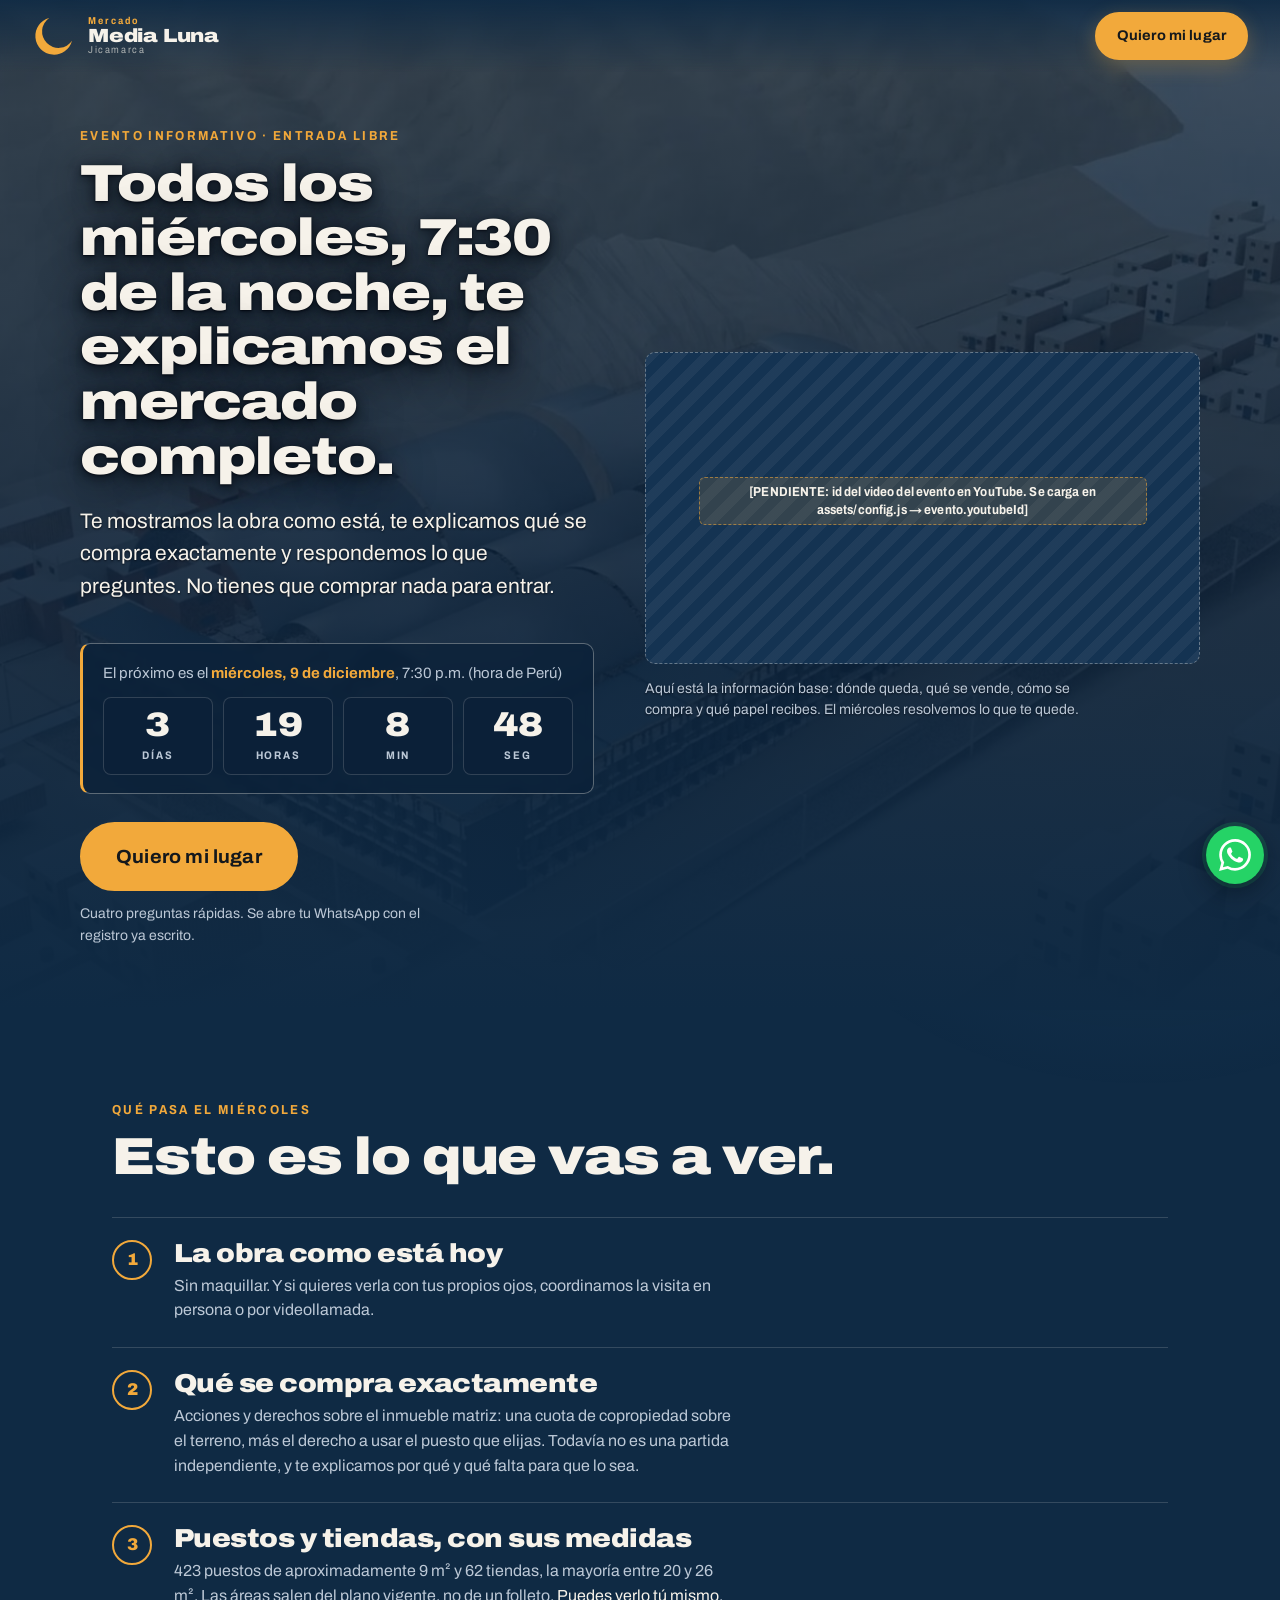
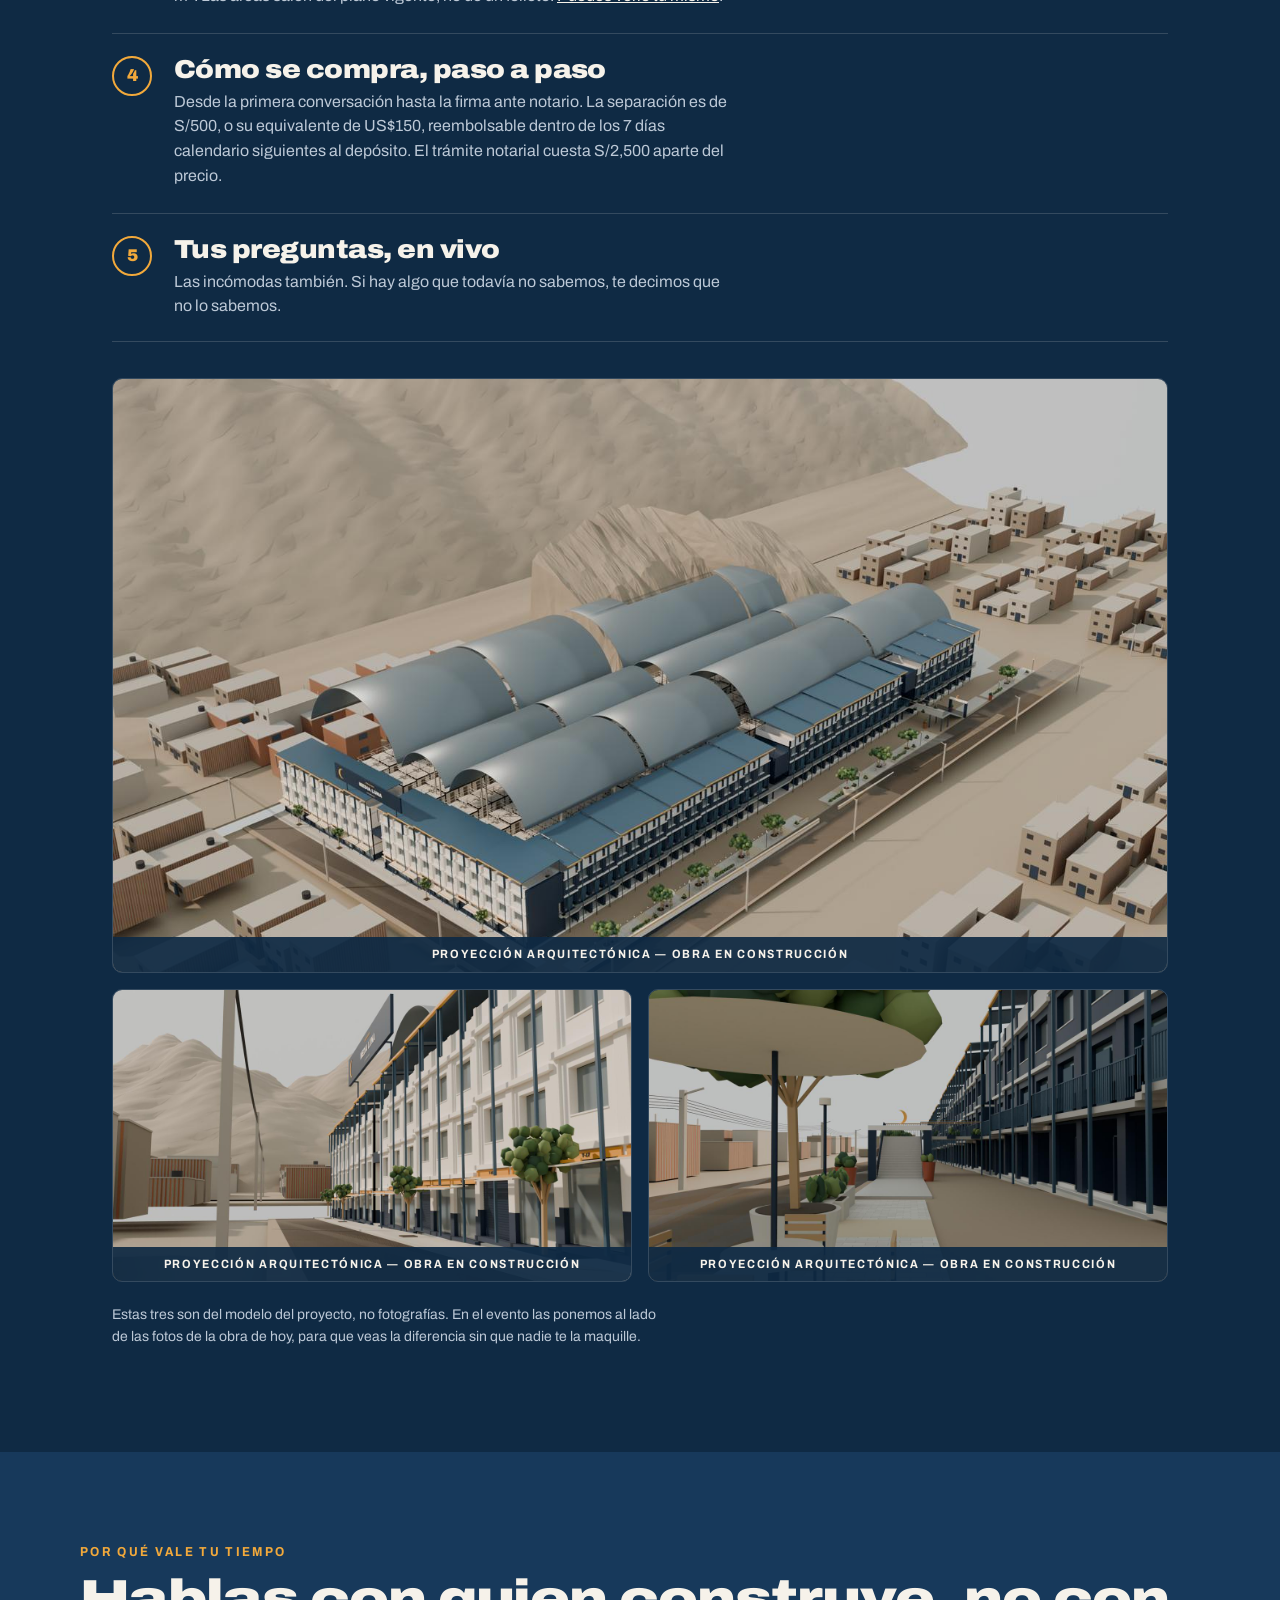
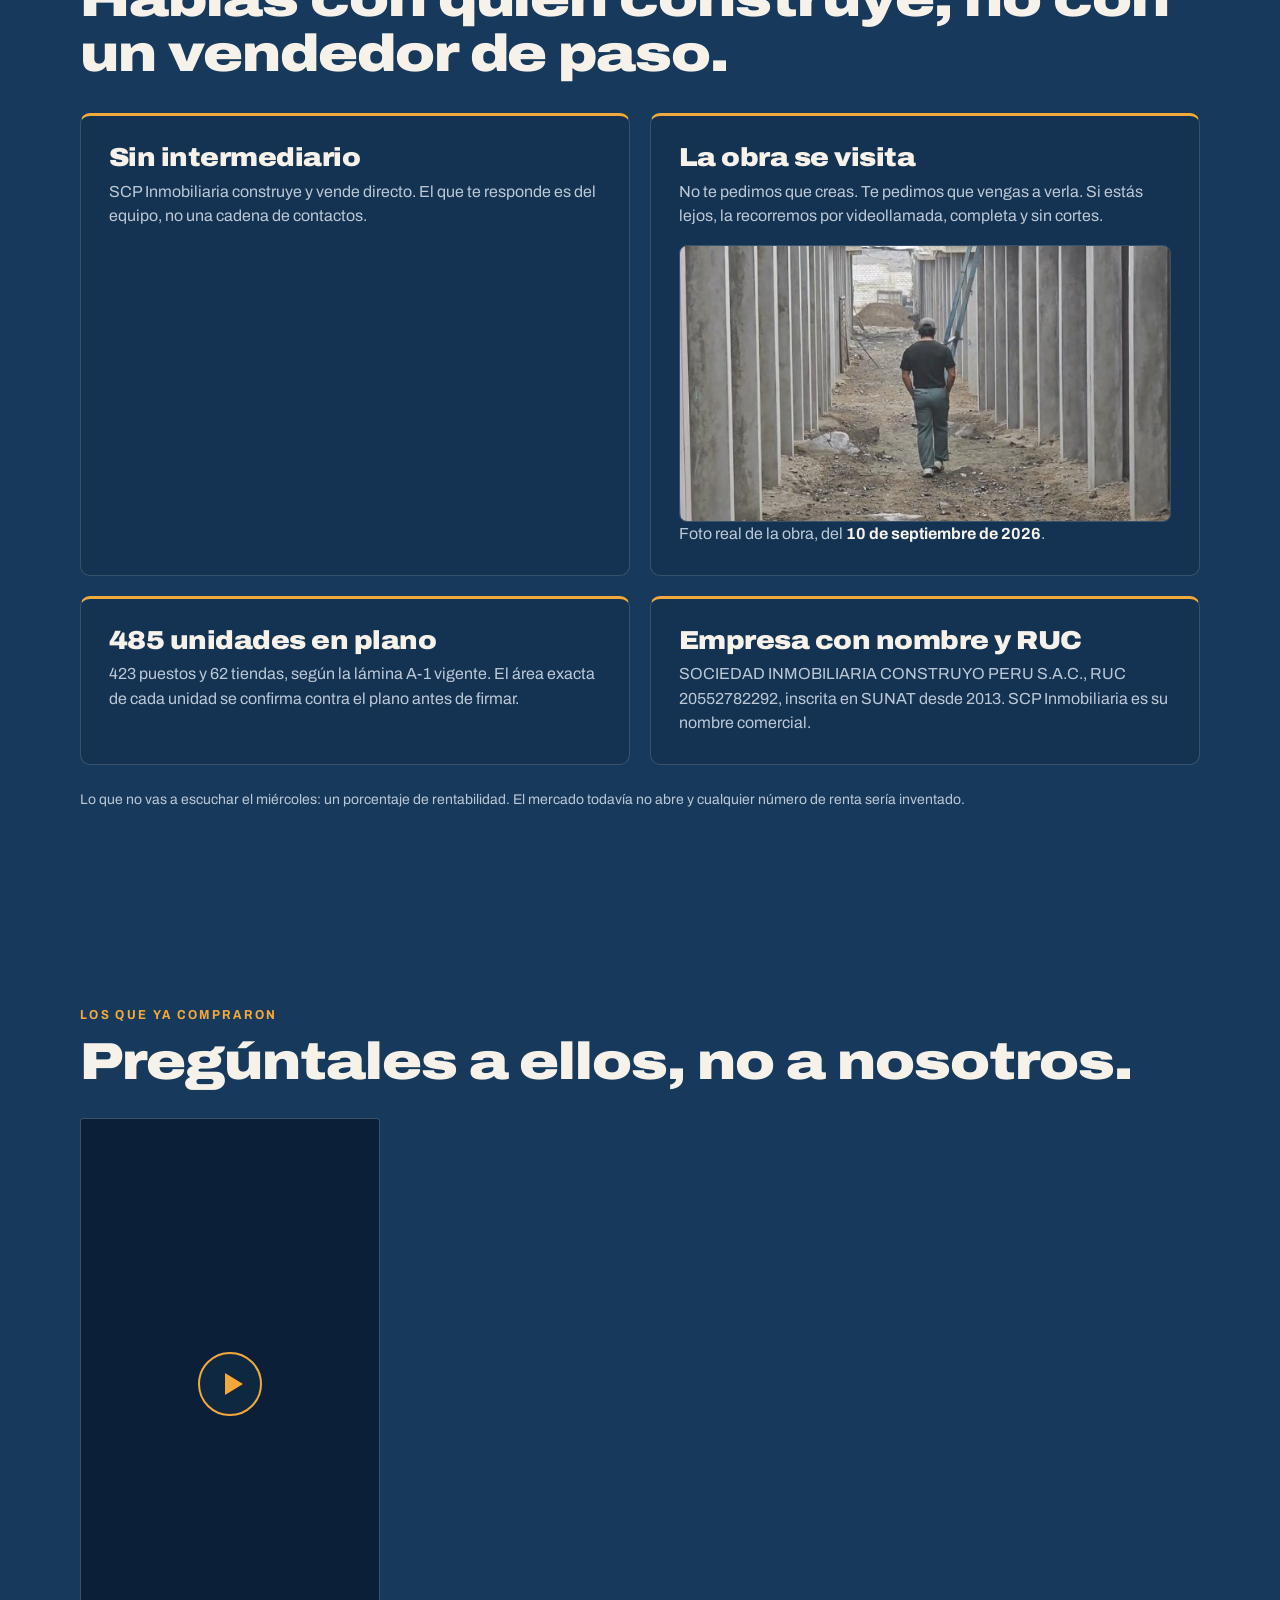
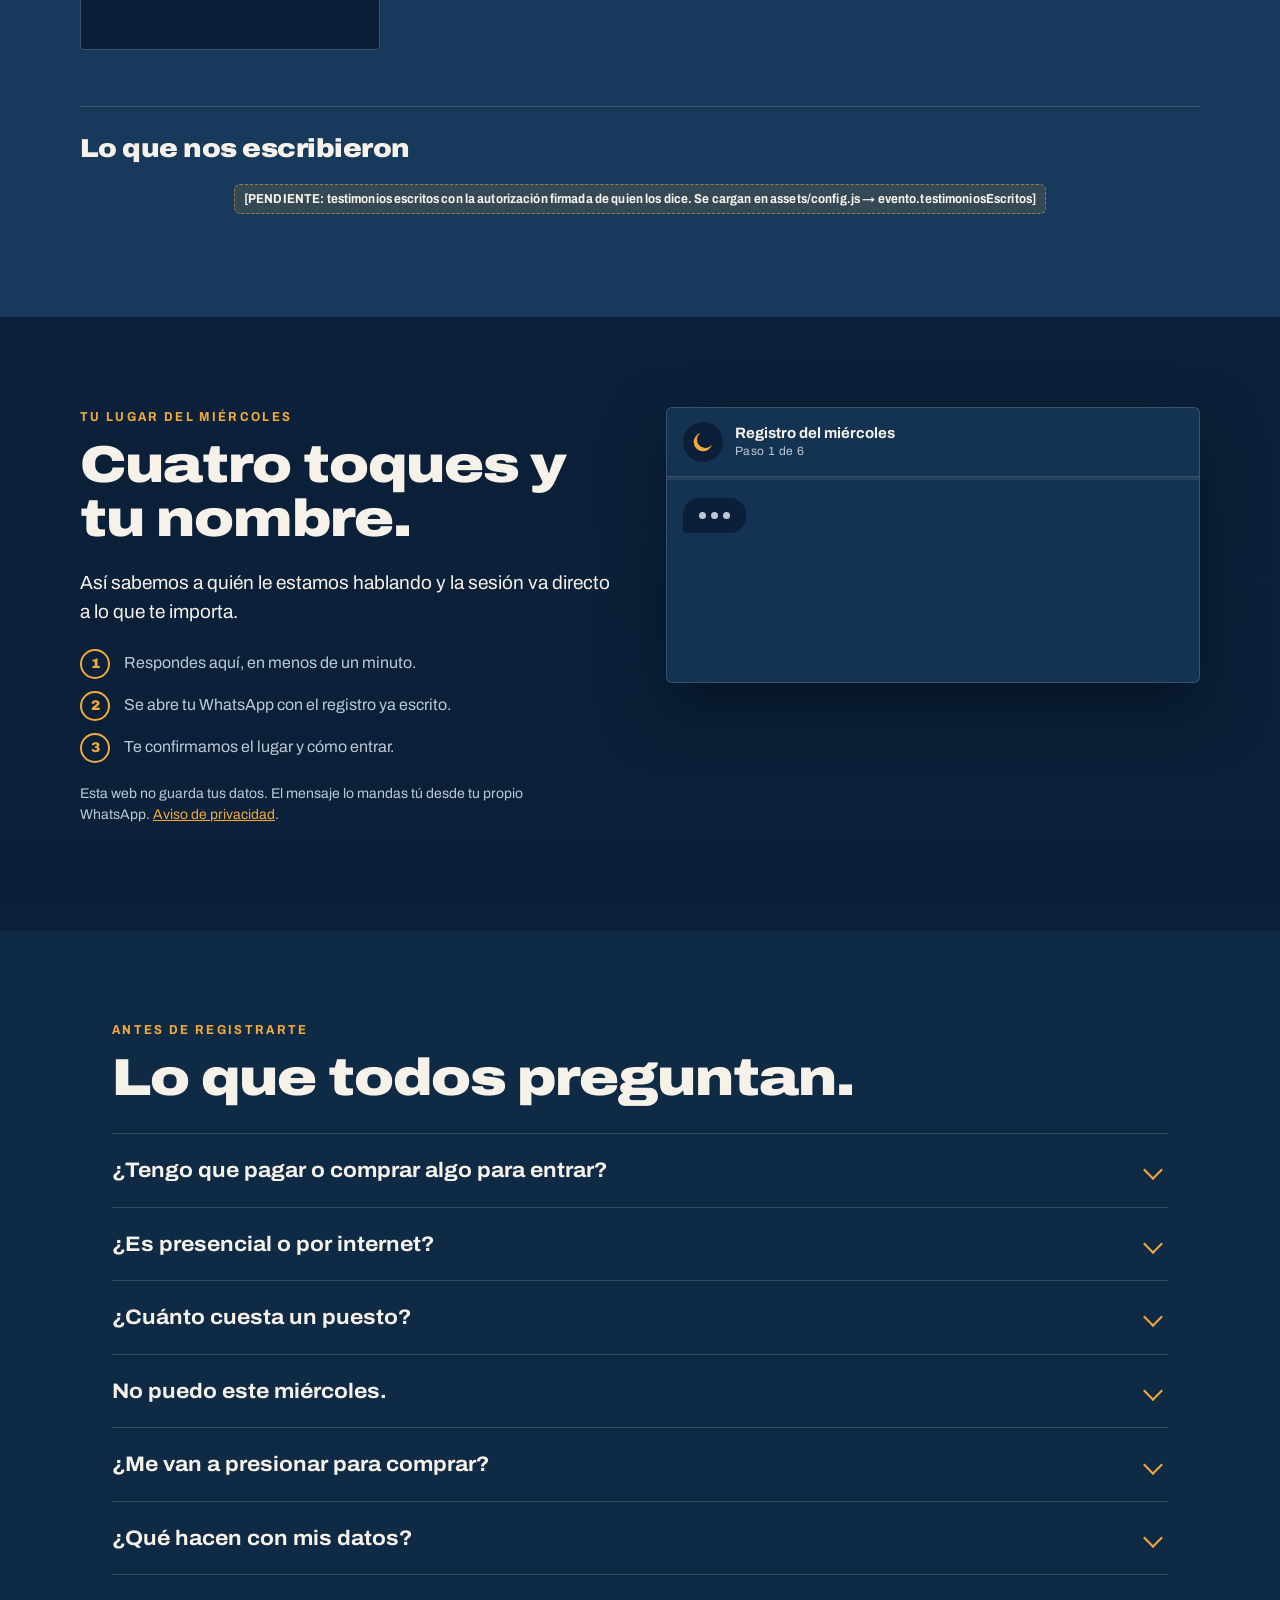
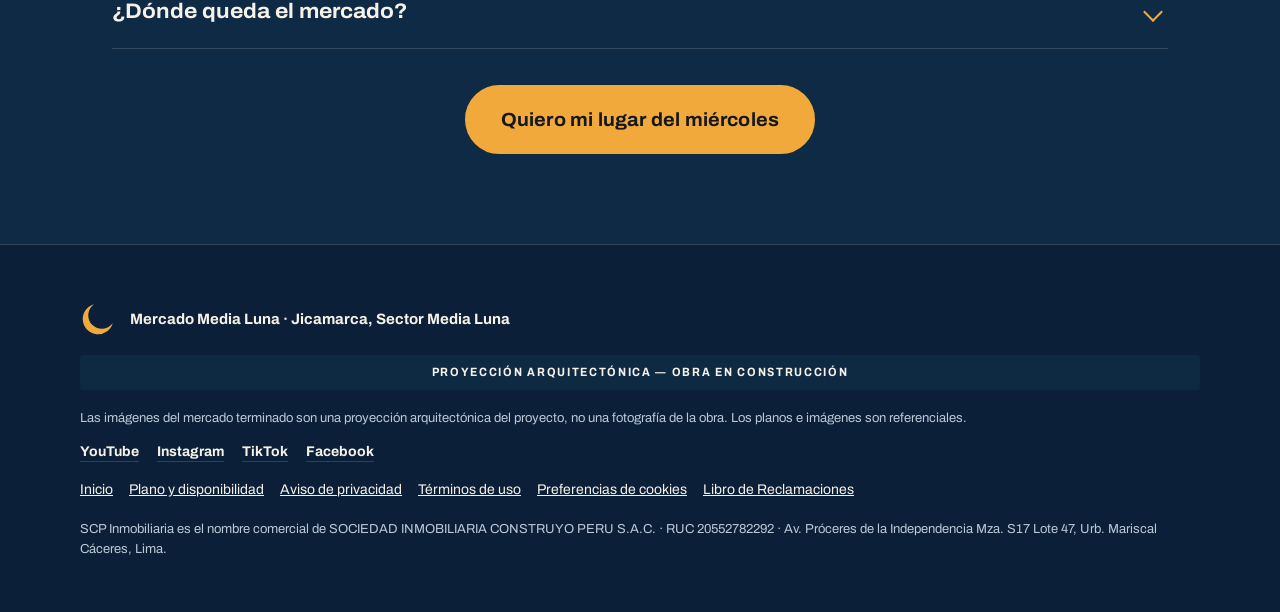
==== evento.html @ 361c6fe5 "Publica el video de Walter, fecha las fotos de obra y centra las galerías El video de Walter cierra " ====
<!DOCTYPE html>
<html lang="es-PE">
<head>
<meta charset="utf-8">
<meta name="viewport" content="width=device-width, initial-scale=1">
<title>Evento de los miércoles · Mercado Media Luna</title>
<meta name="description" content="Todos los miércoles, 7:30 p.m.: te explicamos el Mercado Media Luna de Jicamarca completo. Qué se vende, qué se compra exactamente y cómo se compra. Regístrate y te confirmamos por WhatsApp.">
<meta name="author" content="SCP Inmobiliaria">
<meta name="theme-color" content="#0F2A44">
<meta name="robots" content="index, follow">
<link rel="canonical" href="https://mercadomedialuna.com/evento">
<meta property="og:type" content="website">
<meta property="og:locale" content="es_PE">
<meta property="og:site_name" content="Mercado Media Luna">
<meta property="og:title" content="Todos los miércoles te explicamos el mercado completo">
<meta property="og:description" content="Evento informativo de Mercado Media Luna, Jicamarca. Miércoles 7:30 p.m. Regístrate en un minuto.">
<meta property="og:url" content="https://mercadomedialuna.com/evento">
<meta property="og:image" content="https://mercadomedialuna.com/assets/hero-ending.jpg">
<meta property="og:image:width" content="1728">
<meta property="og:image:height" content="972">
<meta property="og:image:alt" content="Proyección arquitectónica del Mercado Media Luna en Jicamarca">
<meta name="twitter:card" content="summary_large_image">
<link rel="icon" href="data:image/svg+xml,%3Csvg xmlns='http://www.w3.org/2000/svg' viewBox='-118 -118 236 236'%3E%3Crect x='-118' y='-118' width='236' height='236' fill='%230F2A44'/%3E%3Cg transform='rotate(-45)'%3E%3Cpath d='M 50.176 -86.5 A 100 100 0 1 0 50.176 86.5 A 88 88 0 1 1 50.176 -86.5 Z' fill='%23F2A93B'/%3E%3C/g%3E%3C/svg%3E">
<link rel="preconnect" href="https://fonts.googleapis.com">
<link rel="preconnect" href="https://fonts.gstatic.com" crossorigin>
<link rel="stylesheet" href="https://fonts.googleapis.com/css2?family=Archivo:wdth,wght@75..125,400;75..125,500;75..125,700;75..125,900&display=swap">
<link rel="stylesheet" href="assets/styles.css?v=70328780">
<noscript><style>.reveal{opacity:1!important;transform:none!important}</style></noscript>
</head>
<body class="pagina-evento">
<a class="skip" href="#main">Ir al contenido</a>

<nav class="nav" aria-label="Principal">
  <a class="brand" href="index.html" aria-label="Mercado Media Luna, inicio">
    <span class="brand-mark" aria-hidden="true">
      <svg viewBox="-118 -118 236 236"><g transform="rotate(-45)"><path d="M 50.176 -86.5 A 100 100 0 1 0 50.176 86.5 A 88 88 0 1 1 50.176 -86.5 Z" fill="currentColor"></path></g></svg>
    </span>
    <span class="brand-words">
      <span class="brand-kicker">Mercado</span>
      <span class="brand-name">Media Luna</span>
      <span class="brand-place">Jicamarca</span>
    </span>
  </a>
  <a class="btn btn-ghost nav-cta" href="#registro">Quiero mi lugar</a>
</nav>

<main id="main" tabindex="-1">

  <!-- ============ HERO DEL EVENTO ============
       Una sola pantalla: qué es, cuándo es, el video y el botón. -->
  <header class="ev-hero" aria-labelledby="h-ev">
    <div class="ev-hero-inner">

      <div class="ev-hero-copy">
        <p class="kicker">Evento informativo · Entrada libre</p>
        <h1 id="h-ev">Todos los miércoles, 7:30 de la noche, te explicamos el mercado completo.</h1>
        <p class="ev-lead">Te mostramos la obra como está, te explicamos qué se compra exactamente y respondemos lo que preguntes. No tienes que comprar nada para entrar.</p>
      </div>

      <div class="ev-hero-video">
        <div class="ev-player" id="ev-player"></div>
        <p class="ev-player-pie">Aquí está la información base: dónde queda, qué se vende, cómo se compra y qué papel recibes. El miércoles resolvemos lo que te quede.</p>
      </div>

      <div class="ev-hero-accion">
        <div class="cuenta" id="cuenta" role="group" aria-labelledby="cuenta-rotulo">
          <p class="cuenta-rotulo" id="cuenta-rotulo">El próximo es el <strong id="cuenta-fecha">miércoles</strong>, 7:30 p.m. (hora de Perú)</p>
          <div class="cuenta-bloques" id="cuenta-bloques" aria-hidden="true">
            <div class="cuenta-b"><span class="cuenta-n" data-cuenta="d">0</span><span class="cuenta-t">días</span></div>
            <div class="cuenta-b"><span class="cuenta-n" data-cuenta="h">0</span><span class="cuenta-t">horas</span></div>
            <div class="cuenta-b"><span class="cuenta-n" data-cuenta="m">0</span><span class="cuenta-t">min</span></div>
            <div class="cuenta-b"><span class="cuenta-n" data-cuenta="s">0</span><span class="cuenta-t">seg</span></div>
          </div>
          <!-- el resumen para lector de pantalla se escribe en silencio: una
               región viva que cambia cada segundo sería insoportable -->
          <p class="sr" id="cuenta-voz"></p>
        </div>

        <div class="ev-cta">
          <a class="btn btn-accent btn-grande" href="#registro">Quiero mi lugar</a>
          <p class="ev-cta-nota">Cuatro preguntas rápidas. Se abre tu WhatsApp con el registro ya escrito.</p>
        </div>
      </div>

    </div>
  </header>

  <!-- ============ QUÉ PASA EL MIÉRCOLES ============ -->
  <section class="ev-agenda" id="agenda" aria-labelledby="h-agenda">
    <div class="ev-agenda-head reveal">
      <p class="kicker">Qué pasa el miércoles</p>
      <h2 id="h-agenda">Esto es lo que vas a ver.</h2>
    </div>
    <ol class="agenda-list">
      <li class="agenda-item reveal">
        <h3>La obra como está hoy</h3>
        <p>Sin maquillar. Y si quieres verla con tus propios ojos, coordinamos la visita en persona o por videollamada.</p>
      </li>
      <li class="agenda-item reveal">
        <h3>Qué se compra exactamente</h3>
        <p>Acciones y derechos sobre el inmueble matriz: una cuota de copropiedad sobre el terreno, más el derecho a usar el puesto que elijas. Todavía no es una partida independiente, y te explicamos por qué y qué falta para que lo sea.</p>
      </li>
      <li class="agenda-item reveal">
        <h3>Puestos y tiendas, con sus medidas</h3>
        <p>423 puestos de aproximadamente 9 m² y 62 tiendas, la mayoría entre 20 y 26 m². Las áreas salen del plano vigente, no de un folleto. <a href="planos.html">Puedes verlo tú mismo</a>.</p>
      </li>
      <li class="agenda-item reveal">
        <h3>Cómo se compra, paso a paso</h3>
        <p>Desde la primera conversación hasta la firma ante notario. La separación es de S/500, o su equivalente de US$150, reembolsable dentro de los 7 días calendario siguientes al depósito. El trámite notarial cuesta S/2,500 aparte del precio.</p>
      </li>
      <li class="agenda-item reveal">
        <h3>Tus preguntas, en vivo</h3>
        <p>Las incómodas también. Si hay algo que todavía no sabemos, te decimos que no lo sabemos.</p>
      </li>
    </ol>
    <div class="ev-galeria">
      <figure class="ev-img reveal">
        <img src="assets/render-aerea.jpg" alt="Proyección arquitectónica del Mercado Media Luna completo, con las naves techadas y las tiendas sobre las dos avenidas" width="1440" height="810" loading="lazy" decoding="async">
        <figcaption class="proyeccion">Proyección arquitectónica — obra en construcción</figcaption>
      </figure>
      <figure class="ev-img reveal">
        <img src="assets/render-avenida.jpg" alt="Proyección arquitectónica de las tiendas del Mercado Media Luna con frente a la avenida" width="1280" height="720" loading="lazy" decoding="async">
        <figcaption class="proyeccion">Proyección arquitectónica — obra en construcción</figcaption>
      </figure>
      <figure class="ev-img reveal">
        <img src="assets/render-vereda.jpg" alt="Proyección arquitectónica de la vereda con árboles y bancas frente a las tiendas del Mercado Media Luna" width="1280" height="720" loading="lazy" decoding="async">
        <figcaption class="proyeccion">Proyección arquitectónica — obra en construcción</figcaption>
      </figure>
    </div>
    <p class="nota reveal">Estas tres son del modelo del proyecto, no fotografías. En el evento las ponemos al lado de las fotos de la obra de hoy, para que veas la diferencia sin que nadie te la maquille.</p>
  </section>

  <!-- ============ POR QUÉ VALE LA HORA ============ -->
  <section class="ev-valor" id="valor" aria-labelledby="h-valor">
    <div class="ev-valor-head reveal">
      <p class="kicker">Por qué vale tu tiempo</p>
      <h2 id="h-valor">Hablas con quien construye, no con un vendedor de paso.</h2>
    </div>
    <div class="valor-grid">
      <article class="valor-card reveal">
        <h3>Sin intermediario</h3>
        <p>SCP Inmobiliaria construye y vende directo. El que te responde es del equipo, no una cadena de contactos.</p>
      </article>
      <article class="valor-card reveal">
        <h3>La obra se visita</h3>
        <p>No te pedimos que creas. Te pedimos que vengas a verla. Si estás lejos, la recorremos por videollamada, completa y sin cortes.</p>
        <img class="valor-foto" src="assets/obra-03-columnas.jpg" alt="Uno de los pasajes del Mercado Media Luna con las columnas de concreto ya levantadas" width="608" height="608" loading="lazy" decoding="async">
        <!-- misma foto y misma fecha que en la portada: 10/09/2026, dada por Patriccio el 23/09/2026 -->
        <p class="valor-foto-pie">Foto real de la obra, del <time class="obra-fecha" datetime="2026-09-10">10 de septiembre de 2026</time>.</p>
      </article>
      <article class="valor-card reveal">
        <h3>485 unidades en plano</h3>
        <p>423 puestos y 62 tiendas, según la lámina A-1 vigente. El área exacta de cada unidad se confirma contra el plano antes de firmar.</p>
      </article>
      <article class="valor-card reveal">
        <h3>Empresa con nombre y RUC</h3>
        <p>SOCIEDAD INMOBILIARIA CONSTRUYO PERU S.A.C., RUC 20552782292, inscrita en SUNAT desde 2013. SCP Inmobiliaria es su nombre comercial.</p>
      </article>
    </div>
    <p class="nota reveal">Lo que no vas a escuchar el miércoles: un porcentaje de rentabilidad. El mercado todavía no abre y cualquier número de renta sería inventado.</p>
  </section>

  <!-- ============ TESTIMONIOS ============ -->
  <section class="testimonios" id="testimonios" aria-labelledby="h-testi">
    <div class="testi-head reveal">
      <p class="kicker">Los que ya compraron</p>
      <h2 id="h-testi">Pregúntales a ellos, no a nosotros.</h2>
    </div>
    <div class="testi-rail" id="testi-rail" role="list"></div>
    <p class="testi-vacio pend reveal">[PENDIENTE: videos de compradores con autorización de imagen firmada para la web]</p>
    <p class="testi-aviso pend reveal" hidden>[PENDIENTE: autorización de imagen firmada por el comprador que aparece en el video]</p>

    <div class="escritos-head reveal">
      <h3 id="h-escritos">Lo que nos escribieron</h3>
    </div>
    <div class="escritos" id="escritos" role="list"></div>
    <p class="escritos-vacio pend reveal">[PENDIENTE: testimonios escritos con la autorización firmada de quien los dice. Se cargan en assets/config.js → evento.testimoniosEscritos]</p>
  </section>

  <!-- ============ REGISTRO (embudo corto) ============ -->
  <section class="hablemos" id="registro" aria-labelledby="h-registro">
    <div class="hablemos-inner">
      <div class="hablemos-copy reveal">
        <p class="kicker">Tu lugar del miércoles</p>
        <h2 id="h-registro">Cuatro toques y tu nombre.</h2>
        <p>Así sabemos a quién le estamos hablando y la sesión va directo a lo que te importa.</p>
        <ol class="hablemos-pasos">
          <li>Respondes aquí, en menos de un minuto.</li>
          <li>Se abre tu WhatsApp con el registro ya escrito.</li>
          <li>Te confirmamos el lugar y cómo entrar.</li>
        </ol>
        <p class="small">Esta web no guarda tus datos. El mensaje lo mandas tú desde tu propio WhatsApp. <a href="privacidad.html">Aviso de privacidad</a>.</p>
      </div>

      <div class="chat reveal" id="chat" role="region" aria-labelledby="chat-titulo">
        <div class="chat-head">
          <span class="chat-avatar" aria-hidden="true"><svg viewBox="-118 -118 236 236"><g transform="rotate(-45)"><path d="M 50.176 -86.5 A 100 100 0 1 0 50.176 86.5 A 88 88 0 1 1 50.176 -86.5 Z" fill="currentColor"></path></g></svg></span>
          <div class="chat-id">
            <p class="chat-titulo" id="chat-titulo">Registro del miércoles</p>
            <p class="chat-paso">Preguntas rápidas</p>
          </div>
          <button type="button" class="chat-atras" hidden>Atrás</button>
        </div>
        <div class="chat-barra" aria-hidden="true"><i></i></div>
        <div class="chat-log" role="log" aria-live="polite" aria-label="Conversación"></div>
        <div class="chat-zona"></div>
        <noscript><p class="chat-noscript">Para registrarte aquí necesitas JavaScript. <a href="https://wa.me/51992755150">Escríbenos por WhatsApp</a>.</p></noscript>
      </div>
    </div>
  </section>

  <!-- ============ PREGUNTAS DEL EVENTO ============ -->
  <section class="faq" id="preguntas" aria-labelledby="h-faq">
    <p class="kicker reveal">Antes de registrarte</p>
    <h2 id="h-faq" class="reveal">Lo que todos preguntan.</h2>
    <div class="faq-list">
      <details class="reveal"><summary>¿Tengo que pagar o comprar algo para entrar?</summary>
        <div class="faq-body"><p>No. Entras, escuchas y preguntas. Si al final decides que esto no es para ti, nos lo dices y ahí queda.</p></div></details>
      <details class="reveal"><summary>¿Es presencial o por internet?</summary>
        <div class="faq-body"><p>Te lo confirmamos por WhatsApp apenas te registres, junto con el punto de encuentro o el enlace.</p><p class="pend">[PENDIENTE: modalidad del evento y enlace o dirección, para poder decirlo aquí antes de que se registren]</p></div></details>
      <details class="reveal"><summary>¿Cuánto cuesta un puesto?</summary>
        <div class="faq-body"><p>Un puesto cuesta <strong>US$ 24,000 · S/ 80,880</strong>, con IGV incluido. Ese precio rige hasta completar la venta de 10 puestos más. Una tienda de aproximadamente 22 m² con frente a avenida cuesta <strong>US$ 75,000 · S/ 252,750</strong>; las más grandes se cotizan según su área.</p><p>Aparte hay un único pago de <strong>S/2,500</strong> por el trámite notarial, y para separar son <strong>S/500 o US$150</strong>, reembolsables dentro de los 7 días calendario siguientes al depósito. Tipo de cambio referencial S/3.37 al 23/09/2026 (BCRP).</p></div></details>
      <details class="reveal"><summary>No puedo este miércoles.</summary>
        <div class="faq-body"><p>Ponlo en el registro. Hay sesión todos los miércoles, así que coordinamos la que te quede.</p></div></details>
      <details class="reveal"><summary>¿Me van a presionar para comprar?</summary>
        <div class="faq-body"><p>No. Antes de que pagues algo te explicamos por escrito qué estás comprando, y la separación tiene 7 días calendario para arrepentirte.</p></div></details>
      <details class="reveal"><summary>¿Qué hacen con mis datos?</summary>
        <div class="faq-body"><p>Esta web no los guarda. El registro arma un mensaje y lo mandas tú desde tu WhatsApp. A partir de ahí conversamos por ahí, como con cualquier contacto. Está todo en el <a href="privacidad.html">aviso de privacidad</a>.</p></div></details>
      <details class="reveal"><summary>¿Dónde queda el mercado?</summary>
        <div class="faq-body"><p>En Jicamarca, Sector Media Luna.</p><p class="pend">[PENDIENTE: referencia vial validada y pin de Google Maps]</p></div></details>
    </div>
    <div class="ev-cta ev-cta-centro reveal">
      <a class="btn btn-accent btn-grande" href="#registro">Quiero mi lugar del miércoles</a>
    </div>
  </section>
</main>

<footer class="pie">
  <div class="pie-top">
    <span class="brand-mark pie-mark" aria-hidden="true">
      <svg viewBox="-118 -118 236 236"><g transform="rotate(-45)"><path d="M 50.176 -86.5 A 100 100 0 1 0 50.176 86.5 A 88 88 0 1 1 50.176 -86.5 Z" fill="currentColor"></path></g></svg>
    </span>
    <p class="pie-lema">Mercado Media Luna · Jicamarca, Sector Media Luna</p>
  </div>
  <p class="proyeccion proyeccion-pie">Proyección arquitectónica — obra en construcción</p>
  <p class="pie-nota">Las imágenes del mercado terminado son una proyección arquitectónica del proyecto, no una fotografía de la obra. Los planos e imágenes son referenciales.</p>
  <ul class="pie-redes">
    <li><a href="https://www.youtube.com/@MercadoMediaLuna" rel="noopener me" target="_blank">YouTube</a></li>
    <li><a href="https://www.instagram.com/mercadomedialuna/" rel="noopener me" target="_blank">Instagram</a></li>
    <li><a href="https://www.tiktok.com/@mercadomedialuna" rel="noopener me" target="_blank">TikTok</a></li>
    <li><a href="https://www.facebook.com/profile.php?id=61573313321939" rel="noopener me" target="_blank">Facebook</a></li>
  </ul>
  <ul class="pie-links">
    <li><a href="index.html">Inicio</a></li>
    <li><a href="planos.html">Plano y disponibilidad</a></li>
    <li><a href="privacidad.html">Aviso de privacidad</a></li>
    <li><a href="terminos.html">Términos de uso</a></li>
    <li><a href="privacidad.html#cookies" data-preferencias-cookies>Preferencias de cookies</a></li>
    <li><a href="libro-de-reclamaciones.html">Libro de Reclamaciones</a></li>
  </ul>
  <p class="pie-legal">SCP Inmobiliaria es el nombre comercial de SOCIEDAD INMOBILIARIA CONSTRUYO PERU S.A.C. · RUC 20552782292 · Av. Próceres de la Independencia Mza. S17 Lote 47, Urb. Mariscal Cáceres, Lima.</p>
</footer>

<a class="wa-float" data-wa href="#registro" aria-label="Escríbeme por WhatsApp">
  <svg viewBox="0 0 24 24" aria-hidden="true" width="32" height="32"><path fill="currentColor" d="M17.472 14.382c-.297-.149-1.758-.867-2.03-.967-.273-.099-.471-.148-.67.15-.197.297-.767.966-.94 1.164-.173.199-.347.223-.644.075-.297-.15-1.255-.463-2.39-1.475-.883-.788-1.48-1.761-1.653-2.059-.173-.297-.018-.458.13-.606.134-.133.298-.347.446-.52.149-.174.198-.298.298-.497.099-.198.05-.371-.025-.52-.075-.149-.669-1.612-.916-2.207-.242-.579-.487-.5-.669-.51a12.8 12.8 0 0 0-.57-.01c-.198 0-.52.074-.792.372-.272.297-1.04 1.016-1.04 2.479 0 1.462 1.065 2.875 1.213 3.074.149.198 2.096 3.2 5.077 4.487.709.306 1.262.489 1.694.625.712.227 1.36.195 1.872.118.571-.085 1.758-.719 2.006-1.413.248-.694.248-1.289.173-1.413-.074-.124-.272-.198-.57-.347m-5.421 7.403h-.004a9.87 9.87 0 0 1-5.031-1.378l-.361-.214-3.741.982.998-3.648-.235-.374a9.86 9.86 0 0 1-1.51-5.26c.001-5.45 4.436-9.884 9.888-9.884 2.64 0 5.122 1.03 6.988 2.898a9.825 9.825 0 0 1 2.893 6.994c-.003 5.45-4.437 9.884-9.885 9.884m8.413-18.297A11.815 11.815 0 0 0 12.05 0C5.495 0 .16 5.335.157 11.892c0 2.096.547 4.142 1.588 5.945L.057 24l6.305-1.654a11.882 11.882 0 0 0 5.683 1.448h.005c6.554 0 11.89-5.335 11.893-11.893a11.821 11.821 0 0 0-3.48-8.413"/></svg>
</a>

<script src="assets/config.js?v=70328780"></script>
<script src="assets/medicion.js?v=70328780"></script>
<script src="assets/evento.js?v=70328780"></script>

<script type="application/ld+json">
{
  "@context": "https://schema.org",
  "@graph": [
    {
      "@type": "Organization",
      "@id": "https://mercadomedialuna.com/#scp",
      "name": "SCP Inmobiliaria",
      "legalName": "SOCIEDAD INMOBILIARIA CONSTRUYO PERU S.A.C.",
      "url": "https://mercadomedialuna.com/",
      "sameAs": [
        "https://www.youtube.com/@MercadoMediaLuna",
        "https://www.instagram.com/mercadomedialuna/",
        "https://www.tiktok.com/@mercadomedialuna",
        "https://www.facebook.com/profile.php?id=61573313321939"
      ]
    },
    {
      "@type": "WebPage",
      "@id": "https://mercadomedialuna.com/evento#pagina",
      "url": "https://mercadomedialuna.com/evento",
      "name": "Evento de los miércoles · Mercado Media Luna",
      "inLanguage": "es-PE",
      "isPartOf": { "@id": "https://mercadomedialuna.com/#web" },
      "publisher": { "@id": "https://mercadomedialuna.com/#scp" }
    },
    {
      "@type": "BreadcrumbList",
      "itemListElement": [
        { "@type": "ListItem", "position": 1, "name": "Inicio", "item": "https://mercadomedialuna.com/" },
        { "@type": "ListItem", "position": 2, "name": "Evento de los miércoles", "item": "https://mercadomedialuna.com/evento" }
      ]
    },
    {
      "@type": "FAQPage",
      "@id": "https://mercadomedialuna.com/evento#faq",
      "mainEntity": [
        {
          "@type": "Question",
          "name": "¿Tengo que pagar o comprar algo para entrar al evento?",
          "acceptedAnswer": { "@type": "Answer", "text": "No. Entras, escuchas y preguntas. Si al final decides que esto no es para ti, nos lo dices y ahí queda." }
        },
        {
          "@type": "Question",
          "name": "No puedo este miércoles.",
          "acceptedAnswer": { "@type": "Answer", "text": "Ponlo en el registro. Hay sesión todos los miércoles, así que coordinamos la que te quede." }
        },
        {
          "@type": "Question",
          "name": "¿Me van a presionar para comprar?",
          "acceptedAnswer": { "@type": "Answer", "text": "No. Antes de que pagues algo te explicamos por escrito qué estás comprando, y la separación tiene 7 días calendario para arrepentirte." }
        }
      ]
    }
  ]
}
</script>
</body>
</html>
---- assets/styles.css ----
/* =========================================================================
   Mercado Media Luna — hoja de estilos
   Identidad: 02-marketing/marca/ARQUITECTURA-DE-MARCA-MML.md §3
   Regla innegociable: el ámbar nunca es letra sobre fondo claro.
   ========================================================================= */

:root{
  --canvas:#0F2A44;
  --canvas-deep:#0B2038;
  --panel:#143352;
  --panel-2:#17395B;
  --accent:#F2A93B;
  --accent-hover:#FFC163;
  --accent-muted:rgba(242,169,59,.22);
  --text-primary:#F6F2EA;
  --text-secondary:#BCC8D6;
  --ink:#14181C;
  --rule:rgba(246,242,234,.16);
  --rule-strong:rgba(246,242,234,.34);

  --ease:cubic-bezier(.22,.61,.36,1);
  --ease-soft:cubic-bezier(.4,0,.2,1);
  --tshadow:0 1px 2px rgba(5,10,18,.95),0 3px 12px rgba(5,10,18,.78),0 10px 44px rgba(5,10,18,.8);

  --gutter:22px;          /* el texto nunca toca el borde del celular */
  --maxw:1120px;
  --display:"Archivo","Archivo Black",system-ui,sans-serif;
}

@media (min-width:768px){ :root{ --gutter:32px } }

*,*::before,*::after{ box-sizing:border-box }

html,body{
  overflow-x:hidden;      /* respaldo */
  overflow-x:clip;
}
html{ scroll-behavior:smooth }

body{
  margin:0;
  background:var(--canvas);
  color:var(--text-primary);
  font-family:var(--display);
  font-variation-settings:"wdth" 100;
  font-weight:400;
  font-size:clamp(16px,1.05vw + 14px,19px);
  line-height:1.55;
  -webkit-font-smoothing:antialiased;
}

/* un solo ambiente detrás de todo: un resplandor lentísimo, como polvo en el aire */
body::before{
  content:"";
  position:fixed; inset:-20vmax; z-index:-1; pointer-events:none;
  background:
    radial-gradient(38vmax 30vmax at 22% 18%, rgba(242,169,59,.07), transparent 70%),
    radial-gradient(44vmax 36vmax at 78% 72%, rgba(120,170,220,.07), transparent 72%);
  animation:ambiente 120s var(--ease-soft) -30s infinite alternate;
}
@keyframes ambiente{ from{ transform:translate3d(-2%,-1%,0) scale(1) } to{ transform:translate3d(2%,2%,0) scale(1.06) } }

img,svg,video{ display:block; max-width:100% }
/* Un elemento con el atributo hidden no se ve, diga lo que diga su clase.
   Sin esto, .pend (display:inline-block) le ganaba a hidden y en /evento se
   veía el aviso de autorización del testimonio aunque la lógica lo ocultaba. */
[hidden]{ display:none !important }
h1,h2,h3{ font-weight:900; font-variation-settings:"wdth" 118; letter-spacing:-.02em; line-height:1.05; margin:0 0 .4em }
h2{ font-size:clamp(28px,4.6vw,52px) }
h3{ font-size:clamp(19px,2.2vw,26px); font-variation-settings:"wdth" 110 }
p{ margin:0 0 1em; max-width:64ch }
a{ color:var(--text-primary) }
:focus-visible{ outline:3px solid var(--accent); outline-offset:3px; border-radius:4px }

.skip{
  position:absolute; left:-9999px; top:0; z-index:100;
  background:var(--accent); color:var(--ink); padding:12px 18px; font-weight:700;
}
.skip:focus{ left:8px; top:8px }

.kicker{
  font-weight:700; font-variation-settings:"wdth" 88; text-transform:uppercase;
  letter-spacing:.18em; font-size:13px; color:var(--accent); margin:0 0 .8em;
}

.pend{
  display:inline-block; font-variation-settings:"wdth" 88; font-weight:700;
  font-size:13px; line-height:1.4; letter-spacing:.01em;
  color:var(--text-primary); background:rgba(242,169,59,.14);
  border:1px dashed rgba(242,169,59,.55); border-radius:6px; padding:5px 9px;
}

.small{ font-size:14px; color:var(--text-secondary) }
.nota{ font-size:14px; color:var(--text-secondary); max-width:70ch }

/* ---------- botones ---------- */
.btn{
  --btn-bg:transparent;
  display:inline-flex; align-items:center; justify-content:center; gap:.5em;
  padding:14px 24px; border-radius:999px; text-decoration:none;
  font-weight:700; font-size:16px; letter-spacing:.01em; font-variation-settings:"wdth" 104;
  background:var(--btn-bg); border:2px solid transparent; cursor:pointer;
  transition:background .35s var(--ease), color .35s var(--ease), border-color .35s var(--ease), transform .35s var(--ease), box-shadow .35s var(--ease);
}
.btn-accent{ --btn-bg:var(--accent); color:var(--ink); border-color:var(--accent) }
.btn-accent:hover{ --btn-bg:var(--accent-hover); border-color:var(--accent-hover); transform:translateY(-2px) }
.btn-quiet{ color:var(--text-primary); border-color:var(--rule-strong) }
.btn-quiet:hover{ border-color:var(--text-primary); transform:translateY(-2px) }
/* el botón del encabezado va lleno de ámbar: es el que tiene que resaltar */
.btn-ghost{
  --btn-bg:var(--accent); color:var(--ink); border-color:var(--accent);
  padding:11px 20px; font-size:14px; box-shadow:0 6px 20px rgba(242,169,59,.28);
}
.btn-ghost:hover{ --btn-bg:var(--accent-hover); border-color:var(--accent-hover); transform:translateY(-2px); box-shadow:0 10px 26px rgba(242,169,59,.4) }
.btn-big{ width:100%; padding:18px 24px; font-size:17px }
@media (pointer:coarse){
  .btn{ min-height:44px; display:inline-flex; align-items:center; justify-content:center }
}

/* ---------- nav ---------- */
.nav{
  position:fixed; top:0; left:0; right:0; z-index:40;
  display:flex; align-items:center; justify-content:space-between; gap:16px;
  padding:12px var(--gutter);
  background:linear-gradient(to bottom, rgba(15,42,68,.92), rgba(15,42,68,0));
  backdrop-filter:blur(6px);
}
.brand{ display:flex; align-items:center; gap:12px; text-decoration:none }
.brand-mark{ display:block; width:44px; height:44px; color:var(--accent) }
.brand-mark .moon{ width:100%; height:100% }
.moon-arc{
  stroke:var(--accent); opacity:.55;
  stroke-dasharray:100; stroke-dashoffset:calc(100 - var(--luna, 0) * 100);
  transform:rotate(-90deg); transform-origin:50% 50%;
}
.brand-words{ display:grid; line-height:1 }
.brand-kicker{ font-size:10px; font-weight:700; letter-spacing:.22em; color:var(--accent); font-variation-settings:"wdth" 88 }
.brand-name{ font-size:19px; font-weight:900; font-variation-settings:"wdth" 118; letter-spacing:-.01em }
.brand-place{ font-size:10px; letter-spacing:.16em; color:rgba(246,242,234,.65); font-variation-settings:"wdth" 88 }
@media (max-width:420px){ .brand-place{ display:none } }
@media (max-width:520px){ .nav-cta{ display:none } }   /* el hero ya trae su propio botón */

/* =========================================================================
   HERO
   ========================================================================= */
.hero{ position:relative }
.hero-track{ height:700vh }          /* 8 s de video: cada beat aguanta 6 flicks de lectura */
.stage{
  position:sticky; top:0; height:100svh; overflow:clip;
  background:var(--canvas-deep);
}
.poster,
#hero-video{
  position:absolute; inset:0; width:100%; height:100%;
  object-fit:cover; background-size:cover; background-position:center;
}
#hero-video{ opacity:0; transition:opacity .9s var(--ease-soft); will-change:transform; transform:translateZ(0) }
.stage.video-ready #hero-video{ opacity:1 }
.stage.video-failed #hero-video{ display:none }

/* 1 · scrim base: ningún fotograma queda crudo detrás del texto.
   La franja izquierda es el lugar fijo del texto: cae a oscuro parejo y se
   desvanece antes del mercado, para que el texto y la obra dejen de pelearse.
   Al ser constante, el peor fotograma del video queda cubierto igual que el
   mejor: no hay un cuadro en el que el texto pierda contraste. */
.scrim{
  position:absolute; inset:0; pointer-events:none;
  background:
    linear-gradient(96deg,
      rgba(6,16,28,.90) 0%,
      rgba(6,16,28,.72) 20%,
      rgba(6,16,28,.34) 37%,
      rgba(6,16,28,0) 54%),
    radial-gradient(ellipse 120% 90% at 50% 45%, rgba(8,20,34,0) 32%, rgba(8,20,34,.66) 100%);
}

/* polvo en suspensión, a nivel susurro */
.dust{ position:absolute; inset:0; pointer-events:none; overflow:hidden }
.dust i{
  position:absolute; width:3px; height:3px; border-radius:50%;
  background:rgba(246,242,234,.5); opacity:0;
  animation:flotar 26s linear infinite;
}
.dust i:nth-child(1){ left:12%; top:70%; animation-delay:-2s }
.dust i:nth-child(2){ left:26%; top:82%; animation-delay:-9s; width:2px; height:2px }
.dust i:nth-child(3){ left:38%; top:64%; animation-delay:-16s }
.dust i:nth-child(4){ left:52%; top:88%; animation-delay:-5s; width:2px; height:2px }
.dust i:nth-child(5){ left:64%; top:72%; animation-delay:-21s }
.dust i:nth-child(6){ left:74%; top:84%; animation-delay:-12s; width:4px; height:4px }
.dust i:nth-child(7){ left:86%; top:66%; animation-delay:-7s }
.dust i:nth-child(8){ left:92%; top:78%; animation-delay:-18s; width:2px; height:2px }
@keyframes flotar{
  0%{ transform:translate3d(0,0,0); opacity:0 }
  12%{ opacity:.55 }
  88%{ opacity:.3 }
  100%{ transform:translate3d(40px,-220px,0); opacity:0 }
}

/* barra obligatoria de proyección */
.proyeccion{
  position:absolute; left:0; right:0; bottom:0; z-index:6; margin:0;
  background:rgba(15,42,68,.92); color:var(--text-primary);
  font-weight:700; font-variation-settings:"wdth" 88; text-transform:uppercase;
  letter-spacing:.14em; font-size:clamp(9px,1.4vw,12px); text-align:center; padding:8px 12px;
  max-width:none;
}

/* ---------- bandas de texto ---------- */
.bands{ position:absolute; inset:0; z-index:5 }
.band{
  position:absolute; left:var(--gutter); right:var(--gutter); top:22%;
  opacity:0; pointer-events:none; text-shadow:var(--tshadow);
  max-width:min(560px,66vw);
}
/* 2 · un refuerzo suave detrás de cada banda. Va muy abierto a propósito:
   el rectángulo gris que se veía antes era este scrim con el borde duro. */
.band::before{
  content:""; position:absolute; inset:-40% -34%; pointer-events:none; z-index:-1;
  opacity:calc(.3 + .7 * var(--k,1));
  background:radial-gradient(ellipse 62% 54% at 38% 50%, rgba(5,12,22,.5) 0%, rgba(5,12,22,.26) 44%, rgba(5,12,22,0) 74%);
}
.band .btn{ text-shadow:none }
.band .line{
  font-size:clamp(30px,5.4vw,60px); font-weight:900; font-variation-settings:"wdth" 118;
  line-height:1.02; letter-spacing:-.025em; margin:0 0 .18em; max-width:20ch;
}
.band .line-sub{ font-size:clamp(20px,3vw,32px); font-variation-settings:"wdth" 108; color:var(--text-primary) }
.band-5{ top:auto; bottom:16%; max-width:min(720px,84vw) }

/* En pantalla ancha el texto se queda en la franja izquierda y el encuadre
   del video se abre hacia la derecha, anclado al borde izquierdo: el mercado
   se corre a su lado y el texto deja de caerle encima. */
@media (min-width:1100px){
  .band{ max-width:min(440px,34vw) }
  .band-5{ max-width:min(620px,48vw) }
  .poster,#hero-video{ width:114% }
}
@media (min-width:1500px){
  .poster,#hero-video{ width:120% }
}
.band-5 .line-title{ font-size:clamp(36px,7vw,84px); letter-spacing:-.03em }
.settle-sub{ font-size:clamp(16px,2vw,21px); color:var(--text-primary); margin:.2em 0 1.1em }
.settle-cta{ display:flex; flex-wrap:wrap; gap:12px; pointer-events:auto }

/* palabras y caracteres para las entradas */
.w{ display:inline-block; white-space:pre }
.c{ display:inline-block; will-change:transform,opacity }
.sr{ position:absolute; width:1px; height:1px; overflow:hidden; clip-path:inset(50%); white-space:nowrap }

/* (a) ensamble por carácter */
[data-entrance="ensamble"] .c{
  --kc:clamp(0,(var(--k,0) - var(--th,0)) * 2.6,1);
  opacity:var(--kc);
  transform:translate(calc((1 - var(--kc)) * var(--jx,0px)), calc((1 - var(--kc)) * var(--jy,0px))) rotate(calc((1 - var(--kc)) * var(--jr,0deg)));
}
/* (f) subida palabra por palabra */
[data-entrance="sube"] .w{
  --kc:clamp(0,(var(--k,0) - var(--th,0)) * 2.8,1);
  opacity:var(--kc); transform:translateY(calc((1 - var(--kc)) * 26px));
}
/* (d) golpe con rebote */
[data-entrance="golpe"] .w{
  --kc:clamp(0,(var(--k,0) - var(--th,0)) * 3,1);
  --ks:clamp(0,(var(--k,0) - var(--th,0) - .12) * 2.8,1);
  opacity:var(--kc);
  transform:scale(calc(.62 + .52 * var(--kc) - .14 * var(--ks)));
}
/* (c) desenfoque a nítido: dos copias cruzadas, el blur es estático */
[data-entrance="nitido"] .line{ position:relative }
[data-entrance="nitido"] .blur-copy{
  position:absolute; inset:0; filter:blur(12px); opacity:calc(1 - var(--k,0)); pointer-events:none;
}
[data-entrance="nitido"] .sharp-copy{ opacity:var(--k,0) }
/* (e) asiento escalonado del final */
[data-entrance="asiento"] .w{
  --kc:clamp(0,(var(--k,0) - var(--th,0)) * 2.6,1);
  opacity:var(--kc); transform:translateY(calc((1 - var(--kc)) * 22px));
}
[data-entrance="asiento"] .settle-sub{ opacity:clamp(0,(var(--k,0) - .5) * 3,1) }
[data-entrance="asiento"] .settle-cta{ opacity:clamp(0,(var(--k,0) - .66) * 3.6,1) }

/* anillo de carga y señal de scroll */
.loader{ position:absolute; right:var(--gutter); bottom:56px; z-index:7; color:var(--accent); opacity:.9 }
.loader.done{ display:none }
.ring{ width:36px; height:36px; transform:rotate(-90deg) }
.ring circle{ transition:stroke-dashoffset .2s linear }
.cue{
  position:absolute; left:50%; bottom:46px; transform:translateX(-50%); z-index:6; margin:0;
  font-size:11px; letter-spacing:.24em; text-transform:uppercase; color:rgba(246,242,234,.72);
  font-variation-settings:"wdth" 88; font-weight:700;
}
.cue span{ display:block; animation:baja 3.4s var(--ease-soft) -1s infinite }
@keyframes baja{ 0%,100%{ transform:translateY(0); opacity:.7 } 50%{ transform:translateY(6px); opacity:1 } }

/* hero estático (celulares, vertical, movimiento reducido) */
.hero-static{ display:none }

@media (max-width:720px),
       (orientation:portrait) and (max-width:1024px),
       (orientation:portrait) and (pointer:coarse),
       (orientation:landscape) and (pointer:coarse) and (max-height:560px),
       (prefers-reduced-motion:reduce){
  .hero-track{ display:none }
  .hero-static{
    display:block; position:relative; min-height:92svh;
    display:flex; flex-direction:column; justify-content:flex-end;
    padding:120px var(--gutter) 64px;
    background:linear-gradient(to bottom, rgba(11,32,56,.35) 0%, rgba(11,32,56,.72) 55%, rgba(11,32,56,.95) 100%), url("hero-ending.jpg") center/cover no-repeat;
  }
  .static-title{ font-size:clamp(28px,7.6vw,44px); max-width:18ch; text-shadow:var(--tshadow); margin-bottom:.35em }
  .static-sub{ color:var(--text-primary); text-shadow:var(--tshadow); margin-bottom:1.4em }
  .proyeccion-static{ position:absolute; bottom:0 }
}
@media (max-height:560px){ .cue,.loader{ display:none } }

/* =========================================================================
   SECCIONES
   ========================================================================= */
section{ position:relative }
.promesa,.alquiler,.vende,.legal-explica,.pasos,.obra,.quienes,.testimonios,.faq,.hablemos{
  padding:clamp(64px,10vh,120px) var(--gutter);
  margin:0 auto; max-width:var(--maxw);
}

/* entradas coreografiadas */
.reveal{ opacity:0; transform:translateY(22px); transition:opacity .8s var(--ease), transform .8s var(--ease) }
.reveal.in{ opacity:1; transform:none }
.cards .reveal.in:nth-child(2){ transition-delay:.09s }
.pasos-list .reveal.in:nth-child(2){ transition-delay:.09s }
.pasos-list .reveal.in:nth-child(3){ transition-delay:.18s }
.obra-grid .reveal.in:nth-child(2){ transition-delay:.09s }
.obra-grid .reveal.in:nth-child(3){ transition-delay:.18s }
/* retiro de los retardos al terminar la entrada, con la misma especificidad */
.cards .reveal.in.settled:nth-child(2),
.pasos-list .reveal.in.settled:nth-child(2),
.pasos-list .reveal.in.settled:nth-child(3),
.obra-grid .reveal.in.settled:nth-child(2),
.obra-grid .reveal.in.settled:nth-child(3){ transition-delay:0s }

/* ---------- promesa ---------- */
.promesa{ text-align:center; padding-top:clamp(80px,14vh,160px) }
.promesa-title{ font-size:clamp(28px,4.4vw,50px); max-width:22ch; margin:0 auto .5em }
.promesa-sub{ color:var(--text-secondary); font-size:clamp(17px,1.6vw,21px); margin:0 auto; max-width:40ch }
.rule-draw{ width:min(600px,80%); height:2px; margin:40px auto 0; overflow:visible }
.rule-draw line{ stroke:var(--accent); stroke-width:2; stroke-dasharray:100; stroke-dashoffset:100; transition:stroke-dashoffset 1.6s var(--ease) }
.promesa.in .rule-draw line{ stroke-dashoffset:0 }

/* ---------- alquiler + calculadora ---------- */
.alquiler{
  display:grid; gap:clamp(24px,4vw,56px); align-items:center;
  background:var(--canvas-deep); max-width:none; padding-left:var(--gutter); padding-right:var(--gutter);
}
.alquiler > *{ width:100%; max-width:var(--maxw); margin-inline:auto }
@media (min-width:900px){
  /* fondo a sangre, contenido alineado con el resto de la página */
  .alquiler{
    grid-template-columns:1fr 1fr;
    padding-inline:max(var(--gutter), calc((100% - var(--maxw)) / 2));
  }
  .alquiler > *{ max-width:none }
}
.calc{
  background:var(--panel); border:1px solid var(--rule); border-radius:4px;
  padding:clamp(20px,3vw,32px); box-shadow:0 24px 60px rgba(4,12,22,.45);
}
.calc-title{ margin-bottom:1em; font-size:20px }
.field{ margin-bottom:20px }
.field label{ display:block; font-size:14px; font-weight:700; margin-bottom:8px; color:var(--text-primary) }
.money{ display:flex; align-items:baseline; gap:8px; border-bottom:2px solid var(--rule-strong); padding-bottom:6px }
.money span{ font-weight:700; color:var(--accent); font-size:20px }
.money input{
  flex:1; background:transparent; border:0; color:var(--text-primary);
  font-family:var(--display); font-size:clamp(26px,4vw,38px); font-weight:900; font-variation-settings:"wdth" 112;
  font-variant-numeric:tabular-nums; padding:0; min-width:0;
}
.money input:focus{ outline:none }
.money:focus-within{ border-bottom-color:var(--accent) }
input[type=range]{ width:100%; accent-color:var(--accent); height:32px }
.calc-anios-out{
  display:block; font-variant-numeric:tabular-nums; font-weight:700; font-size:14px;
  letter-spacing:.06em; color:var(--text-secondary);
}
.calc-result{
  margin:18px 0 0; font-size:clamp(19px,2.4vw,26px); font-weight:900; font-variation-settings:"wdth" 112;
  line-height:1.2; color:var(--text-primary); min-height:2.4em;
}
.calc-result .cifra{ color:var(--accent); font-variant-numeric:tabular-nums; display:inline-block }
.calc-kicker{ margin:.2em 0 0; color:var(--accent); font-weight:700; font-size:15px; letter-spacing:.02em }

/* ---------- qué se vende ---------- */
.cards{ display:grid; gap:16px; margin:32px 0 }
@media (min-width:760px){ .cards{ grid-template-columns:1fr 1fr; gap:24px } }
.card{
  background:var(--panel); border:1px solid var(--rule); border-radius:4px; padding:clamp(20px,2.6vw,28px);
  position:relative; overflow:hidden;
}
.card::after{
  content:""; position:absolute; inset:0; pointer-events:none; opacity:0;
  background:radial-gradient(60% 50% at 80% 0%, var(--accent-muted), transparent 70%);
  transition:opacity .6s var(--ease);
}
.card:hover::after{ opacity:1 }
.card h3{ margin-bottom:.2em }
.card > p{ color:var(--text-secondary); font-size:15px }
.specs{ margin:18px 0 0; display:grid; gap:12px }
.specs > div{ display:grid; gap:4px; border-top:1px solid var(--rule); padding-top:12px }
.specs dt{ font-size:12px; letter-spacing:.16em; text-transform:uppercase; color:var(--accent); font-weight:700; font-variation-settings:"wdth" 88 }
.specs dd{ margin:0 }
.vende-img{ margin:0 0 20px; position:relative; border-radius:4px; overflow:hidden }
.vende-img img{ width:100%; height:auto }
.vende-img .proyeccion{ position:absolute }

/* ---------- qué compras (figura legal) ---------- */
.legal-explica{ max-width:none; background:var(--panel-2) }
.legal-inner{ max-width:var(--maxw); margin-inline:auto; border-left:3px solid var(--accent); padding-left:clamp(18px,3vw,36px) }
.legal-inner .lead{ font-size:clamp(19px,2.3vw,26px); font-weight:700; font-variation-settings:"wdth" 108; max-width:34ch }

/* ---------- pasos ---------- */
.pasos-list{ list-style:none; margin:32px 0 0; padding:0; display:grid; gap:20px; counter-reset:paso }
@media (min-width:860px){ .pasos-list{ grid-template-columns:repeat(3,1fr); gap:28px } }
.paso{ position:relative; padding-top:56px }
.paso-n{
  position:absolute; top:0; left:0; width:44px; height:44px; border-radius:50%;
  display:grid; place-items:center; border:2px solid var(--accent); color:var(--accent);
  font-weight:900; font-size:19px; font-variant-numeric:tabular-nums;
}
.paso h3{ margin-bottom:.3em }
.paso p{ color:var(--text-secondary); font-size:16px }

/* ---------- obra ---------- */
.obra{ max-width:none; background:var(--canvas-deep) }
/* la nota va en la misma columna que las fotos, no pegada al borde */
.obra-head,.obra-grid,.obra .nota{ max-width:var(--maxw); margin-inline:auto }
.obra-grid{ display:grid; gap:16px; margin-top:32px }
@media (min-width:760px){ .obra-grid{ grid-template-columns:repeat(3,1fr) } }
.obra-slot{ margin:0 }
/* Las tres fotos de obra llegan de cámaras y encuadres distintos, así que se
   recortan a cuadrado en el archivo y aquí se fija la caja: nunca se deforman. */
.obra-foto{
  display:block; width:100%; height:auto; aspect-ratio:1/1; object-fit:cover;
  border-radius:10px; border:1px solid var(--rule); box-shadow:0 18px 44px rgba(4,12,22,.38);
}
.obra-slot figcaption:not(.pend){ margin-top:10px; font-size:14px; color:var(--text-secondary) }
/* la fecha de cada foto va arriba de su pie, como un sello */
.obra-slot .obra-fecha{
  display:block; margin-bottom:4px; color:var(--accent);
  font-size:12px; font-weight:700; letter-spacing:.08em; text-transform:uppercase;
}
.valor-foto-pie{ margin:8px 0 0; font-size:13px; color:var(--text-secondary) }
.valor-foto-pie .obra-fecha{ font-weight:700; color:var(--text-primary) }
.obra .nota{ margin-top:28px }
.slot{
  aspect-ratio:4/3; border:1px dashed var(--rule-strong); border-radius:4px;
  background:
    repeating-linear-gradient(135deg, rgba(246,242,234,.05) 0 10px, transparent 10px 20px),
    var(--panel);
}
.obra-slot figcaption{ margin-top:10px }

/* ---------- la proyección arquitectónica ---------- */
.proyecto{ max-width:none; background:var(--panel-2); padding:clamp(64px,10vh,120px) var(--gutter) }
.proyecto-head,.proyecto-grid,.proyecto .nota{ max-width:var(--maxw); margin-inline:auto }
.proyecto-head p{ color:var(--text-secondary); max-width:62ch }
.proyecto .nota a{ color:var(--accent) }
/* margin en su forma corta pisaría el margin-inline:auto de arriba y dejaría
   la galería pegada a la izquierda en pantallas anchas: por eso va "auto" */
.proyecto-grid{ display:grid; gap:18px; margin:34px auto 26px }
@media (min-width:820px){ .proyecto-grid{ grid-template-columns:1fr 1fr; gap:22px } }
.proyecto-img{ margin:0 }
.proyecto-ancha{ grid-column:1 / -1 }
.proyecto-img img{
  display:block; width:100%; height:auto; aspect-ratio:16/9; object-fit:cover;
  border-radius:10px 10px 0 0; border:1px solid var(--rule); border-bottom:0;
}
/* la barra obligatoria va pegada al pie de cada imagen, no flotando encima */
.proyecto-img .proyeccion{
  position:static; border-radius:0 0 10px 10px; background:rgba(11,32,56,.96);
  border:1px solid var(--rule); border-top:0;
}
.proyecto-pie{ margin:10px 0 0; font-size:14px; color:var(--text-secondary) }

/* ---------- quiénes ---------- */
.quienes{ display:grid; gap:clamp(20px,4vw,48px); align-items:center }
@media (min-width:860px){ .quienes{ grid-template-columns:minmax(0,320px) 1fr } }
.quienes-foto{ margin:0 }
.quienes-foto p{ margin-top:10px }
/* La proporción y el recorte van fijados aquí: aunque una hoja vieja quede
   en caché y le imponga otra caja, la foto se recorta, nunca se deforma. */
.retrato-obra{
  display:block; width:100%; max-width:320px; height:auto; margin-inline:auto;
  aspect-ratio:640/1140; object-fit:cover; object-position:center;
  border-radius:10px; border:1px solid var(--rule); box-shadow:0 24px 60px rgba(4,12,22,.4);
}
/* El video de Walter. La foto de arriba hace de portada y el botón se monta
   encima desde app.js: hasta que alguien toca reproducir no se pide nada a
   YouTube, ni siquiera la miniatura. El Short es vertical, 9:16, casi la
   misma proporción de la foto, así que al cambiar de portada a video la
   sección no salta. */
.walter-play{
  position:relative; display:block; width:100%; max-width:320px; margin-inline:auto;
  padding:0; border:0; background:none; border-radius:10px; cursor:pointer; color:inherit;
}
.walter-play .retrato-obra{ aspect-ratio:9/16 }
.walter-play::after{
  content:""; position:absolute; inset:0; border-radius:10px; pointer-events:none;
  background:linear-gradient(to top, rgba(6,16,28,.78), rgba(6,16,28,.08) 50%);
}
.walter-play-icono{
  position:absolute; left:50%; top:50%; transform:translate(-50%,-50%); z-index:2;
  width:76px; height:76px; border-radius:50%; background:var(--accent);
  box-shadow:0 12px 34px rgba(4,12,22,.55); transition:transform .3s var(--ease), background .3s var(--ease);
}
.walter-play-icono::before{
  content:""; position:absolute; left:calc(50% + 4px); top:50%; transform:translate(-50%,-50%);
  border-left:24px solid var(--ink); border-top:15px solid transparent; border-bottom:15px solid transparent;
}
.walter-play-texto{
  position:absolute; left:12px; right:12px; bottom:18px; z-index:2; text-align:center;
  color:var(--text-primary); font-weight:700; font-size:16px; letter-spacing:.02em;
  text-shadow:0 1px 3px rgba(5,10,18,.8);
}
.walter-play:hover .walter-play-icono{ transform:translate(-50%,-50%) scale(1.06); background:var(--accent-hover) }
.walter-play:focus-visible{ outline:3px solid var(--accent); outline-offset:4px }
.walter-iframe{
  display:block; width:100%; max-width:320px; margin-inline:auto; aspect-ratio:9/16;
  border:0; border-radius:10px; background:#000; box-shadow:0 24px 60px rgba(4,12,22,.4);
}
.walter-nota{ margin:12px auto 0; max-width:320px; font-size:13px; color:var(--text-secondary); text-align:center }

/* ---------- testimonios ---------- */
.testimonios{ max-width:none; background:var(--panel-2) }
.testi-head,.testi-rail,.testi-vacio{ max-width:var(--maxw); margin-inline:auto }
.testi-rail{
  display:flex; gap:16px; overflow-x:auto; scroll-snap-type:x mandatory;
  padding-bottom:8px; margin-top:28px;
}
.testi-rail:empty{ display:none }
.testi-card{ flex:0 0 min(78vw,300px); scroll-snap-align:start; background:var(--panel); border-radius:4px; overflow:hidden; border:1px solid var(--rule) }
.testi-card button{
  position:relative; display:block; width:100%; aspect-ratio:9/16; padding:0; border:0; cursor:pointer;
  background:var(--canvas-deep) center/cover no-repeat;
}
.testi-card button::after{
  content:""; position:absolute; left:50%; top:50%; width:64px; height:64px; transform:translate(-50%,-50%);
  border-radius:50%; background:rgba(15,42,68,.82); border:2px solid var(--accent);
}
.testi-card button::before{
  content:""; position:absolute; left:calc(50% + 4px); top:50%; transform:translate(-50%,-50%);
  border-left:18px solid var(--accent); border-top:11px solid transparent; border-bottom:11px solid transparent; z-index:2;
}
.testi-card iframe{ width:100%; aspect-ratio:9/16; border:0; display:block }
.testi-meta{ padding:12px 14px; font-size:13px; color:var(--text-secondary) }

/* ---------- faq ---------- */
.faq-list{ margin-top:28px; border-top:1px solid var(--rule) }
.faq details{ border-bottom:1px solid var(--rule) }
.faq summary{
  cursor:pointer; list-style:none; padding:20px 44px 20px 0; position:relative;
  font-weight:700; font-size:clamp(17px,1.9vw,21px); font-variation-settings:"wdth" 108;
}
.faq summary::-webkit-details-marker{ display:none }
.faq summary::after{
  content:""; position:absolute; right:8px; top:50%; width:14px; height:14px; margin-top:-7px;
  border-right:2px solid var(--accent); border-bottom:2px solid var(--accent);
  transform:rotate(45deg); transition:transform .4s var(--ease);
}
.faq details[open] summary::after{ transform:rotate(-135deg) }
.faq-body{ padding:0 0 22px }
.faq-body p{ color:var(--text-secondary); margin-bottom:.7em }

/* ---------- formulario ---------- */
.hablemos{
  max-width:none;
  background:linear-gradient(to bottom, rgba(11,32,56,.9), rgba(11,32,56,.97)), url("obra-esquina.jpg") center/cover fixed no-repeat;
}
@media (pointer:coarse){ .hablemos{ background-attachment:scroll } }
.hablemos-inner{
  max-width:var(--maxw); margin-inline:auto; display:grid; gap:clamp(24px,4vw,56px); align-items:start;
}
@media (min-width:900px){ .hablemos-inner{ grid-template-columns:1fr 1fr } }
.form{
  background:var(--panel); border:1px solid var(--rule); border-radius:4px;
  padding:clamp(20px,3vw,34px); box-shadow:0 24px 60px rgba(4,12,22,.5);
}
.form input[type=text],.form input[type=tel]{
  width:100%; background:var(--canvas-deep); border:1px solid var(--rule-strong); border-radius:3px;
  color:var(--text-primary); font-family:var(--display); font-size:17px; padding:13px 14px;
}
.form input::placeholder{ color:rgba(188,200,214,.6) }
.form input:focus{ outline:none; border-color:var(--accent) }
.field-check{ display:flex; gap:12px; align-items:flex-start }
.field-check input{ width:22px; height:22px; margin-top:2px; accent-color:var(--accent); flex:0 0 auto }
.field-check label{ font-weight:400; font-size:14px; color:var(--text-secondary); margin:0 }
.field-check a{ color:var(--accent); text-decoration:underline }
.hint{ font-size:13px; color:var(--text-secondary); margin:8px 0 0 }
.trampa{ position:absolute; left:-9999px; width:1px; height:1px; overflow:hidden }
.form-msg{ margin:14px 0 0; font-size:15px; min-height:1.5em }
.form-msg.ok{ color:var(--accent); font-weight:700 }
.form-msg.err{ color:#FFB4A2 }
.form-alt{ margin:14px 0 0; font-size:14px; color:var(--text-secondary) }
.form-alt a{ color:var(--accent) }
.form.desactivado{ opacity:.9 }
.form.desactivado .btn-big{ filter:grayscale(1); cursor:not-allowed }

/* ---------- pie ---------- */
.pie{ background:var(--canvas-deep); padding:56px var(--gutter) 40px; border-top:1px solid var(--rule) }
.pie > *{ max-width:var(--maxw); margin-inline:auto }
.pie-top{ display:flex; align-items:center; gap:14px; margin-bottom:18px }
.pie-mark{ width:36px; height:36px; color:var(--accent) }
.pie-lema{ margin:0; font-weight:700; font-size:15px }
.proyeccion-pie{ position:static; display:block; border-radius:3px; margin:0 auto 18px; max-width:var(--maxw) }
.pie-nota,.pie-legal{ font-size:13px; color:var(--text-secondary) }
.pie-links{ list-style:none; display:flex; flex-wrap:wrap; gap:16px; padding:0; margin:0 auto 18px; font-size:14px }
.pie-links a{ color:var(--text-primary) }

/* ---------- WhatsApp flotante ----------
   Verde y glifo oficiales de WhatsApp: es la marca que la gente reconoce
   de un vistazo. El ámbar se reserva para los botones de la casa. */
.wa-float{
  position:fixed; right:16px; bottom:16px; z-index:45;
  width:58px; height:58px; border-radius:50%; display:grid; place-items:center;
  background:#25D366; color:#FFFFFF; border:0;
  box-shadow:0 8px 24px rgba(4,12,22,.5), 0 0 0 4px rgba(37,211,102,.18); text-decoration:none;
  transition:transform .35s var(--ease), background .35s var(--ease), box-shadow .35s var(--ease);
}
.wa-float:hover{ transform:translateY(-3px); background:#1EBE5A; box-shadow:0 12px 30px rgba(4,12,22,.55), 0 0 0 6px rgba(37,211,102,.24) }
.wa-float svg{ width:32px; height:32px }
@media (max-width:420px){ .wa-float{ width:54px; height:54px } .wa-float svg{ width:30px; height:30px } }

/* =========================================================================
   MOVIMIENTO REDUCIDO — se honra completo y en los dos sentidos
   ========================================================================= */
@media (prefers-reduced-motion:reduce){
  html{ scroll-behavior:auto }
  *,*::before,*::after{
    animation-duration:.001ms !important; animation-iteration-count:1 !important;
    transition-duration:.001ms !important; transition-delay:0s !important;
  }
  .reveal{ opacity:1; transform:none }
  .rule-draw line{ stroke-dashoffset:0 }
  .dust,.cue,.loader{ display:none }
  .moon-arc{ stroke-dashoffset:0 }
}
/* pausa de animaciones en pestaña oculta o fuera de pantalla */
body.pausado *,body.pausado *::before,body.pausado *::after{ animation-play-state:paused !important }

/* redes en el pie */
.pie-redes{ list-style:none; display:flex; flex-wrap:wrap; gap:18px; padding:0; margin:0 auto 16px; font-size:14px; font-weight:700 }
.pie-redes a{ color:var(--text-primary); text-decoration:none; border-bottom:1px solid var(--accent-muted); padding-bottom:2px }
.pie-redes a:hover{ border-bottom-color:var(--accent) }

/* =========================================================================
   EMBUDO DE CALIFICACIÓN (chat)
   Respuestas del visitante en Blanco Cal con tinta; preguntas sobre azul.
   El ámbar solo en las opciones (borde) y en el botón final.
   ========================================================================= */
.hablemos-pasos{ margin:22px 0 0; padding:0; list-style:none; counter-reset:hp; display:grid; gap:12px }
.hablemos-pasos li{ counter-increment:hp; display:grid; grid-template-columns:32px 1fr; gap:12px; align-items:baseline; color:var(--text-secondary); font-size:16px }
.hablemos-pasos li::before{
  content:counter(hp); font-weight:900; color:var(--accent); font-variant-numeric:tabular-nums;
  border:2px solid var(--accent); border-radius:50%; width:30px; height:30px; display:grid; place-items:center; font-size:14px;
}

.chat{
  background:var(--panel); border:1px solid var(--rule); border-radius:6px;
  box-shadow:0 24px 60px rgba(4,12,22,.5); display:flex; flex-direction:column;
  width:100%; max-width:540px; justify-self:end; overflow:hidden;
}
@media (max-width:899px){ .chat{ justify-self:stretch; max-width:none } }
.chat-head{ display:flex; align-items:center; gap:12px; padding:14px 16px; border-bottom:1px solid var(--rule) }
.chat-avatar{ width:40px; height:40px; border-radius:50%; background:var(--canvas-deep); color:var(--accent); display:grid; place-items:center; flex:0 0 auto }
.chat-avatar svg{ width:22px; height:22px }
.chat-id{ flex:1; min-width:0 }
.chat-titulo{ margin:0; font-weight:700; font-size:15px; line-height:1.2 }
.chat-paso{ margin:0; font-size:12px; color:var(--text-secondary); letter-spacing:.04em; font-variant-numeric:tabular-nums }
.chat-atras{
  background:transparent; border:1px solid var(--rule-strong); color:var(--text-primary); border-radius:999px;
  padding:6px 14px; font:700 13px/1 var(--display); cursor:pointer; min-height:36px;
  transition:border-color .3s var(--ease), background .3s var(--ease);
}
.chat-atras:hover{ border-color:var(--text-primary) }
.chat-atras::before{ content:"← "; content:"← " / "" }
.chat-barra{ height:3px; background:rgba(246,242,234,.08) }
.chat-barra i{ display:block; height:100%; background:var(--accent); transform:scaleX(0); transform-origin:left center; transition:transform .5s var(--ease) }

.chat-log{ display:flex; flex-direction:column; gap:8px; padding:18px 16px 10px; min-height:180px }
.msg{
  max-width:86%; padding:11px 14px; border-radius:16px; font-size:16px; line-height:1.4;
  animation:msg-entra .32s var(--ease) both;
}
.msg-bot{ align-self:flex-start; background:var(--canvas-deep); color:var(--text-primary); border-bottom-left-radius:4px }
.msg-yo{ align-self:flex-end; background:var(--text-primary); color:var(--ink); border-bottom-right-radius:4px; font-weight:500 }
@keyframes msg-entra{ from{ opacity:0; transform:translateY(8px) } to{ opacity:1; transform:none } }
.msg-escribiendo{ display:inline-flex; gap:5px; padding:14px 16px }
.msg-escribiendo i{ width:7px; height:7px; border-radius:50%; background:var(--text-secondary); animation:punto 1s ease-in-out infinite }
.msg-escribiendo i:nth-child(2){ animation-delay:.15s }
.msg-escribiendo i:nth-child(3){ animation-delay:.3s }
@keyframes punto{ 0%,100%{ opacity:.3; transform:translateY(0) } 50%{ opacity:1; transform:translateY(-3px) } }

.chat-zona{ padding:4px 16px 18px }
.chips{ display:flex; flex-wrap:wrap; gap:8px; justify-content:flex-end }
.chip{
  background:transparent; color:var(--text-primary); border:2px solid var(--accent); border-radius:999px;
  padding:10px 16px; min-height:46px; font:700 15px/1.2 var(--display); cursor:pointer; text-align:left;
  animation:msg-entra .32s var(--ease) both;
  transition:background .25s var(--ease), color .25s var(--ease), transform .25s var(--ease);
}
.chip:hover{ background:var(--accent); color:var(--ink); transform:translateY(-1px) }
.chip:nth-child(2){ animation-delay:.05s } .chip:nth-child(3){ animation-delay:.1s }
.chip:nth-child(4){ animation-delay:.15s } .chip:nth-child(5){ animation-delay:.2s }

.chat-campo{ display:grid; grid-template-columns:1fr auto; gap:8px; align-items:center }
.chat-campo input[type=text],.chat-campo input[type=tel]{
  width:100%; background:var(--canvas-deep); border:1px solid var(--rule-strong); border-radius:999px;
  color:var(--text-primary); font:400 17px var(--display); padding:13px 18px; min-height:48px;
}
.chat-campo input:focus{ outline:none; border-color:var(--accent) }
.chat-campo input::placeholder{ color:rgba(188,200,214,.6) }
.chat-enviar{
  width:48px; height:48px; border-radius:50%; border:0; cursor:pointer; background:var(--accent); color:var(--ink);
  display:grid; place-items:center; transition:background .25s var(--ease), transform .25s var(--ease);
}
.chat-enviar:hover{ background:var(--accent-hover); transform:scale(1.05) }
.chat-error{ grid-column:1 / -1; margin:0; font-size:14px; color:#FFB4A2; min-height:0 }
.chat-error:empty{ display:none }
.chat-error a{ color:var(--accent) }
.chat-ayuda{ grid-column:1 / -1; margin:0; font-size:13px; color:var(--text-secondary) }

.chat-resumen{
  background:var(--canvas-deep); border-left:3px solid var(--accent); border-radius:4px;
  padding:14px 16px; margin-bottom:14px; animation:msg-entra .32s var(--ease) both;
}
.chat-resumen ul{ list-style:none; margin:0; padding:0; display:grid; gap:6px; font-size:14px; color:var(--text-secondary) }
.chat-acciones{ display:grid; gap:10px }
.chat-ok{ display:flex; gap:10px; align-items:flex-start; font-size:14px; color:var(--text-secondary) }
.chat-ok input{ width:22px; height:22px; accent-color:var(--accent); flex:0 0 auto; margin-top:1px }
.chat-ok a{ color:var(--accent) }
.chat-noscript{ padding:16px; margin:0 }
.chat-noscript a{ color:var(--accent) }

@media (prefers-reduced-motion:reduce){
  .msg,.chip,.chat-resumen{ animation:none }
  .msg-escribiendo{ display:none }
}

/* el texto de "Hablemos" acompaña al chat mientras la conversación crece */
@media (min-width:900px){ .hablemos-copy{ position:sticky; top:110px; align-self:start } }
/* mientras el chat está en pantalla, el botón flotante no tapa las opciones */
.wa-float{ transition:transform .35s var(--ease), background .35s var(--ease), color .35s var(--ease), opacity .3s var(--ease) }
body.en-embudo .wa-float{ opacity:0; visibility:hidden; pointer-events:none; transform:translateY(12px);
  transition:opacity .3s var(--ease), transform .35s var(--ease), visibility 0s linear .3s }
.chat-zona:focus{ outline:none }

/* =========================================================================
   AVISO DE COOKIES (Píxel de Meta)
   Dos botones idénticos: aceptar y rechazar pesan lo mismo.
   ========================================================================= */
.aviso-cookies{
  position:fixed; z-index:50; left:16px; bottom:16px; max-width:460px;
  background:var(--panel); color:var(--text-primary); border:1px solid var(--rule-strong); border-radius:6px;
  box-shadow:0 18px 50px rgba(4,12,22,.6); padding:16px 18px;
  animation:aviso-entra .4s var(--ease) both;
}
.aviso-cookies[hidden]{ display:none }
.aviso-texto{ margin:0 0 12px; font-size:14px; line-height:1.5; color:var(--text-secondary) }
.aviso-texto a{ color:var(--text-primary); text-decoration:underline }
.aviso-botones{ display:grid; grid-template-columns:1fr 1fr; gap:10px }
.aviso-btn{
  background:transparent; color:var(--text-primary); border:2px solid var(--text-primary); border-radius:2px;
  padding:10px 14px; min-height:44px; font:700 15px/1 var(--display); cursor:pointer;
  transition:background .25s var(--ease), color .25s var(--ease);
}
.aviso-btn:hover{ background:var(--text-primary); color:var(--ink) }
@keyframes aviso-entra{ from{ opacity:0; transform:translateY(12px) } to{ opacity:1; transform:none } }
@media (max-width:560px){
  .aviso-cookies{ left:8px; right:8px; bottom:8px; max-width:none }
  body.con-aviso .wa-float{ bottom:calc(var(--aviso-alto, 180px) + 16px) }
}
@media (prefers-reduced-motion:reduce){ .aviso-cookies{ animation:none } }

/* =========================================================================
   PÁGINA DEL EVENTO (evento.html)
   Una sola cosa que hacer en toda la página: registrarse. Cada sección
   termina apuntando al mismo sitio.
   ========================================================================= */
.ev-hero,.ev-agenda,.ev-valor{
  padding:clamp(64px,10vh,120px) var(--gutter);
  margin:0 auto; max-width:var(--maxw);
}
.ev-hero{
  max-width:none; padding-top:clamp(104px,14vh,152px); padding-bottom:clamp(48px,7vh,80px);
  background:
    linear-gradient(to bottom, rgba(11,32,56,.7) 0%, rgba(11,32,56,.88) 58%, var(--canvas) 100%),
    url("hero-ending.jpg") center/cover no-repeat;
}
.ev-hero-inner{ max-width:var(--maxw); margin-inline:auto; display:grid; gap:clamp(26px,4vw,40px) }
.ev-hero h1{
  font-size:clamp(29px,4.6vw,52px); max-width:18ch; text-shadow:var(--tshadow); margin-bottom:.4em;
}
.ev-lead{
  font-size:clamp(17px,1.8vw,21px); color:var(--text-primary); max-width:50ch;
  text-shadow:0 1px 2px rgba(5,10,18,.8); margin:0;
}
/* en pantalla ancha entran de una sola vez el titular, el video y el botón */
@media (min-width:1040px){
  .ev-hero-inner{
    grid-template-columns:minmax(0,1fr) minmax(0,1.08fr);
    column-gap:clamp(36px,4vw,56px); align-items:start;
  }
  .ev-hero-copy{ grid-column:1; grid-row:1 }
  .ev-hero-accion{ grid-column:1; grid-row:2; align-self:end }
  .ev-hero-video{ grid-column:2; grid-row:1 / span 2; align-self:center }
}

/* ---------- cuenta regresiva ---------- */
.cuenta{
  background:rgba(11,32,56,.72); border:1px solid var(--rule-strong); border-left:3px solid var(--accent);
  border-radius:10px; padding:18px 20px; margin:0 0 28px; max-width:520px;
  backdrop-filter:blur(4px);
}
.cuenta-rotulo{ margin:0 0 12px; font-size:15px; color:var(--text-secondary) }
.cuenta-rotulo strong{ color:var(--accent); font-weight:700 }
.cuenta-bloques{ display:flex; gap:10px; flex-wrap:wrap }
.cuenta-b{
  flex:1 1 68px; min-width:62px; text-align:center;
  background:var(--canvas-deep); border:1px solid var(--rule); border-radius:8px; padding:10px 6px;
}
.cuenta-n{
  display:block; font-size:clamp(24px,3.4vw,34px); font-weight:900; font-variation-settings:"wdth" 112;
  font-variant-numeric:tabular-nums; line-height:1; color:var(--text-primary);
}
.cuenta-t{
  display:block; margin-top:5px; font-size:11px; letter-spacing:.16em; text-transform:uppercase;
  color:var(--text-secondary); font-weight:700; font-variation-settings:"wdth" 88;
}
.cuenta-ahora{ border-left-color:var(--accent-hover) }
.cuenta-ahora .cuenta-n{ color:var(--accent) }

.ev-cta{ margin:0 }
.ev-cta-centro{ text-align:center; margin-top:36px }
.btn-grande{ padding:18px 34px; font-size:clamp(16px,1.7vw,19px) }
.ev-cta-nota{ margin:12px 0 0; font-size:14px; color:var(--text-secondary); max-width:46ch }
.ev-cta-centro .ev-cta-nota{ margin-inline:auto }

/* ---------- el video ---------- */
.ev-player{ margin:0 }
.ev-player-pie{
  margin:14px 0 0; font-size:14px; color:var(--text-secondary); max-width:56ch;
  text-shadow:0 1px 2px rgba(5,10,18,.7);
}
.ev-play,.ev-iframe,.ev-player-vacio{
  display:block; width:100%; aspect-ratio:16/9; border-radius:10px; overflow:hidden;
  border:1px solid var(--rule);
}
.ev-play{
  position:relative; padding:0; cursor:pointer;
  background:var(--panel) center/cover no-repeat;
  box-shadow:0 30px 70px rgba(4,12,22,.5);
}
.ev-play::after{
  content:""; position:absolute; inset:0; background:linear-gradient(to top, rgba(6,16,28,.72), rgba(6,16,28,.12) 55%);
}
.ev-play-icono{
  position:absolute; left:50%; top:50%; transform:translate(-50%,-50%); z-index:2;
  width:84px; height:84px; border-radius:50%; background:var(--accent);
  box-shadow:0 12px 34px rgba(4,12,22,.55); transition:transform .3s var(--ease), background .3s var(--ease);
}
.ev-play-icono::before{
  content:""; position:absolute; left:calc(50% + 4px); top:50%; transform:translate(-50%,-50%);
  border-left:26px solid var(--ink); border-top:16px solid transparent; border-bottom:16px solid transparent;
}
.ev-play-texto{
  position:absolute; left:0; right:0; bottom:18px; z-index:2; text-align:center;
  color:var(--text-primary); font-weight:700; font-size:16px; letter-spacing:.02em;
}
.ev-play:hover .ev-play-icono{ transform:translate(-50%,-50%) scale(1.06); background:var(--accent-hover) }
.ev-iframe{ border:0 }
.ev-player-vacio{
  display:grid; place-items:center; padding:24px; text-align:center;
  border:1px dashed var(--rule-strong);
  background:
    repeating-linear-gradient(135deg, rgba(246,242,234,.05) 0 10px, transparent 10px 20px),
    var(--panel);
}

/* ---------- agenda ---------- */
.agenda-list{ list-style:none; margin:32px 0 0; padding:0; counter-reset:ag; display:grid; gap:2px }
.agenda-item{
  counter-increment:ag; position:relative; padding:22px 0 22px 62px; border-top:1px solid var(--rule);
}
.agenda-item:last-child{ border-bottom:1px solid var(--rule) }
.agenda-item::before{
  content:counter(ag); position:absolute; left:0; top:22px;
  width:40px; height:40px; border-radius:50%; display:grid; place-items:center;
  border:2px solid var(--accent); color:var(--accent);
  font-weight:900; font-size:17px; font-variant-numeric:tabular-nums;
}
.agenda-item h3{ margin-bottom:.25em }
.agenda-item p{ color:var(--text-secondary); font-size:16px; margin:0; max-width:62ch }
.ev-galeria{ display:grid; gap:16px; margin:36px 0 22px }
@media (min-width:820px){ .ev-galeria{ grid-template-columns:1fr 1fr } .ev-galeria .ev-img:first-child{ grid-column:1 / -1 } }
.ev-img{ margin:0; position:relative; border-radius:10px; overflow:hidden; border:1px solid var(--rule) }
.ev-img img{ width:100%; height:auto; aspect-ratio:16/9; object-fit:cover }
.ev-img .proyeccion{ position:absolute }
/* la foto real de obra dentro de la tarjeta de valor */
.valor-foto{
  display:block; width:100%; height:auto; aspect-ratio:16/9; object-fit:cover;
  margin-top:16px; border-radius:8px; border:1px solid var(--rule);
}

/* ---------- por qué vale ---------- */
.ev-valor{ max-width:none; background:var(--panel-2) }
.ev-valor-head,.valor-grid,.ev-valor .nota{ max-width:var(--maxw); margin-inline:auto }
/* mismo cuidado que en .proyecto-grid: "auto", o la forma corta pisa el centrado */
.valor-grid{ display:grid; gap:16px; margin:32px auto 24px }
@media (min-width:760px){ .valor-grid{ grid-template-columns:1fr 1fr; gap:20px } }
.valor-card{
  background:var(--panel); border:1px solid var(--rule); border-radius:10px;
  padding:clamp(20px,2.6vw,28px); border-top:3px solid var(--accent);
}
.valor-card h3{ margin-bottom:.3em }
.valor-card p{ color:var(--text-secondary); font-size:16px; margin:0 }

/* ---------- testimonios escritos ---------- */
.escritos-head,.escritos,.escritos-vacio{ max-width:var(--maxw); margin-inline:auto }
.escritos-head{ margin-top:48px; padding-top:28px; border-top:1px solid var(--rule) }
.escritos-head h3{ margin:0 }
.escritos{ display:grid; gap:16px; margin-top:22px }
@media (min-width:760px){ .escritos{ grid-template-columns:1fr 1fr; gap:20px } }
.escritos:empty{ display:none }
.escrito{
  margin:0; background:var(--panel); border:1px solid var(--rule); border-left:3px solid var(--accent);
  border-radius:8px; padding:20px 22px;
}
.escrito blockquote{ margin:0 0 12px; font-size:17px; line-height:1.5 }
.escrito blockquote::before{ content:"\201C" }
.escrito blockquote::after{ content:"\201D" }
.escrito figcaption{ font-size:13px; color:var(--text-secondary); letter-spacing:.02em }
.escritos-vacio{ display:block; margin-top:22px; width:fit-content }

/* ---------- el paso del documento ---------- */
.chat-campo-doble{ grid-template-columns:1fr 1fr auto }
@media (max-width:420px){
  .chat-campo-doble{ grid-template-columns:1fr auto }
  .chat-campo-doble input:first-of-type{ grid-column:1 / -1 }
}
.chat-saltar{
  display:block; margin:10px 0 0; padding:8px 0; background:none; border:0;
  color:var(--text-secondary); font:700 14px var(--display); cursor:pointer;
  text-decoration:underline; text-underline-offset:3px; min-height:44px;
}
.chat-saltar:hover{ color:var(--text-primary) }

/* la página del evento no lleva hero con scroll: el pie del embudo manda */
.pagina-evento .hablemos{ scroll-margin-top:72px }
.pagina-evento .hablemos-copy .small{ margin-top:20px }
.pagina-evento .hablemos-copy .small a{ color:var(--accent) }
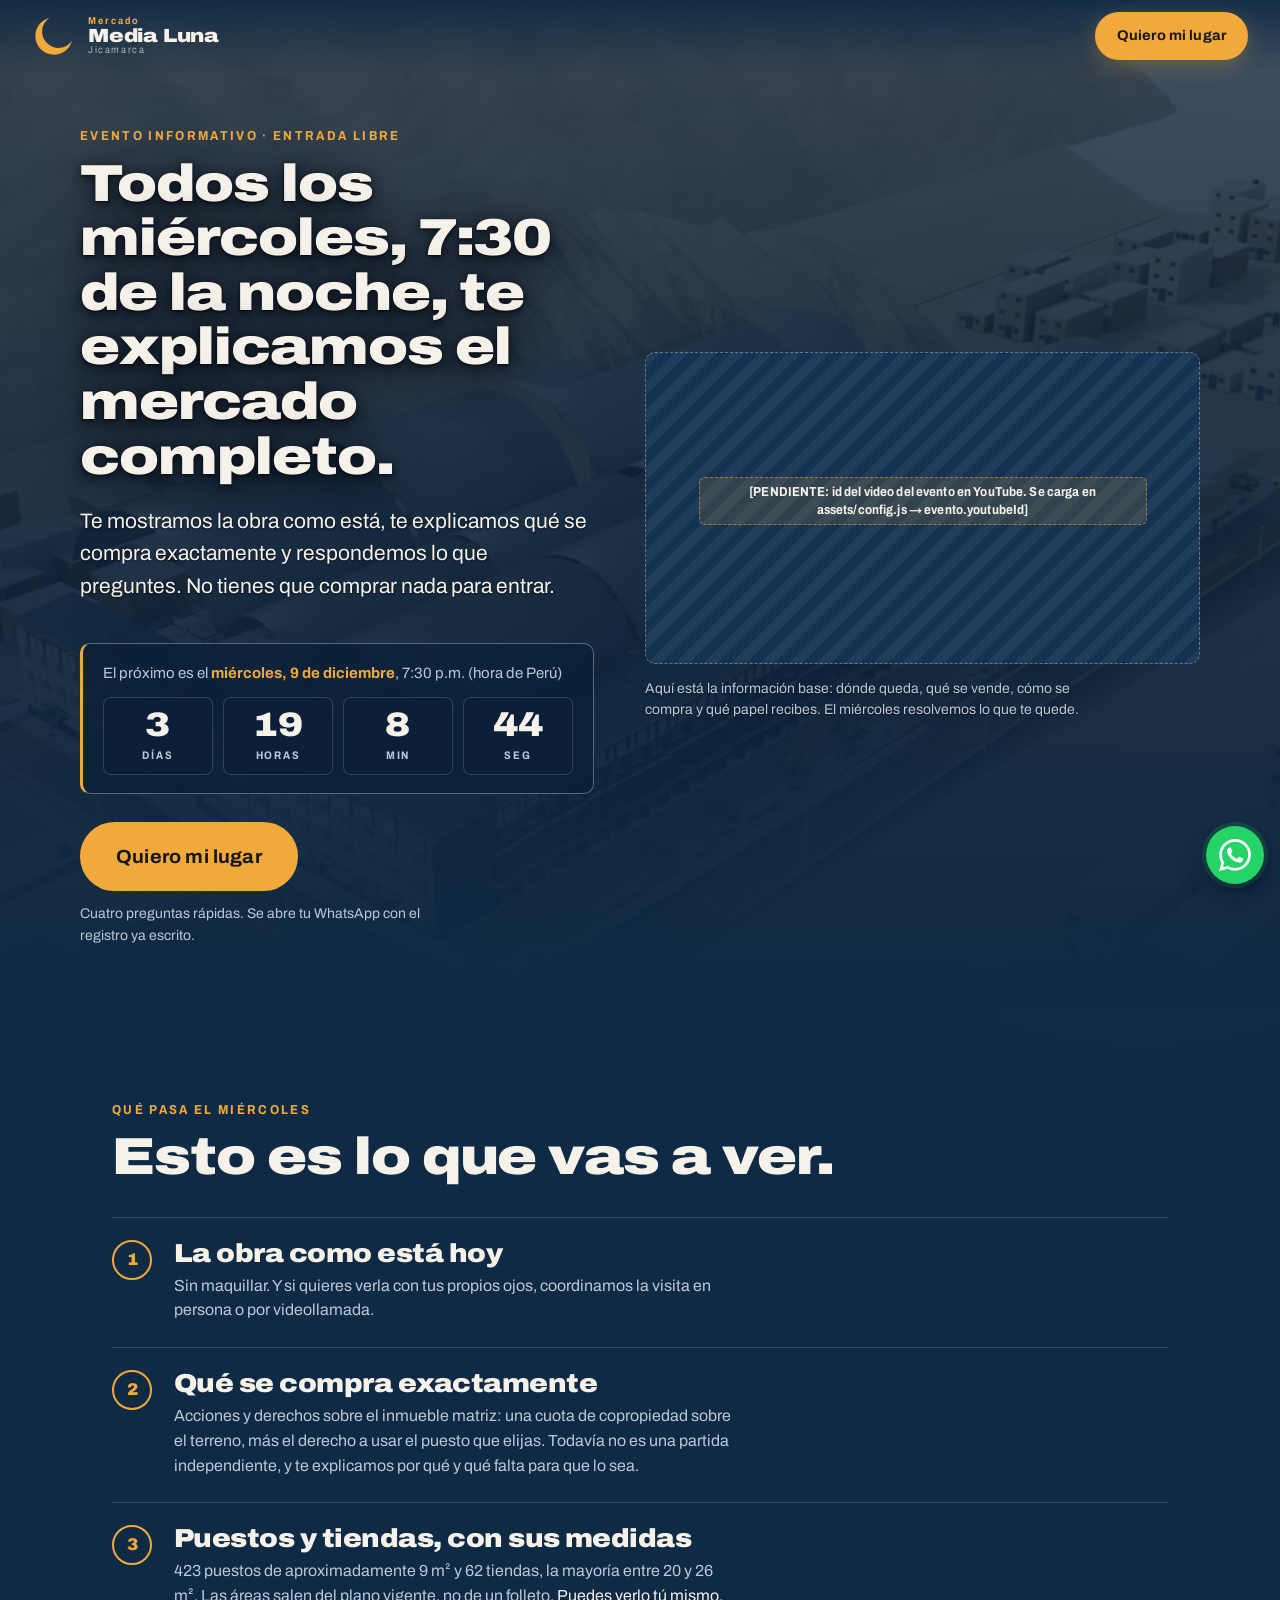
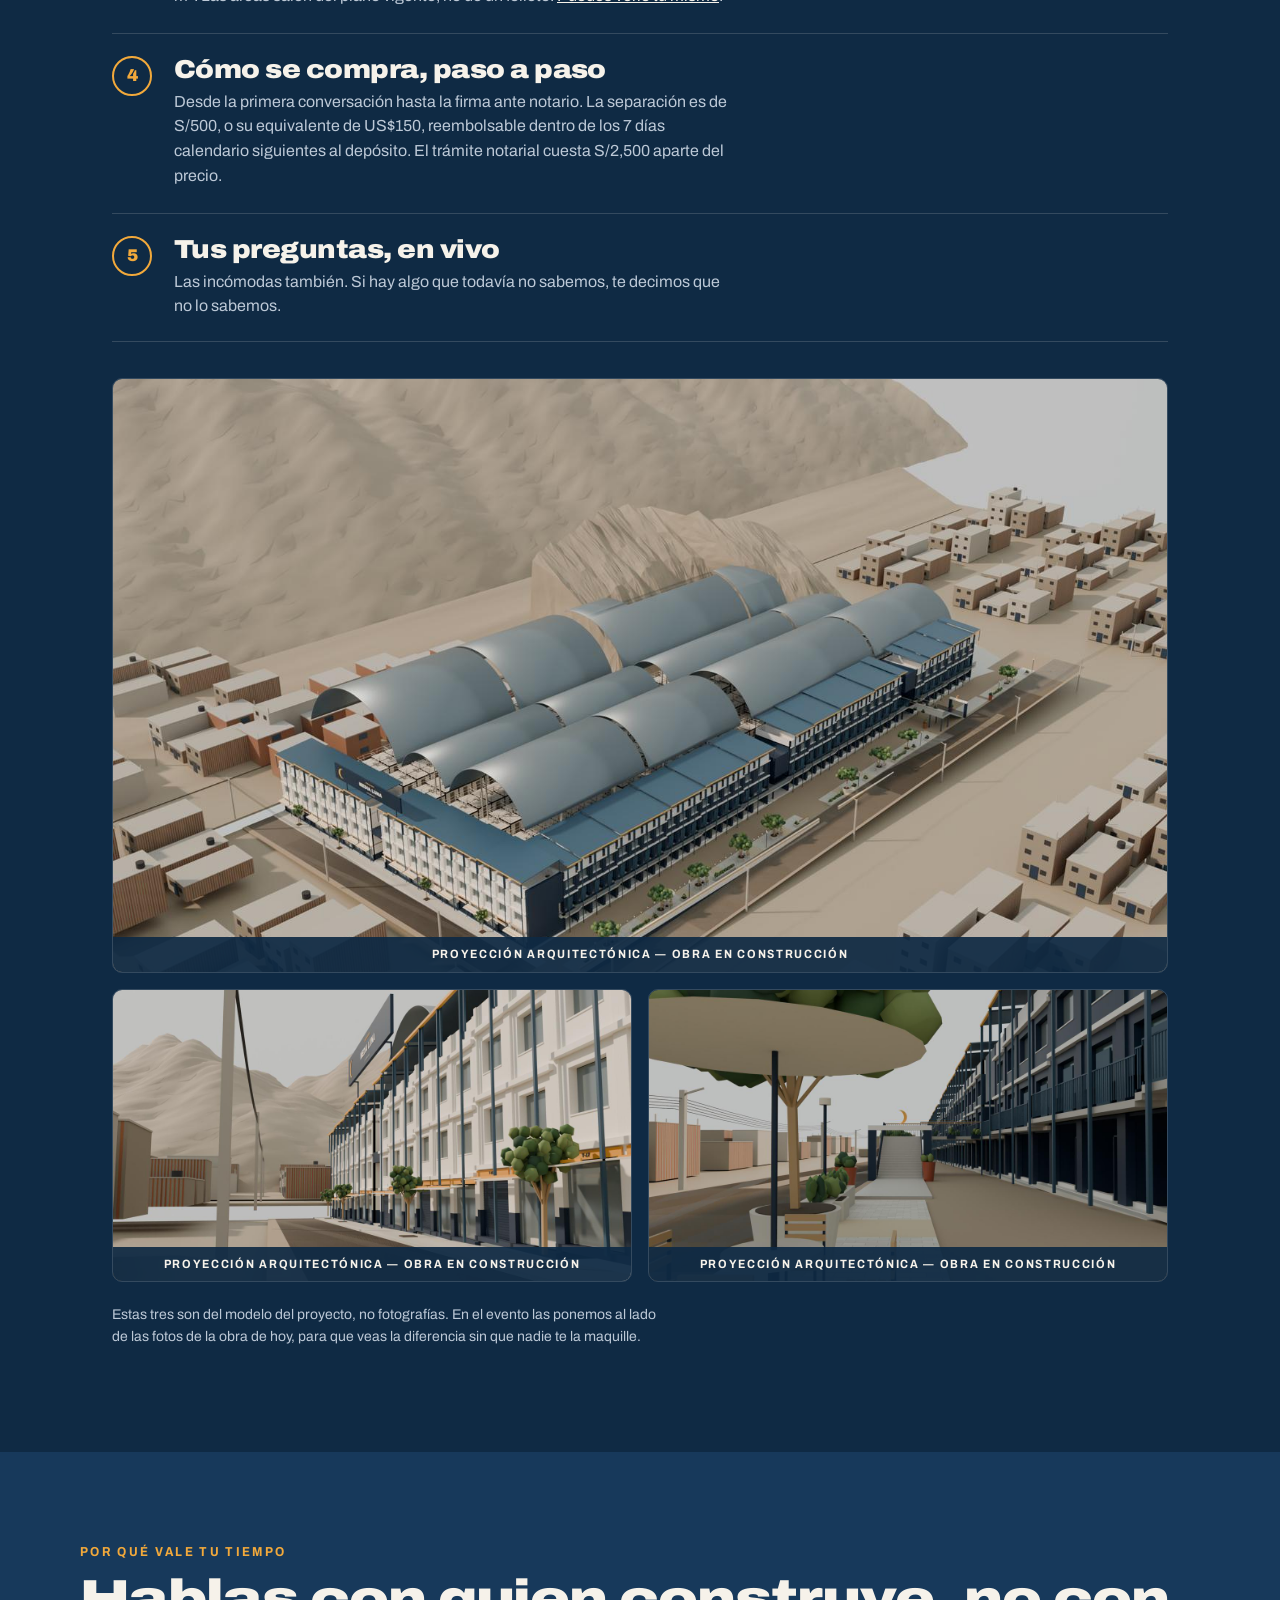
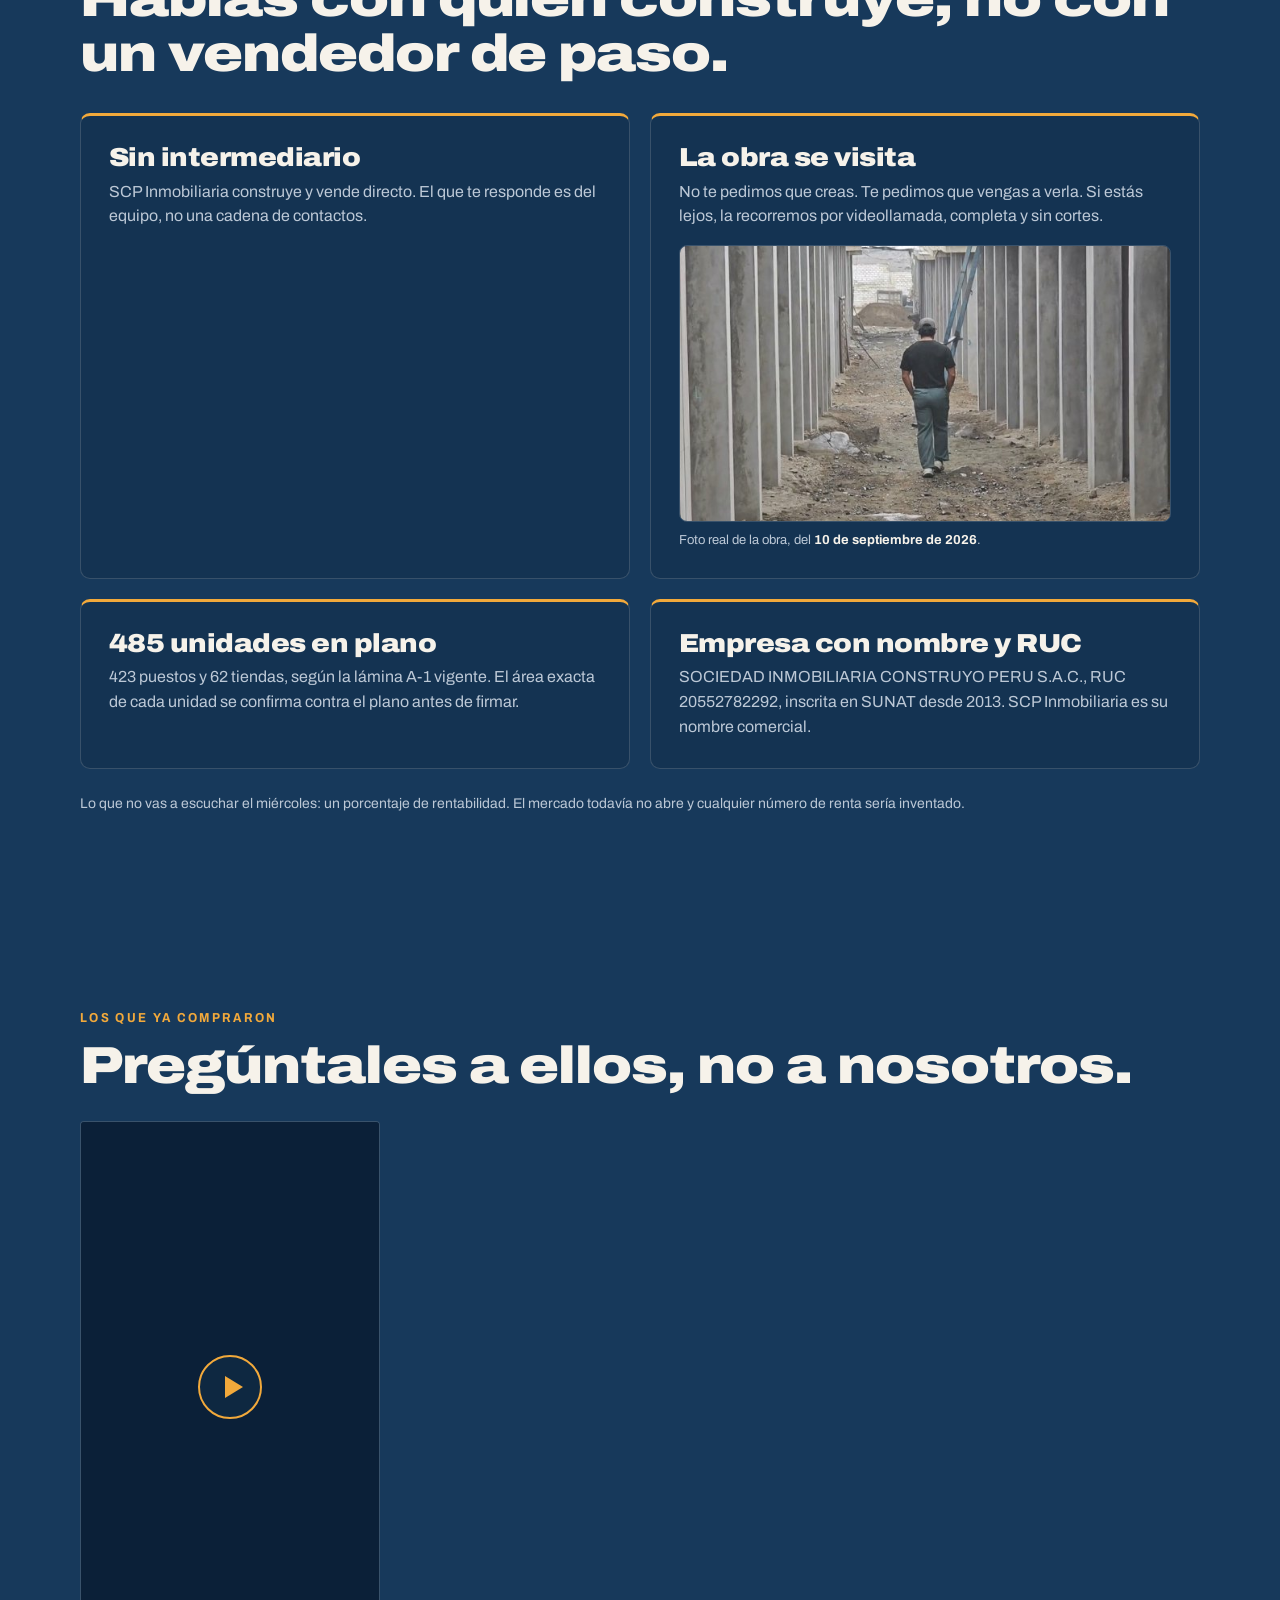
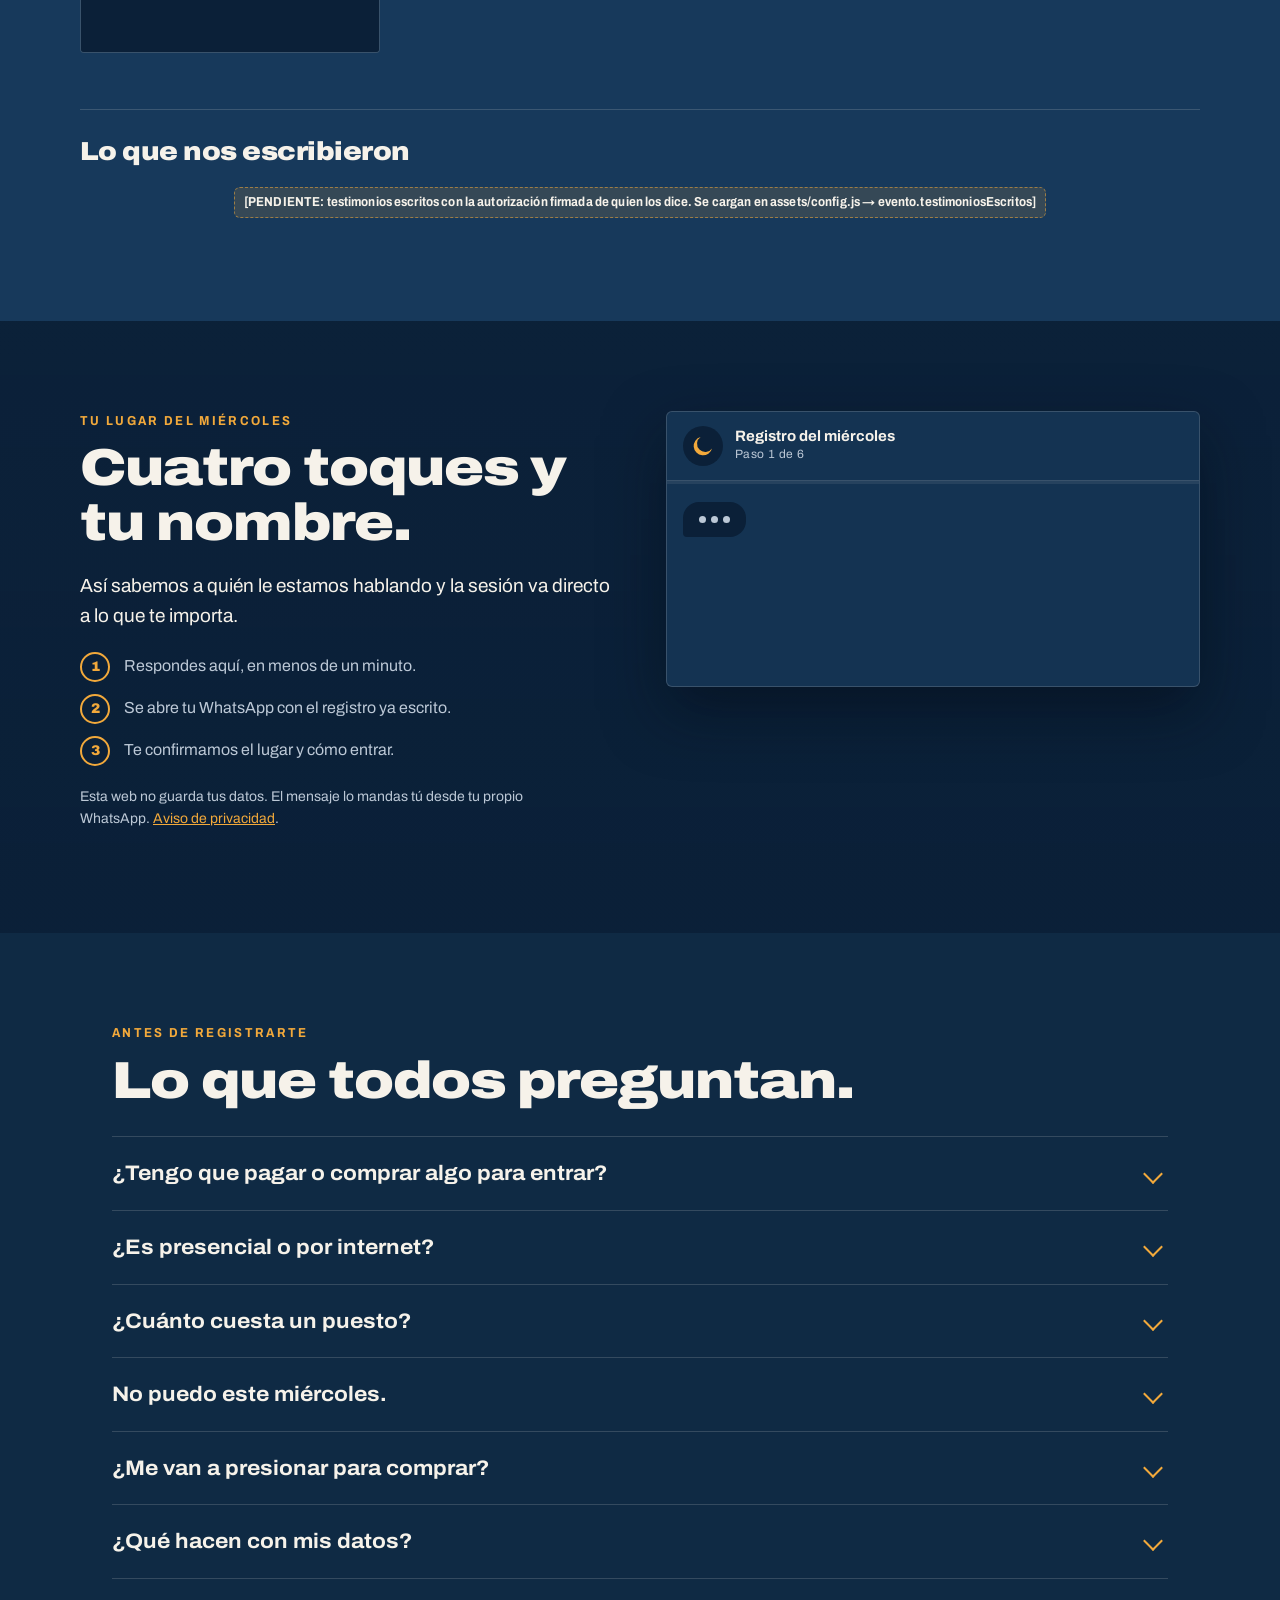
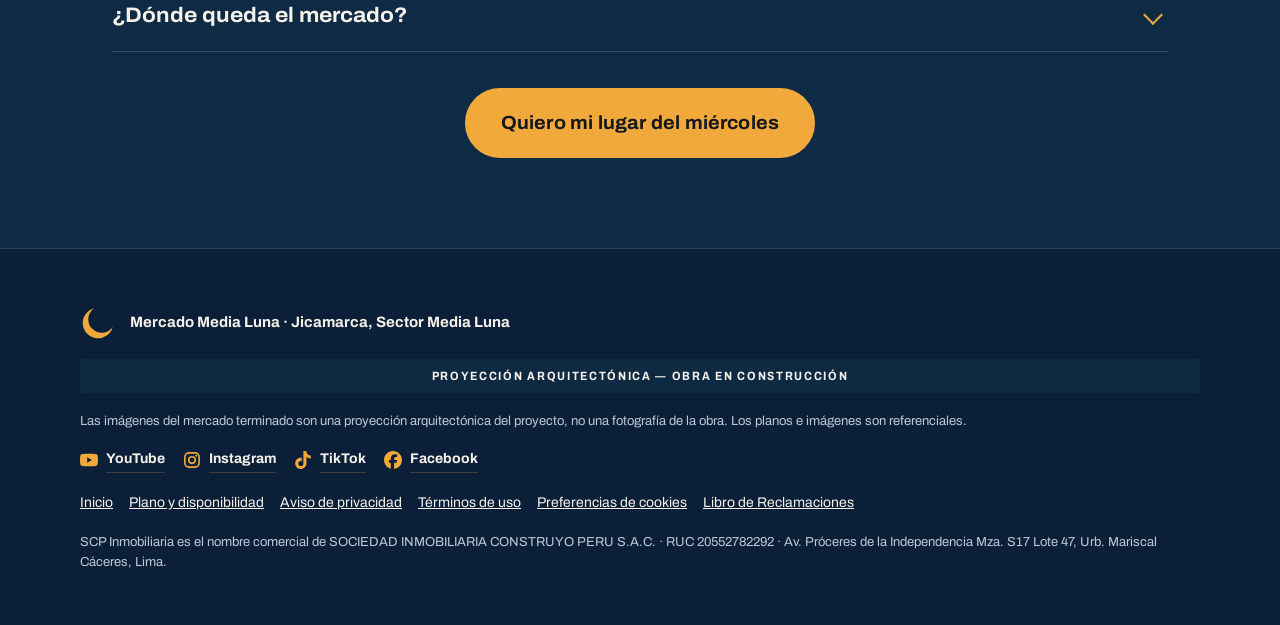
==== commit c0113efd: "Cambia el video del hero, lo lleva al celular y pone íconos a las redes El hero usa ahora el timelap" ====
--- a/evento.html
+++ b/evento.html
@@ -15,16 +15,16 @@
 <meta property="og:title" content="Todos los miércoles te explicamos el mercado completo">
 <meta property="og:description" content="Evento informativo de Mercado Media Luna, Jicamarca. Miércoles 7:30 p.m. Regístrate en un minuto.">
 <meta property="og:url" content="https://mercadomedialuna.com/evento">
-<meta property="og:image" content="https://mercadomedialuna.com/assets/hero-ending.jpg">
-<meta property="og:image:width" content="1728">
-<meta property="og:image:height" content="972">
+<meta property="og:image" content="https://mercadomedialuna.com/assets/hero-ending-v2.jpg">
+<meta property="og:image:width" content="1920">
+<meta property="og:image:height" content="1080">
 <meta property="og:image:alt" content="Proyección arquitectónica del Mercado Media Luna en Jicamarca">
 <meta name="twitter:card" content="summary_large_image">
 <link rel="icon" href="data:image/svg+xml,%3Csvg xmlns='http://www.w3.org/2000/svg' viewBox='-118 -118 236 236'%3E%3Crect x='-118' y='-118' width='236' height='236' fill='%230F2A44'/%3E%3Cg transform='rotate(-45)'%3E%3Cpath d='M 50.176 -86.5 A 100 100 0 1 0 50.176 86.5 A 88 88 0 1 1 50.176 -86.5 Z' fill='%23F2A93B'/%3E%3C/g%3E%3C/svg%3E">
 <link rel="preconnect" href="https://fonts.googleapis.com">
 <link rel="preconnect" href="https://fonts.gstatic.com" crossorigin>
 <link rel="stylesheet" href="https://fonts.googleapis.com/css2?family=Archivo:wdth,wght@75..125,400;75..125,500;75..125,700;75..125,900&display=swap">
-<link rel="stylesheet" href="assets/styles.css?v=70328780">
+<link rel="stylesheet" href="assets/styles.css?v=aba54d06">
 <noscript><style>.reveal{opacity:1!important;transform:none!important}</style></noscript>
 </head>
 <body class="pagina-evento">
@@ -245,10 +245,10 @@
   <p class="proyeccion proyeccion-pie">Proyección arquitectónica — obra en construcción</p>
   <p class="pie-nota">Las imágenes del mercado terminado son una proyección arquitectónica del proyecto, no una fotografía de la obra. Los planos e imágenes son referenciales.</p>
   <ul class="pie-redes">
-    <li><a href="https://www.youtube.com/@MercadoMediaLuna" rel="noopener me" target="_blank">YouTube</a></li>
-    <li><a href="https://www.instagram.com/mercadomedialuna/" rel="noopener me" target="_blank">Instagram</a></li>
-    <li><a href="https://www.tiktok.com/@mercadomedialuna" rel="noopener me" target="_blank">TikTok</a></li>
-    <li><a href="https://www.facebook.com/profile.php?id=61573313321939" rel="noopener me" target="_blank">Facebook</a></li>
+    <li><a href="https://www.youtube.com/@MercadoMediaLuna" rel="noopener me" target="_blank"><svg class="red-ico" viewBox="0 0 24 24" aria-hidden="true" focusable="false"><path fill="currentColor" fill-rule="evenodd" d="M23.5 6.2a3 3 0 0 0-2.1-2.1C19.5 3.6 12 3.6 12 3.6s-7.5 0-9.4.5A3 3 0 0 0 .5 6.2 31 31 0 0 0 0 12a31 31 0 0 0 .5 5.8 3 3 0 0 0 2.1 2.1c1.9.5 9.4.5 9.4.5s7.5 0 9.4-.5a3 3 0 0 0 2.1-2.1A31 31 0 0 0 24 12a31 31 0 0 0-.5-5.8ZM9.6 15.6V8.4l6.2 3.6Z"/></svg><span class="red-nombre">YouTube</span></a></li>
+    <li><a href="https://www.instagram.com/mercadomedialuna/" rel="noopener me" target="_blank"><svg class="red-ico" viewBox="0 0 24 24" aria-hidden="true" focusable="false"><rect x="2.5" y="2.5" width="19" height="19" rx="5.5" fill="none" stroke="currentColor" stroke-width="2.2"/><circle cx="12" cy="12" r="4.4" fill="none" stroke="currentColor" stroke-width="2.2"/><circle cx="17.7" cy="6.3" r="1.35" fill="currentColor"/></svg><span class="red-nombre">Instagram</span></a></li>
+    <li><a href="https://www.tiktok.com/@mercadomedialuna" rel="noopener me" target="_blank"><svg class="red-ico" viewBox="0 0 24 24" aria-hidden="true" focusable="false"><path fill="currentColor" d="M12.53.02c1.31-.02 2.61-.01 3.91-.02.08 1.53.63 3.09 1.75 4.17 1.12 1.11 2.7 1.62 4.24 1.79v4.03c-1.44-.05-2.89-.35-4.2-.97-.57-.26-1.1-.59-1.62-.93-.01 2.92.01 5.84-.02 8.75-.08 1.4-.54 2.79-1.35 3.94-1.31 1.92-3.58 3.17-5.91 3.21-1.43.08-2.86-.31-4.08-1.03-2.02-1.19-3.44-3.37-3.65-5.71-.02-.5-.03-1-.01-1.49.18-1.9 1.12-3.72 2.58-4.96 1.66-1.44 3.98-2.13 6.15-1.72.02 1.48-.04 2.96-.04 4.44-.99-.32-2.15-.23-3.02.37-.63.41-1.11 1.04-1.36 1.75-.21.51-.15 1.07-.14 1.61.24 1.64 1.82 3.02 3.5 2.87 1.12-.01 2.19-.66 2.77-1.61.19-.33.4-.67.41-1.06.1-1.79.06-3.57.07-5.36.01-4.03-.01-8.05.02-12.07Z"/></svg><span class="red-nombre">TikTok</span></a></li>
+    <li><a href="https://www.facebook.com/profile.php?id=61573313321939" rel="noopener me" target="_blank"><svg class="red-ico" viewBox="0 0 24 24" aria-hidden="true" focusable="false"><path fill="currentColor" d="M9.1 23.69v-7.98H6.63v-3.67H9.1v-1.58c0-4.09 1.85-5.98 5.86-5.98.4 0 .95.04 1.47.1.39.05.77.11 1.14.2v3.32a8.6 8.6 0 0 0-.65-.03 26.8 26.8 0 0 0-.73-.01c-.71 0-1.26.1-1.68.31-.28.14-.52.35-.68.62-.26.42-.37 1-.37 1.75v1.3h3.92l-.39 2.1-.29 1.56h-3.24v8.25C19.4 23.24 24 18.18 24 12.04 24 5.42 18.63.04 12 .04S0 5.42 0 12.04c0 5.63 3.87 10.35 9.1 11.65Z"/></svg><span class="red-nombre">Facebook</span></a></li>
   </ul>
   <ul class="pie-links">
     <li><a href="index.html">Inicio</a></li>
@@ -265,9 +265,9 @@
   <svg viewBox="0 0 24 24" aria-hidden="true" width="32" height="32"><path fill="currentColor" d="M17.472 14.382c-.297-.149-1.758-.867-2.03-.967-.273-.099-.471-.148-.67.15-.197.297-.767.966-.94 1.164-.173.199-.347.223-.644.075-.297-.15-1.255-.463-2.39-1.475-.883-.788-1.48-1.761-1.653-2.059-.173-.297-.018-.458.13-.606.134-.133.298-.347.446-.52.149-.174.198-.298.298-.497.099-.198.05-.371-.025-.52-.075-.149-.669-1.612-.916-2.207-.242-.579-.487-.5-.669-.51a12.8 12.8 0 0 0-.57-.01c-.198 0-.52.074-.792.372-.272.297-1.04 1.016-1.04 2.479 0 1.462 1.065 2.875 1.213 3.074.149.198 2.096 3.2 5.077 4.487.709.306 1.262.489 1.694.625.712.227 1.36.195 1.872.118.571-.085 1.758-.719 2.006-1.413.248-.694.248-1.289.173-1.413-.074-.124-.272-.198-.57-.347m-5.421 7.403h-.004a9.87 9.87 0 0 1-5.031-1.378l-.361-.214-3.741.982.998-3.648-.235-.374a9.86 9.86 0 0 1-1.51-5.26c.001-5.45 4.436-9.884 9.888-9.884 2.64 0 5.122 1.03 6.988 2.898a9.825 9.825 0 0 1 2.893 6.994c-.003 5.45-4.437 9.884-9.885 9.884m8.413-18.297A11.815 11.815 0 0 0 12.05 0C5.495 0 .16 5.335.157 11.892c0 2.096.547 4.142 1.588 5.945L.057 24l6.305-1.654a11.882 11.882 0 0 0 5.683 1.448h.005c6.554 0 11.89-5.335 11.893-11.893a11.821 11.821 0 0 0-3.48-8.413"/></svg>
 </a>
 
-<script src="assets/config.js?v=70328780"></script>
-<script src="assets/medicion.js?v=70328780"></script>
-<script src="assets/evento.js?v=70328780"></script>
+<script src="assets/config.js?v=aba54d06"></script>
+<script src="assets/medicion.js?v=aba54d06"></script>
+<script src="assets/evento.js?v=aba54d06"></script>
 
 <script type="application/ld+json">
 {
--- a/assets/styles.css
+++ b/assets/styles.css
@@ -144,7 +144,7 @@
    HERO
    ========================================================================= */
 .hero{ position:relative }
-.hero-track{ height:700vh }          /* 8 s de video: cada beat aguanta 6 flicks de lectura */
+.hero-track{ height:700vh }          /* 10 s de video: cada beat aguanta 6 flicks de lectura */
 .stage{
   position:sticky; top:0; height:100svh; overflow:clip;
   background:var(--canvas-deep);
@@ -207,8 +207,11 @@
 
 /* ---------- bandas de texto ---------- */
 .bands{ position:absolute; inset:0; z-index:5 }
+/* El texto entra un poco más adentro que el margen general (pedido de
+   Patriccio, 24/09/2026): 7% del ancho, sin bajar del margen ni pasar de
+   140 px. Sigue dentro de la franja oscura del scrim, que llega al 37%. */
 .band{
-  position:absolute; left:var(--gutter); right:var(--gutter); top:22%;
+  position:absolute; left:clamp(var(--gutter),7vw,140px); right:var(--gutter); top:22%;
   opacity:0; pointer-events:none; text-shadow:var(--tshadow);
   max-width:min(560px,66vw);
 }
@@ -237,6 +240,45 @@
 }
 @media (min-width:1500px){
   .poster,#hero-video{ width:120% }
+}
+
+/* ---------- hero compacto: celular y cualquier pantalla vertical ----------
+   El mismo scroll que en escritorio, más corto (4.2 pantallas en vez de 7).
+   El video es un recorte cuadrado centrado en el mercado y va arriba; el
+   texto va debajo, sobre fondo liso, así que se lee igual en todos los
+   cuadros y no necesita el scrim. La barra de proyección va pegada al borde
+   inferior del video, que es lo que rotula. */
+@media (orientation:portrait), (max-width:720px){
+  .hero{ --caja:min(100vw, 58svh) }
+  .hero-track{ height:420vh }
+  .poster,#hero-video{ top:0; bottom:auto; left:0; right:auto; width:100%; height:var(--caja) }
+  .scrim{
+    bottom:auto; height:var(--caja);
+    background:linear-gradient(to bottom, rgba(6,16,28,.62) 0%, rgba(6,16,28,0) 24%, rgba(6,16,28,0) 76%, var(--canvas-deep) 100%);
+  }
+  .dust{ bottom:auto; height:var(--caja) }
+  .stage > .proyeccion{ top:var(--caja); bottom:auto; transform:translateY(-100%) }
+  /* cada banda va centrada en la zona de texto, un poco por encima de la
+     mitad: así no queda el texto arriba y un hueco vacío abajo */
+  .band,.band-5{
+    left:var(--gutter); right:var(--gutter); bottom:auto; max-width:none;
+    top:calc(var(--caja) + (100svh - var(--caja)) * .46); transform:translateY(-50%);
+  }
+  .band::before{ display:none }
+  .band .line{ font-size:clamp(28px,8vw,46px); max-width:18ch }
+  .band .line-sub{ font-size:clamp(18px,5vw,27px) }
+  .band-5 .line-title{ font-size:clamp(32px,9vw,56px) }
+  .settle-sub{ margin:.1em 0 .9em }
+  /* "Baja" y el anillo de carga van sobre el video, encima de la barra: en
+     la zona de texto chocaban con los botones del final en pantallas bajas */
+  .cue{ top:calc(var(--caja) - 60px); bottom:auto; text-shadow:0 1px 3px rgba(5,10,18,.9) }
+  .loader{ top:calc(var(--caja) - 84px); bottom:auto }
+}
+/* celular acostado: poca altura, el título final no puede ocupar media pantalla */
+@media (orientation:landscape) and (max-height:560px){
+  .band{ top:16% }
+  .band .line{ font-size:clamp(26px,9svh,44px) }
+  .band-5 .line-title{ font-size:clamp(30px,12svh,56px) }
 }
 .band-5 .line-title{ font-size:clamp(36px,7vw,84px); letter-spacing:-.03em }
 .settle-sub{ font-size:clamp(16px,2vw,21px); color:var(--text-primary); margin:.2em 0 1.1em }
@@ -292,20 +334,18 @@
 .cue span{ display:block; animation:baja 3.4s var(--ease-soft) -1s infinite }
 @keyframes baja{ 0%,100%{ transform:translateY(0); opacity:.7 } 50%{ transform:translateY(6px); opacity:1 } }
 
-/* hero estático (celulares, vertical, movimiento reducido) */
+/* hero estático: solo para quien pidió menos movimiento. Hasta el 24/09/2026
+   también lo veían el celular y las pantallas verticales; ahora tienen el
+   hero compacto. La compuerta es la misma en app.js (GATES). */
 .hero-static{ display:none }
 
-@media (max-width:720px),
-       (orientation:portrait) and (max-width:1024px),
-       (orientation:portrait) and (pointer:coarse),
-       (orientation:landscape) and (pointer:coarse) and (max-height:560px),
-       (prefers-reduced-motion:reduce){
+@media (prefers-reduced-motion:reduce){
   .hero-track{ display:none }
   .hero-static{
     display:block; position:relative; min-height:92svh;
     display:flex; flex-direction:column; justify-content:flex-end;
     padding:120px var(--gutter) 64px;
-    background:linear-gradient(to bottom, rgba(11,32,56,.35) 0%, rgba(11,32,56,.72) 55%, rgba(11,32,56,.95) 100%), url("hero-ending.jpg") center/cover no-repeat;
+    background:linear-gradient(to bottom, rgba(11,32,56,.35) 0%, rgba(11,32,56,.72) 55%, rgba(11,32,56,.95) 100%), url("hero-ending-v2.jpg") center/cover no-repeat;
   }
   .static-title{ font-size:clamp(28px,7.6vw,44px); max-width:18ch; text-shadow:var(--tshadow); margin-bottom:.35em }
   .static-sub{ color:var(--text-primary); text-shadow:var(--tshadow); margin-bottom:1.4em }
@@ -446,8 +486,9 @@
   display:block; margin-bottom:4px; color:var(--accent);
   font-size:12px; font-weight:700; letter-spacing:.08em; text-transform:uppercase;
 }
-.valor-foto-pie{ margin:8px 0 0; font-size:13px; color:var(--text-secondary) }
-.valor-foto-pie .obra-fecha{ font-weight:700; color:var(--text-primary) }
+/* va con .valor-card delante: si no, .valor-card p (más específica) lo deja en 16px y sin margen */
+.valor-card .valor-foto-pie{ margin:8px 0 0; font-size:13px; color:var(--text-secondary) }
+.valor-card .valor-foto-pie .obra-fecha{ font-weight:700; color:var(--text-primary); white-space:nowrap }
 .obra .nota{ margin-top:28px }
 .slot{
   aspect-ratio:4/3; border:1px dashed var(--rule-strong); border-radius:4px;
@@ -499,6 +540,7 @@
 .walter-play{
   position:relative; display:block; width:100%; max-width:320px; margin-inline:auto;
   padding:0; border:0; background:none; border-radius:10px; cursor:pointer; color:inherit;
+  font:inherit;  /* un <button> no hereda la fuente: sin esto el rótulo salía en Arial */
 }
 .walter-play .retrato-obra{ aspect-ratio:9/16 }
 .walter-play::after{
@@ -525,7 +567,7 @@
   display:block; width:100%; max-width:320px; margin-inline:auto; aspect-ratio:9/16;
   border:0; border-radius:10px; background:#000; box-shadow:0 24px 60px rgba(4,12,22,.4);
 }
-.walter-nota{ margin:12px auto 0; max-width:320px; font-size:13px; color:var(--text-secondary); text-align:center }
+.quienes-foto .walter-nota{ margin:12px auto 0; max-width:320px; font-size:13px; color:var(--text-secondary); text-align:center }
 
 /* ---------- testimonios ---------- */
 .testimonios{ max-width:none; background:var(--panel-2) }
@@ -646,8 +688,12 @@
 
 /* redes en el pie */
 .pie-redes{ list-style:none; display:flex; flex-wrap:wrap; gap:18px; padding:0; margin:0 auto 16px; font-size:14px; font-weight:700 }
-.pie-redes a{ color:var(--text-primary); text-decoration:none; border-bottom:1px solid var(--accent-muted); padding-bottom:2px }
-.pie-redes a:hover{ border-bottom-color:var(--accent) }
+/* cada red lleva su ícono al costado; el subrayado va solo bajo el nombre */
+.pie-redes a{ display:inline-flex; align-items:center; gap:8px; color:var(--text-primary); text-decoration:none; min-height:32px }
+.pie-redes .red-ico{ width:18px; height:18px; flex:none; color:var(--accent); transition:transform .3s var(--ease) }
+.pie-redes .red-nombre{ border-bottom:1px solid var(--accent-muted); padding-bottom:2px }
+.pie-redes a:hover .red-nombre{ border-bottom-color:var(--accent) }
+.pie-redes a:hover .red-ico{ transform:translateY(-1px) scale(1.08) }
 
 /* =========================================================================
    EMBUDO DE CALIFICACIÓN (chat)
@@ -791,7 +837,7 @@
   max-width:none; padding-top:clamp(104px,14vh,152px); padding-bottom:clamp(48px,7vh,80px);
   background:
     linear-gradient(to bottom, rgba(11,32,56,.7) 0%, rgba(11,32,56,.88) 58%, var(--canvas) 100%),
-    url("hero-ending.jpg") center/cover no-repeat;
+    url("hero-ending-v2.jpg") center/cover no-repeat;
 }
 .ev-hero-inner{ max-width:var(--maxw); margin-inline:auto; display:grid; gap:clamp(26px,4vw,40px) }
 .ev-hero h1{
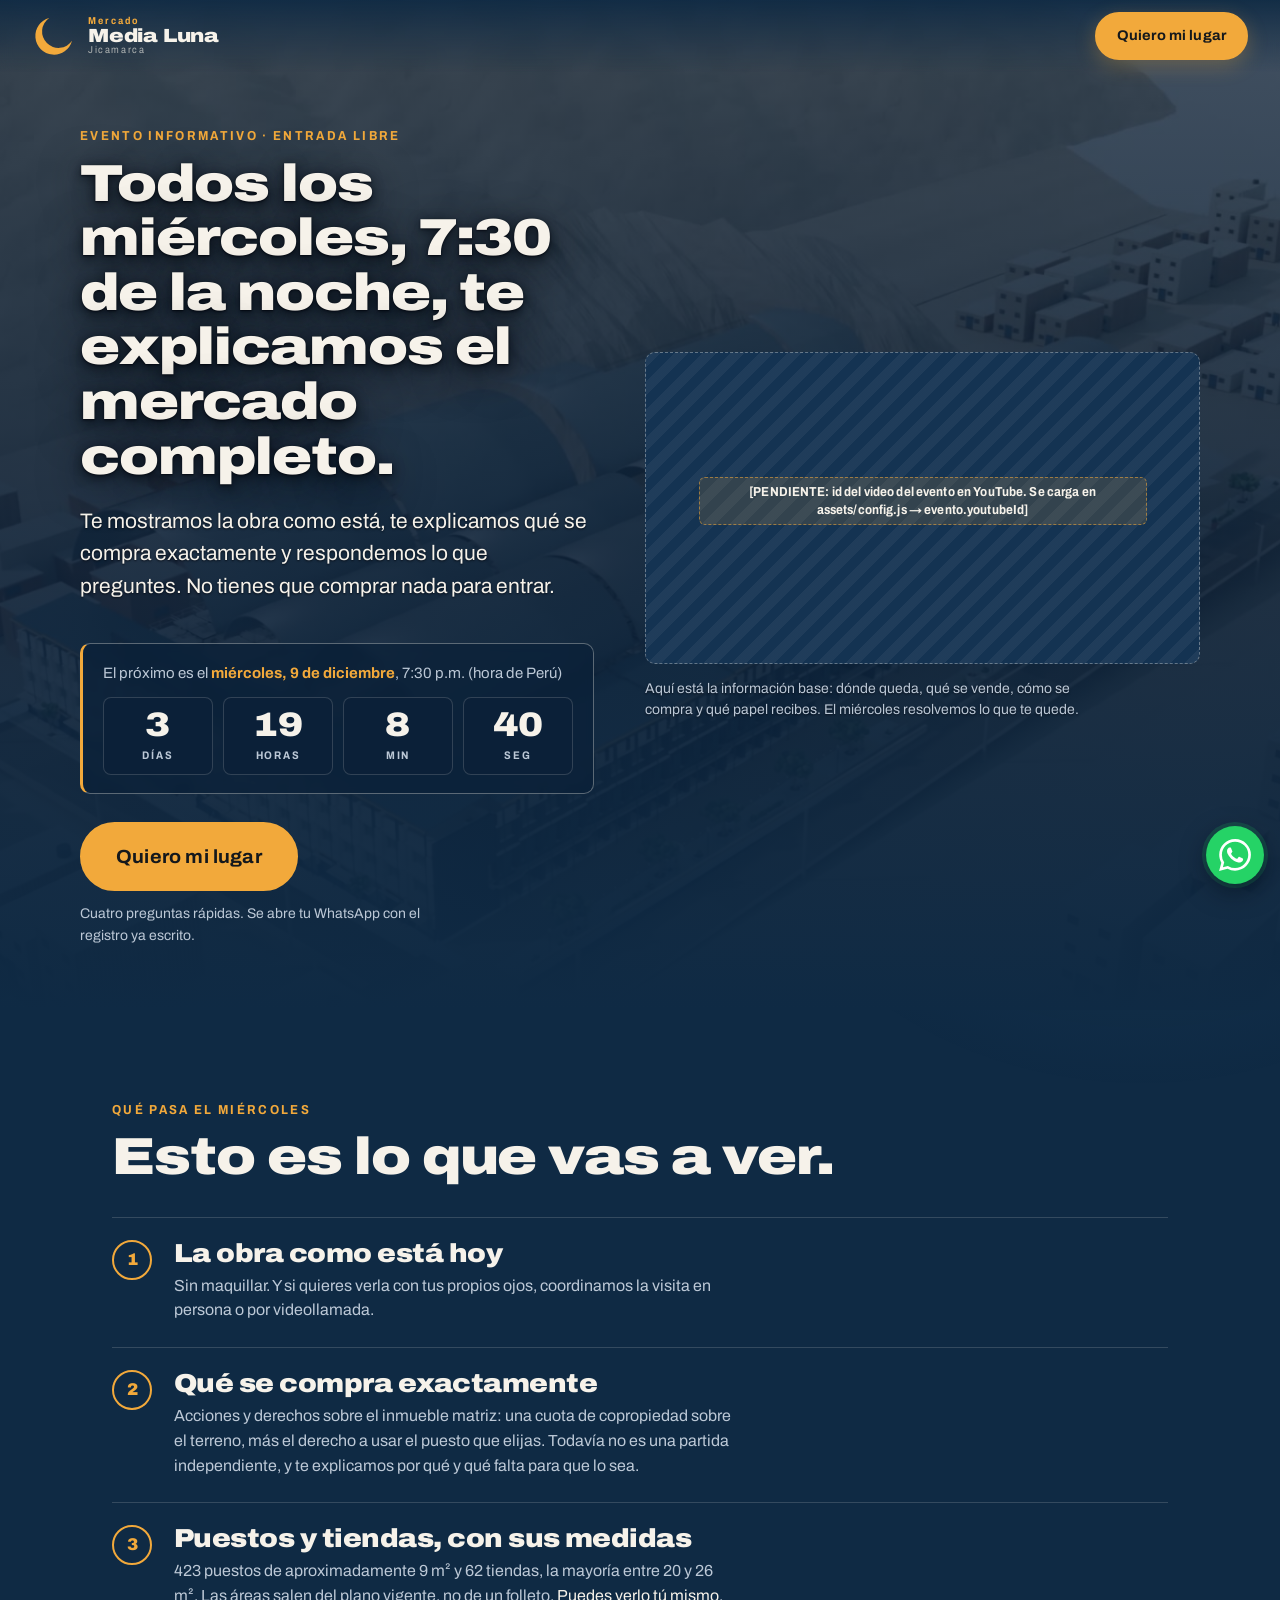
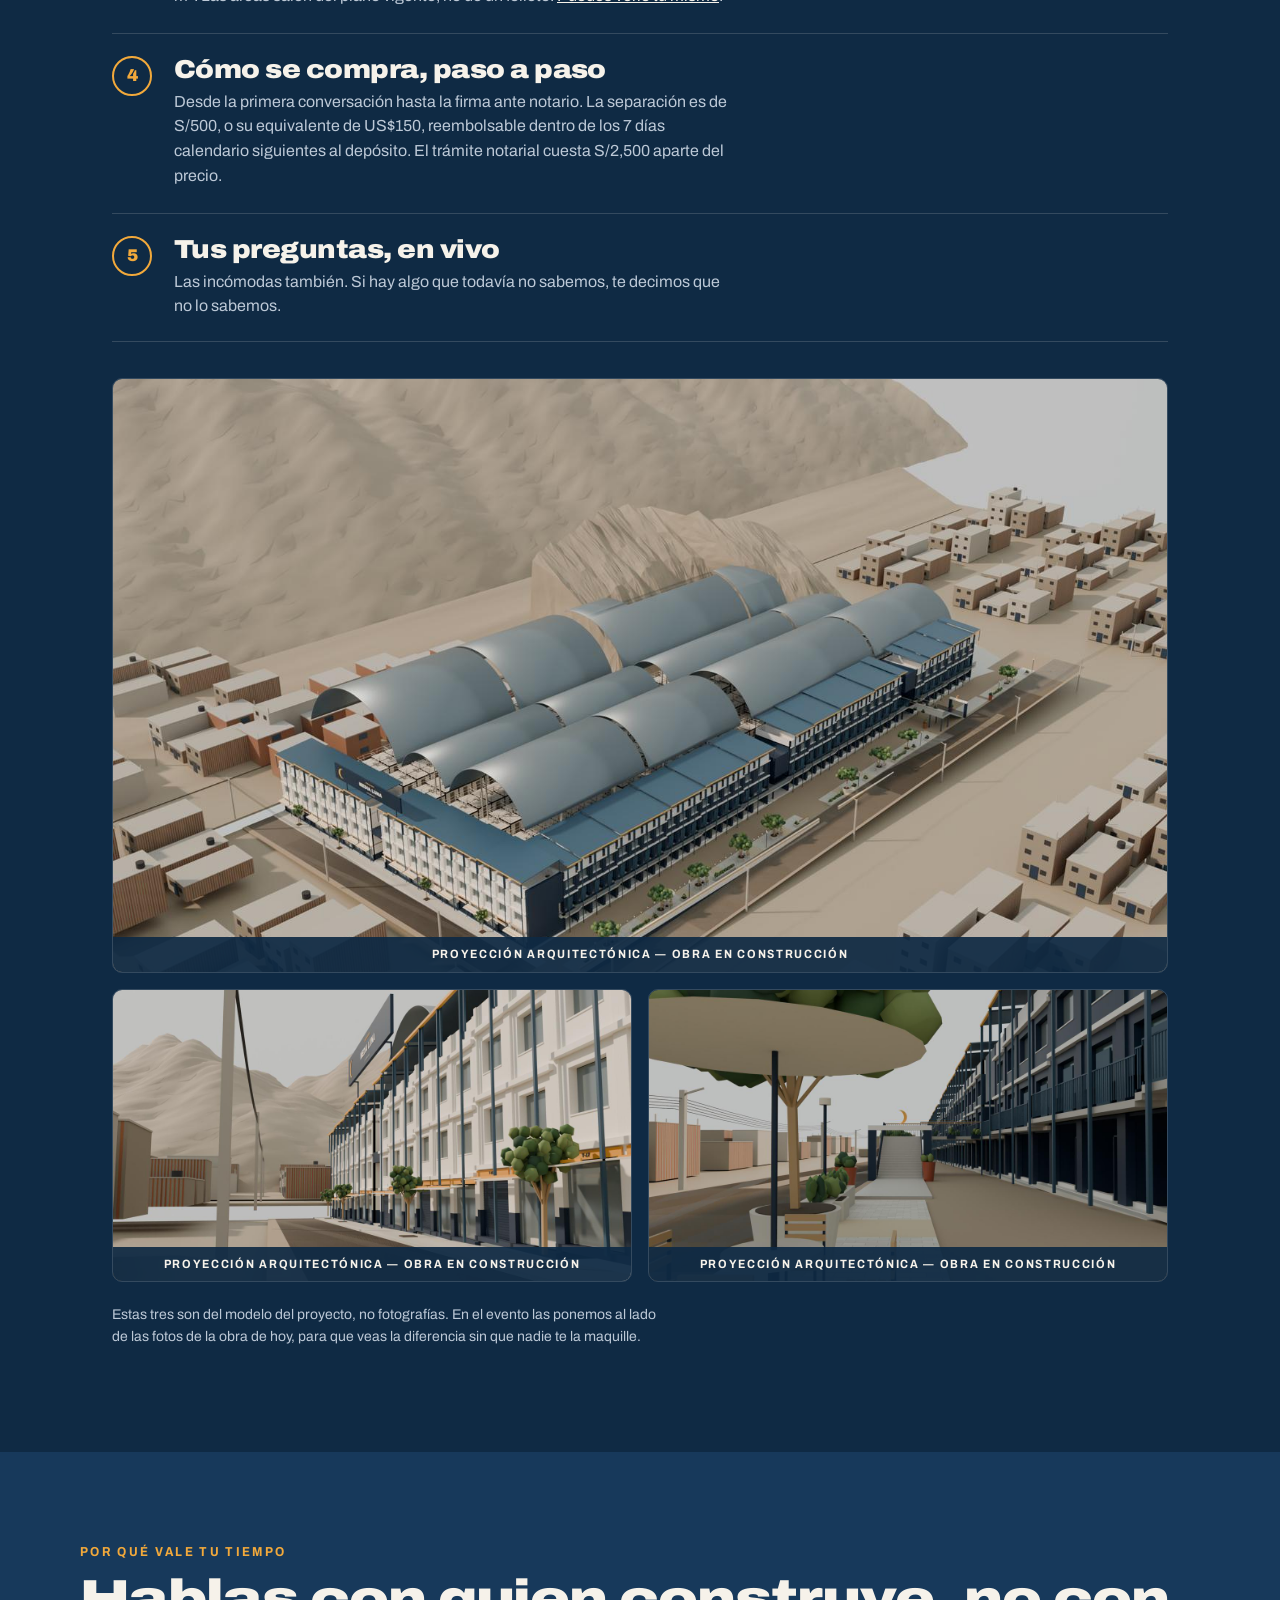
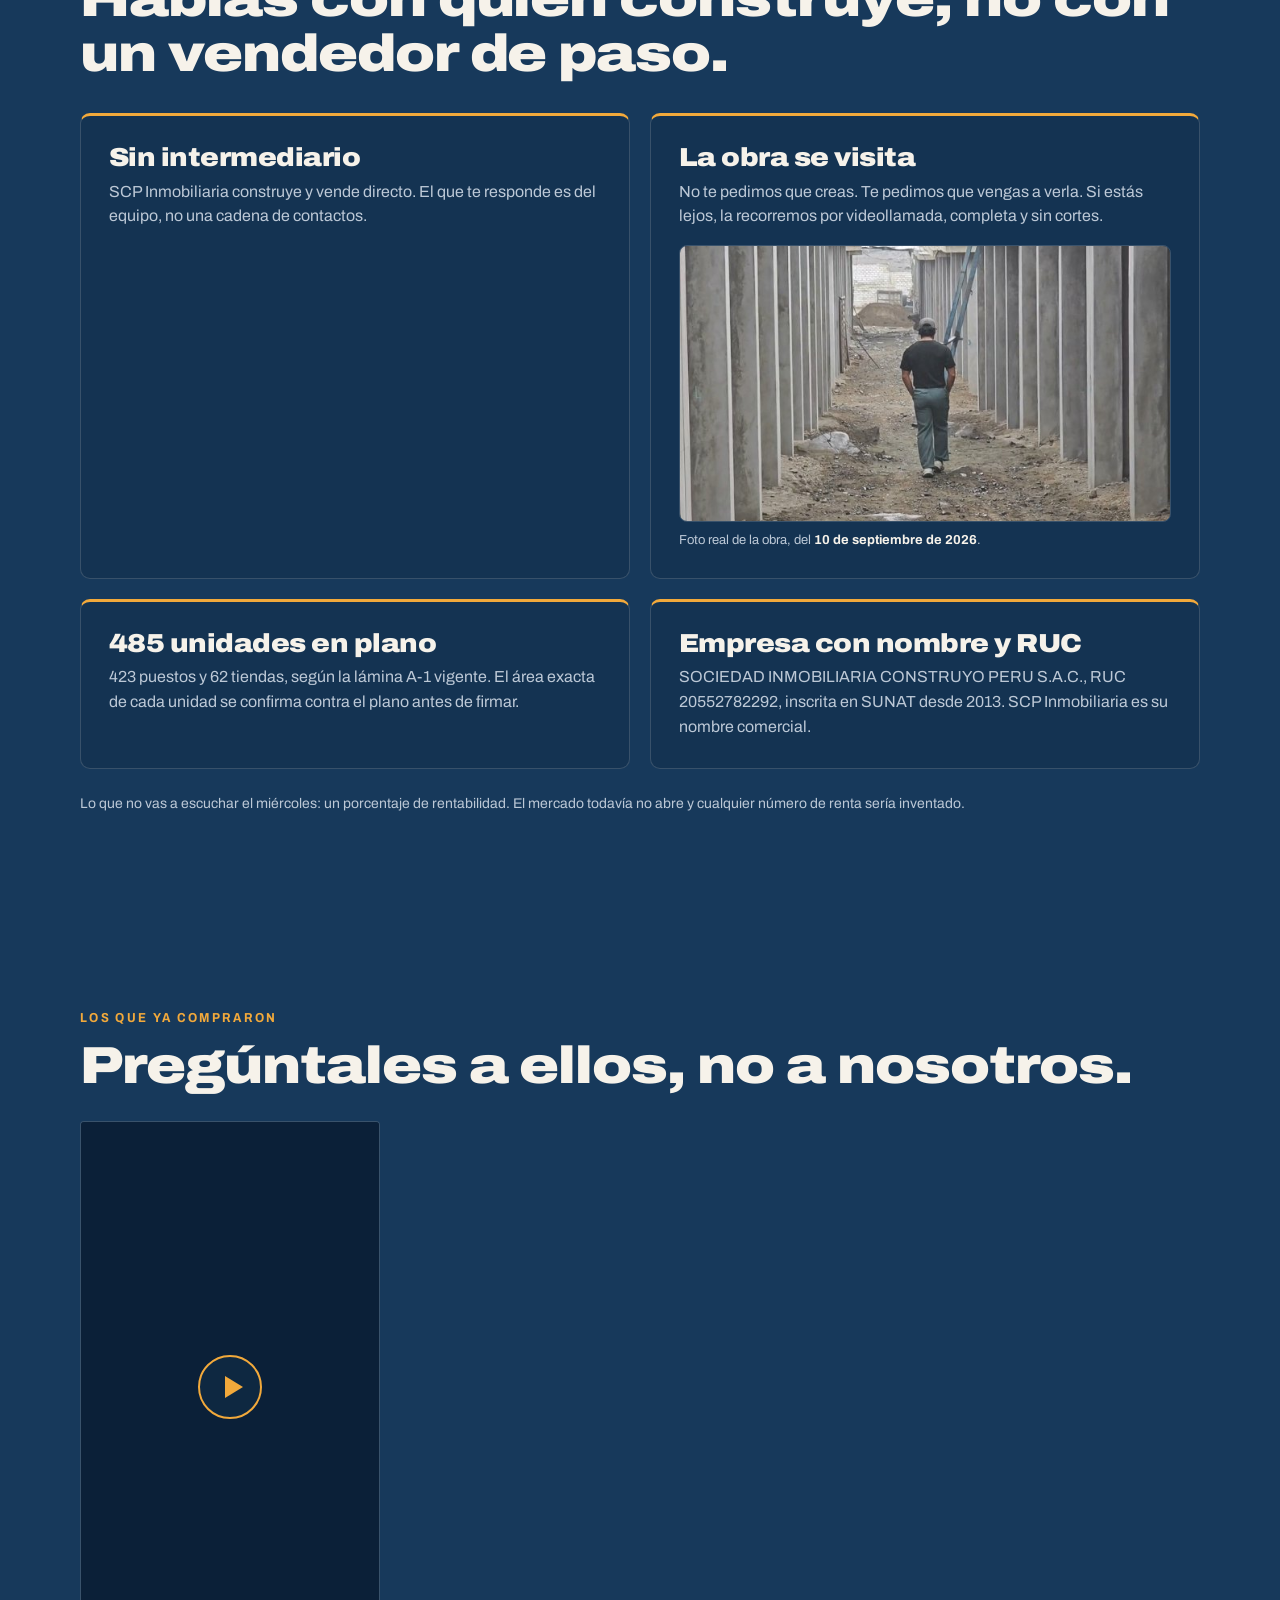
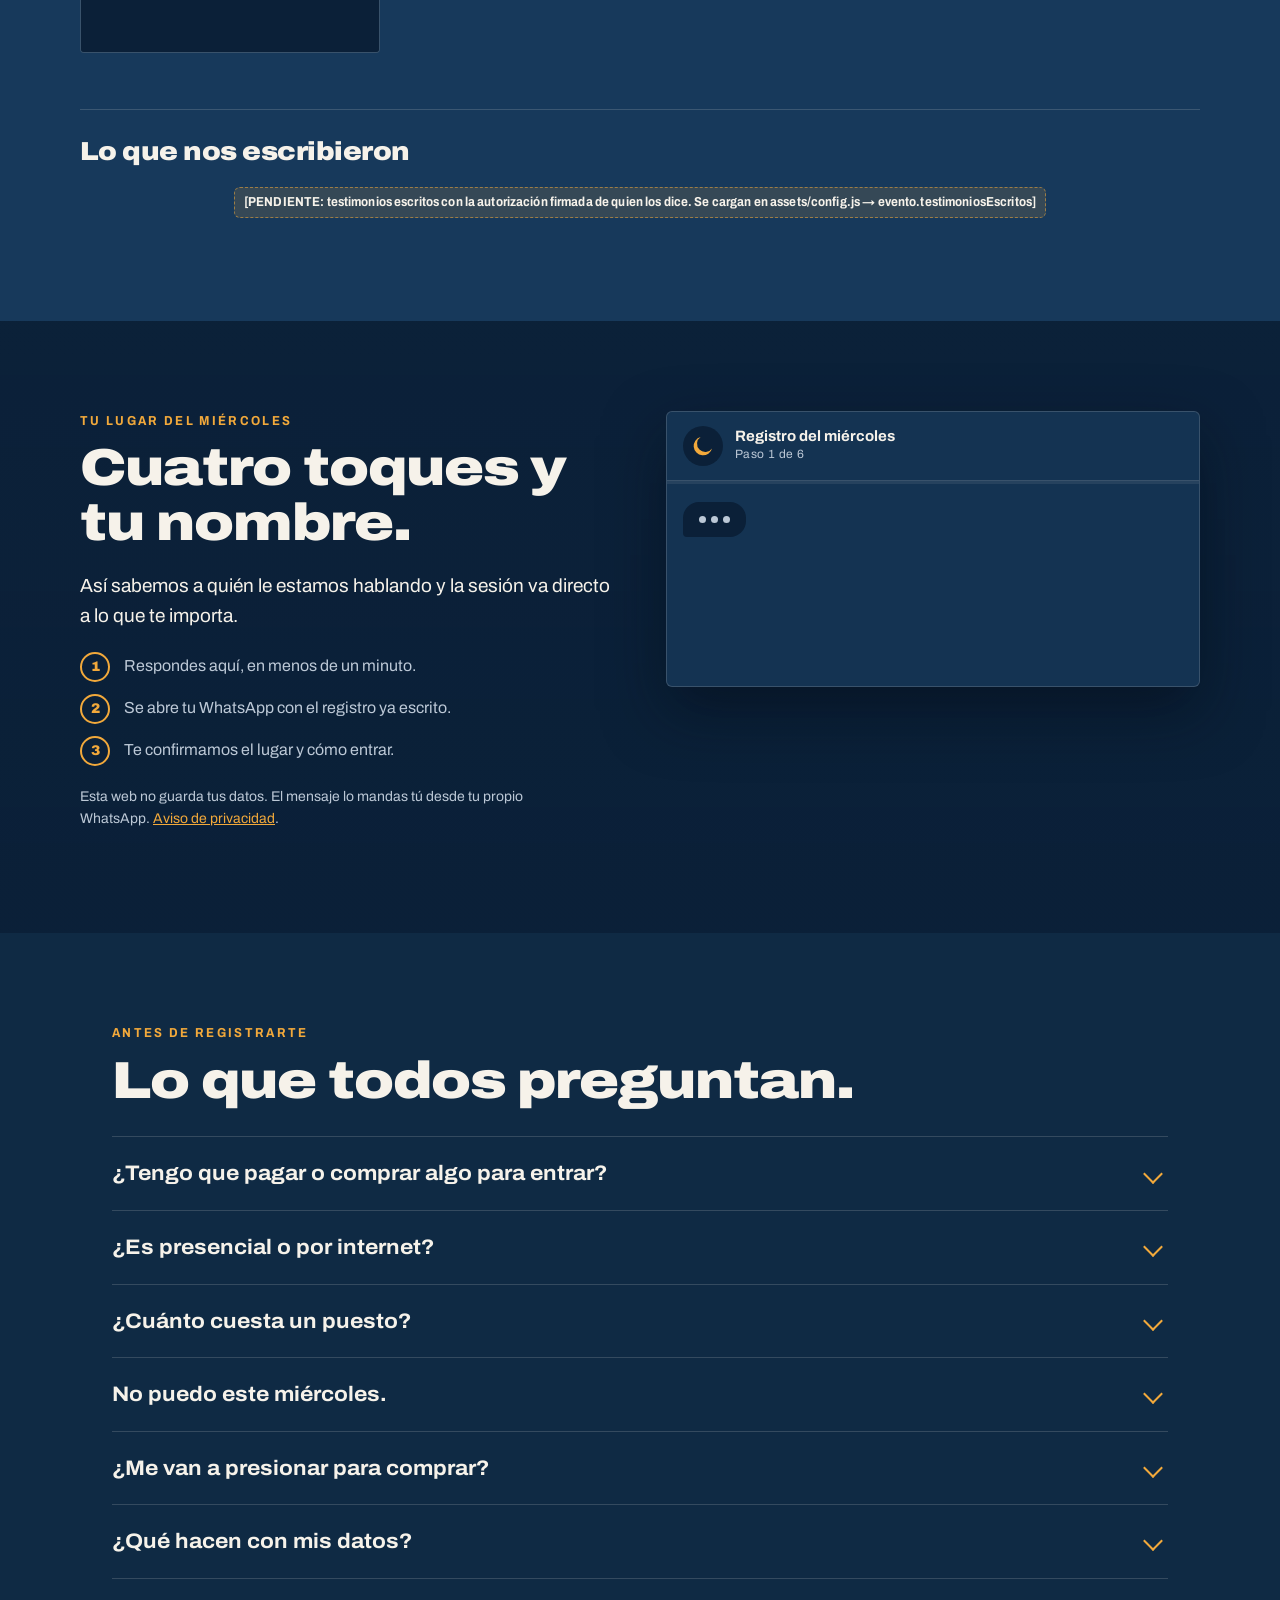
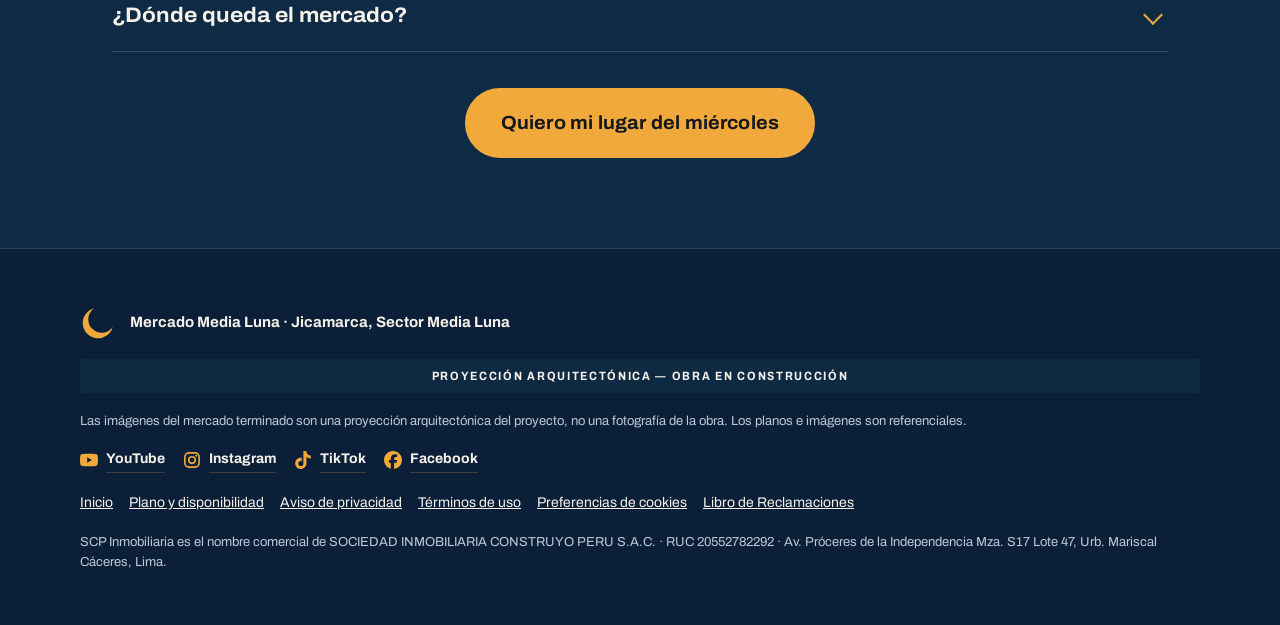
==== commit 689645ec: "Corrige lo que encontró la revisión adversarial del hero nuevo Todo sale de la revisión del commit c" ====
--- a/evento.html
+++ b/evento.html
@@ -24,7 +24,7 @@
 <link rel="preconnect" href="https://fonts.googleapis.com">
 <link rel="preconnect" href="https://fonts.gstatic.com" crossorigin>
 <link rel="stylesheet" href="https://fonts.googleapis.com/css2?family=Archivo:wdth,wght@75..125,400;75..125,500;75..125,700;75..125,900&display=swap">
-<link rel="stylesheet" href="assets/styles.css?v=aba54d06">
+<link rel="stylesheet" href="assets/styles.css?v=f5cd2595">
 <noscript><style>.reveal{opacity:1!important;transform:none!important}</style></noscript>
 </head>
 <body class="pagina-evento">
@@ -265,9 +265,9 @@
   <svg viewBox="0 0 24 24" aria-hidden="true" width="32" height="32"><path fill="currentColor" d="M17.472 14.382c-.297-.149-1.758-.867-2.03-.967-.273-.099-.471-.148-.67.15-.197.297-.767.966-.94 1.164-.173.199-.347.223-.644.075-.297-.15-1.255-.463-2.39-1.475-.883-.788-1.48-1.761-1.653-2.059-.173-.297-.018-.458.13-.606.134-.133.298-.347.446-.52.149-.174.198-.298.298-.497.099-.198.05-.371-.025-.52-.075-.149-.669-1.612-.916-2.207-.242-.579-.487-.5-.669-.51a12.8 12.8 0 0 0-.57-.01c-.198 0-.52.074-.792.372-.272.297-1.04 1.016-1.04 2.479 0 1.462 1.065 2.875 1.213 3.074.149.198 2.096 3.2 5.077 4.487.709.306 1.262.489 1.694.625.712.227 1.36.195 1.872.118.571-.085 1.758-.719 2.006-1.413.248-.694.248-1.289.173-1.413-.074-.124-.272-.198-.57-.347m-5.421 7.403h-.004a9.87 9.87 0 0 1-5.031-1.378l-.361-.214-3.741.982.998-3.648-.235-.374a9.86 9.86 0 0 1-1.51-5.26c.001-5.45 4.436-9.884 9.888-9.884 2.64 0 5.122 1.03 6.988 2.898a9.825 9.825 0 0 1 2.893 6.994c-.003 5.45-4.437 9.884-9.885 9.884m8.413-18.297A11.815 11.815 0 0 0 12.05 0C5.495 0 .16 5.335.157 11.892c0 2.096.547 4.142 1.588 5.945L.057 24l6.305-1.654a11.882 11.882 0 0 0 5.683 1.448h.005c6.554 0 11.89-5.335 11.893-11.893a11.821 11.821 0 0 0-3.48-8.413"/></svg>
 </a>
 
-<script src="assets/config.js?v=aba54d06"></script>
-<script src="assets/medicion.js?v=aba54d06"></script>
-<script src="assets/evento.js?v=aba54d06"></script>
+<script src="assets/config.js?v=f5cd2595"></script>
+<script src="assets/medicion.js?v=f5cd2595"></script>
+<script src="assets/evento.js?v=f5cd2595"></script>
 
 <script type="application/ld+json">
 {
--- a/assets/styles.css
+++ b/assets/styles.css
@@ -138,7 +138,20 @@
 .brand-name{ font-size:19px; font-weight:900; font-variation-settings:"wdth" 118; letter-spacing:-.01em }
 .brand-place{ font-size:10px; letter-spacing:.16em; color:rgba(246,242,234,.65); font-variation-settings:"wdth" 88 }
 @media (max-width:420px){ .brand-place{ display:none } }
-@media (max-width:520px){ .nav-cta{ display:none } }   /* el hero ya trae su propio botón */
+/* El botón del encabezado se ocultaba en celular porque "el hero ya trae su
+   propio botón". Con el hero compacto (24/09/2026) ese botón recién aparece
+   al final del recorrido, así que el encabezado lo vuelve a mostrar, en una
+   línea y más chico. Bajo 360 px no cabe: ahí queda el botón flotante. */
+.nav-cta{ white-space:nowrap }
+@media (max-width:520px){ .nav-cta{ padding:9px 14px; font-size:13px } }
+/* el nombre de la marca nunca se parte; en ≤420 px el botón cede el aire */
+.brand-name{ white-space:nowrap }
+@media (max-width:420px){ .nav{ gap:10px } .nav-cta{ padding:8px 12px } }
+@media (max-width:374px){
+  .nav{ gap:12px } .brand{ gap:10px }
+  .brand-mark{ width:38px; height:38px } .brand-name{ font-size:17px }
+}
+@media (max-width:359px){ .nav-cta{ display:none } }
 
 /* =========================================================================
    HERO
@@ -230,25 +243,90 @@
 .band .line-sub{ font-size:clamp(20px,3vw,32px); font-variation-settings:"wdth" 108; color:var(--text-primary) }
 .band-5{ top:auto; bottom:16%; max-width:min(720px,84vw) }
 
-/* En pantalla ancha el texto se queda en la franja izquierda y el encuadre
-   del video se abre hacia la derecha, anclado al borde izquierdo: el mercado
-   se corre a su lado y el texto deja de caerle encima. */
+/* En pantalla ancha el texto se queda en la franja izquierda, más angosto.
+   (Hasta el 24/09/2026 aquí la portada se ensanchaba al 114-120 %, pero el
+   <video> no, porque img,svg,video{max-width:100%} lo topaba: al terminar de
+   cargar, el cuadro saltaba. Portada y video van ahora con el mismo encuadre.) */
 @media (min-width:1100px){
   .band{ max-width:min(440px,34vw) }
   .band-5{ max-width:min(620px,48vw) }
-  .poster,#hero-video{ width:114% }
-}
-@media (min-width:1500px){
-  .poster,#hero-video{ width:120% }
-}
-
-/* ---------- hero compacto: celular y cualquier pantalla vertical ----------
+}
+
+.band-5 .line-title{ font-size:clamp(36px,7vw,84px); letter-spacing:-.03em }
+.settle-sub{ font-size:clamp(16px,2vw,21px); color:var(--text-primary); margin:.2em 0 1.1em }
+.settle-cta{ display:flex; flex-wrap:wrap; gap:12px; pointer-events:auto }
+
+/* palabras y caracteres para las entradas */
+.w{ display:inline-block; white-space:pre }
+.c{ display:inline-block; will-change:transform,opacity }
+.sr{ position:absolute; width:1px; height:1px; overflow:hidden; clip-path:inset(50%); white-space:nowrap }
+
+/* (a) ensamble por carácter */
+[data-entrance="ensamble"] .c{
+  --kc:clamp(0,(var(--k,0) - var(--th,0)) * 2.6,1);
+  opacity:var(--kc);
+  transform:translate(calc((1 - var(--kc)) * var(--jx,0px)), calc((1 - var(--kc)) * var(--jy,0px))) rotate(calc((1 - var(--kc)) * var(--jr,0deg)));
+}
+/* (f) subida palabra por palabra */
+[data-entrance="sube"] .w{
+  --kc:clamp(0,(var(--k,0) - var(--th,0)) * 2.8,1);
+  opacity:var(--kc); transform:translateY(calc((1 - var(--kc)) * 26px));
+}
+/* (d) golpe con rebote */
+[data-entrance="golpe"] .w{
+  --kc:clamp(0,(var(--k,0) - var(--th,0)) * 3,1);
+  --ks:clamp(0,(var(--k,0) - var(--th,0) - .12) * 2.8,1);
+  opacity:var(--kc);
+  transform:scale(calc(.62 + .52 * var(--kc) - .14 * var(--ks)));
+}
+/* (c) desenfoque a nítido: dos copias cruzadas, el blur es estático */
+[data-entrance="nitido"] .line{ position:relative }
+[data-entrance="nitido"] .blur-copy{
+  position:absolute; inset:0; filter:blur(12px); opacity:calc(1 - var(--k,0)); pointer-events:none;
+}
+[data-entrance="nitido"] .sharp-copy{ opacity:var(--k,0) }
+/* (e) asiento escalonado del final */
+[data-entrance="asiento"] .w{
+  --kc:clamp(0,(var(--k,0) - var(--th,0)) * 2.6,1);
+  opacity:var(--kc); transform:translateY(calc((1 - var(--kc)) * 22px));
+}
+[data-entrance="asiento"] .settle-sub{ opacity:clamp(0,(var(--k,0) - .5) * 3,1) }
+[data-entrance="asiento"] .settle-cta{ opacity:clamp(0,(var(--k,0) - .66) * 3.6,1) }
+
+/* anillo de carga y señal de scroll */
+.loader{ position:absolute; right:var(--gutter); bottom:56px; z-index:7; color:var(--accent); opacity:.9; pointer-events:none }
+.loader.done{ display:none }
+.ring{ width:36px; height:36px; transform:rotate(-90deg) }
+.ring circle{ transition:stroke-dashoffset .2s linear }
+.cue{
+  position:absolute; left:50%; bottom:46px; transform:translateX(-50%); z-index:6; margin:0;
+  font-size:11px; letter-spacing:.24em; text-transform:uppercase; color:var(--text-primary);
+  font-variation-settings:"wdth" 88; font-weight:700; pointer-events:none;
+}
+/* con fondo propio: sobre la arena clara del video, "Baja" suelto no llegaba
+   a 4.5:1 de contraste */
+.cue span{
+  display:block; animation:baja 3.4s var(--ease-soft) -1s infinite;
+  padding:5px 12px 5px 14px; border-radius:999px; background:rgba(6,16,28,.66);
+}
+/* solo se mueve: si además se atenuara, el fondo y el texto bajarían juntos
+   a 0.7 y el contraste caería a ~2.5:1 sobre la arena clara */
+@keyframes baja{ 0%,100%{ transform:translateY(0) } 50%{ transform:translateY(6px) } }
+
+/* ---------- hero compacto: celular y tableta de pie ----------
    El mismo scroll que en escritorio, más corto (4.2 pantallas en vez de 7).
    El video es un recorte cuadrado centrado en el mercado y va arriba; el
    texto va debajo, sobre fondo liso, así que se lee igual en todos los
    cuadros y no necesita el scrim. La barra de proyección va pegada al borde
-   inferior del video, que es lo que rotula. */
-@media (orientation:portrait), (max-width:720px){
+   inferior del video, que es lo que rotula.
+   Solo en vertical: en un celular acostado la caja cuadrada quedaba como una
+   franja 3:1 y el texto se metía bajo el menú; acostado manda el diseño de
+   escritorio, con su ajuste de poca altura (abajo).
+   Va DESPUÉS de todas las reglas base del hero a propósito: a igual
+   especificidad gana la última, y cuando estaba antes el tamaño del título,
+   el margen del subtítulo y la posición de "Baja" quedaban pisados. "Baja"
+   llegó a estirarse en una columna invisible encima de los botones. */
+@media (orientation:portrait){
   .hero{ --caja:min(100vw, 58svh) }
   .hero-track{ height:420vh }
   .poster,#hero-video{ top:0; bottom:auto; left:0; right:auto; width:100%; height:var(--caja) }
@@ -260,79 +338,46 @@
   .stage > .proyeccion{ top:var(--caja); bottom:auto; transform:translateY(-100%) }
   /* cada banda va centrada en la zona de texto, un poco por encima de la
      mitad: así no queda el texto arriba y un hueco vacío abajo */
-  .band,.band-5{
+  .band{
     left:var(--gutter); right:var(--gutter); bottom:auto; max-width:none;
     top:calc(var(--caja) + (100svh - var(--caja)) * .46); transform:translateY(-50%);
+  }
+  /* el final no se centra: es la banda más alta y en pantallas bajas se
+     metía bajo la barra. Arranca debajo del video con aire proporcional. */
+  .band-5{
+    left:var(--gutter); right:var(--gutter); bottom:auto; max-width:none;
+    top:calc(var(--caja) + clamp(14px, (100svh - var(--caja)) * .12, 64px)); transform:none;
   }
   .band::before{ display:none }
   .band .line{ font-size:clamp(28px,8vw,46px); max-width:18ch }
   .band .line-sub{ font-size:clamp(18px,5vw,27px) }
-  .band-5 .line-title{ font-size:clamp(32px,9vw,56px) }
-  .settle-sub{ margin:.1em 0 .9em }
-  /* "Baja" y el anillo de carga van sobre el video, encima de la barra: en
-     la zona de texto chocaban con los botones del final en pantallas bajas */
-  .cue{ top:calc(var(--caja) - 60px); bottom:auto; text-shadow:0 1px 3px rgba(5,10,18,.9) }
+  .band-5 .line-title{ font-size:clamp(30px,8.6vw,56px) }
+  .settle-sub{ margin:.1em 0 .8em }
+  /* "Baja" y el anillo de carga van sobre el video, encima de la barra */
+  .cue{ top:calc(var(--caja) - 64px); bottom:auto }
   .loader{ top:calc(var(--caja) - 84px); bottom:auto }
+}
+/* celular chico de pie: el video cede alto a la zona de texto */
+@media (orientation:portrait) and (max-height:700px){
+  .hero{ --caja:min(100vw, 52svh) }
+}
+/* en los más angostos la barra entra en una sola línea */
+@media (orientation:portrait) and (max-width:360px){
+  .stage > .proyeccion{ letter-spacing:.05em; padding:7px 8px }
 }
 /* celular acostado: poca altura, el título final no puede ocupar media pantalla */
 @media (orientation:landscape) and (max-height:560px){
-  .band{ top:16% }
+  /* nunca debajo del menú fijo, que mide unos 68 px */
+  .band{ top:max(16%, 76px) }
   .band .line{ font-size:clamp(26px,9svh,44px) }
   .band-5 .line-title{ font-size:clamp(30px,12svh,56px) }
-}
-.band-5 .line-title{ font-size:clamp(36px,7vw,84px); letter-spacing:-.03em }
-.settle-sub{ font-size:clamp(16px,2vw,21px); color:var(--text-primary); margin:.2em 0 1.1em }
-.settle-cta{ display:flex; flex-wrap:wrap; gap:12px; pointer-events:auto }
-
-/* palabras y caracteres para las entradas */
-.w{ display:inline-block; white-space:pre }
-.c{ display:inline-block; will-change:transform,opacity }
-.sr{ position:absolute; width:1px; height:1px; overflow:hidden; clip-path:inset(50%); white-space:nowrap }
-
-/* (a) ensamble por carácter */
-[data-entrance="ensamble"] .c{
-  --kc:clamp(0,(var(--k,0) - var(--th,0)) * 2.6,1);
-  opacity:var(--kc);
-  transform:translate(calc((1 - var(--kc)) * var(--jx,0px)), calc((1 - var(--kc)) * var(--jy,0px))) rotate(calc((1 - var(--kc)) * var(--jr,0deg)));
-}
-/* (f) subida palabra por palabra */
-[data-entrance="sube"] .w{
-  --kc:clamp(0,(var(--k,0) - var(--th,0)) * 2.8,1);
-  opacity:var(--kc); transform:translateY(calc((1 - var(--kc)) * 26px));
-}
-/* (d) golpe con rebote */
-[data-entrance="golpe"] .w{
-  --kc:clamp(0,(var(--k,0) - var(--th,0)) * 3,1);
-  --ks:clamp(0,(var(--k,0) - var(--th,0) - .12) * 2.8,1);
-  opacity:var(--kc);
-  transform:scale(calc(.62 + .52 * var(--kc) - .14 * var(--ks)));
-}
-/* (c) desenfoque a nítido: dos copias cruzadas, el blur es estático */
-[data-entrance="nitido"] .line{ position:relative }
-[data-entrance="nitido"] .blur-copy{
-  position:absolute; inset:0; filter:blur(12px); opacity:calc(1 - var(--k,0)); pointer-events:none;
-}
-[data-entrance="nitido"] .sharp-copy{ opacity:var(--k,0) }
-/* (e) asiento escalonado del final */
-[data-entrance="asiento"] .w{
-  --kc:clamp(0,(var(--k,0) - var(--th,0)) * 2.6,1);
-  opacity:var(--kc); transform:translateY(calc((1 - var(--kc)) * 22px));
-}
-[data-entrance="asiento"] .settle-sub{ opacity:clamp(0,(var(--k,0) - .5) * 3,1) }
-[data-entrance="asiento"] .settle-cta{ opacity:clamp(0,(var(--k,0) - .66) * 3.6,1) }
-
-/* anillo de carga y señal de scroll */
-.loader{ position:absolute; right:var(--gutter); bottom:56px; z-index:7; color:var(--accent); opacity:.9 }
-.loader.done{ display:none }
-.ring{ width:36px; height:36px; transform:rotate(-90deg) }
-.ring circle{ transition:stroke-dashoffset .2s linear }
-.cue{
-  position:absolute; left:50%; bottom:46px; transform:translateX(-50%); z-index:6; margin:0;
-  font-size:11px; letter-spacing:.24em; text-transform:uppercase; color:rgba(246,242,234,.72);
-  font-variation-settings:"wdth" 88; font-weight:700;
-}
-.cue span{ display:block; animation:baja 3.4s var(--ease-soft) -1s infinite }
-@keyframes baja{ 0%,100%{ transform:translateY(0); opacity:.7 } 50%{ transform:translateY(6px); opacity:1 } }
+  .settle-sub{ margin:.1em 0 .7em }
+}
+/* al final del hero el propio hero trae "Escríbeme por WhatsApp": el botón
+   flotante se aparta para no taparlo (en 320 px caía encima) */
+@media (orientation:portrait){
+  body.fin-hero .wa-float{ opacity:0; pointer-events:none; transform:scale(.85) }
+}
 
 /* hero estático: solo para quien pidió menos movimiento. Hasta el 24/09/2026
    también lo veían el celular y las pantallas verticales; ahora tienen el
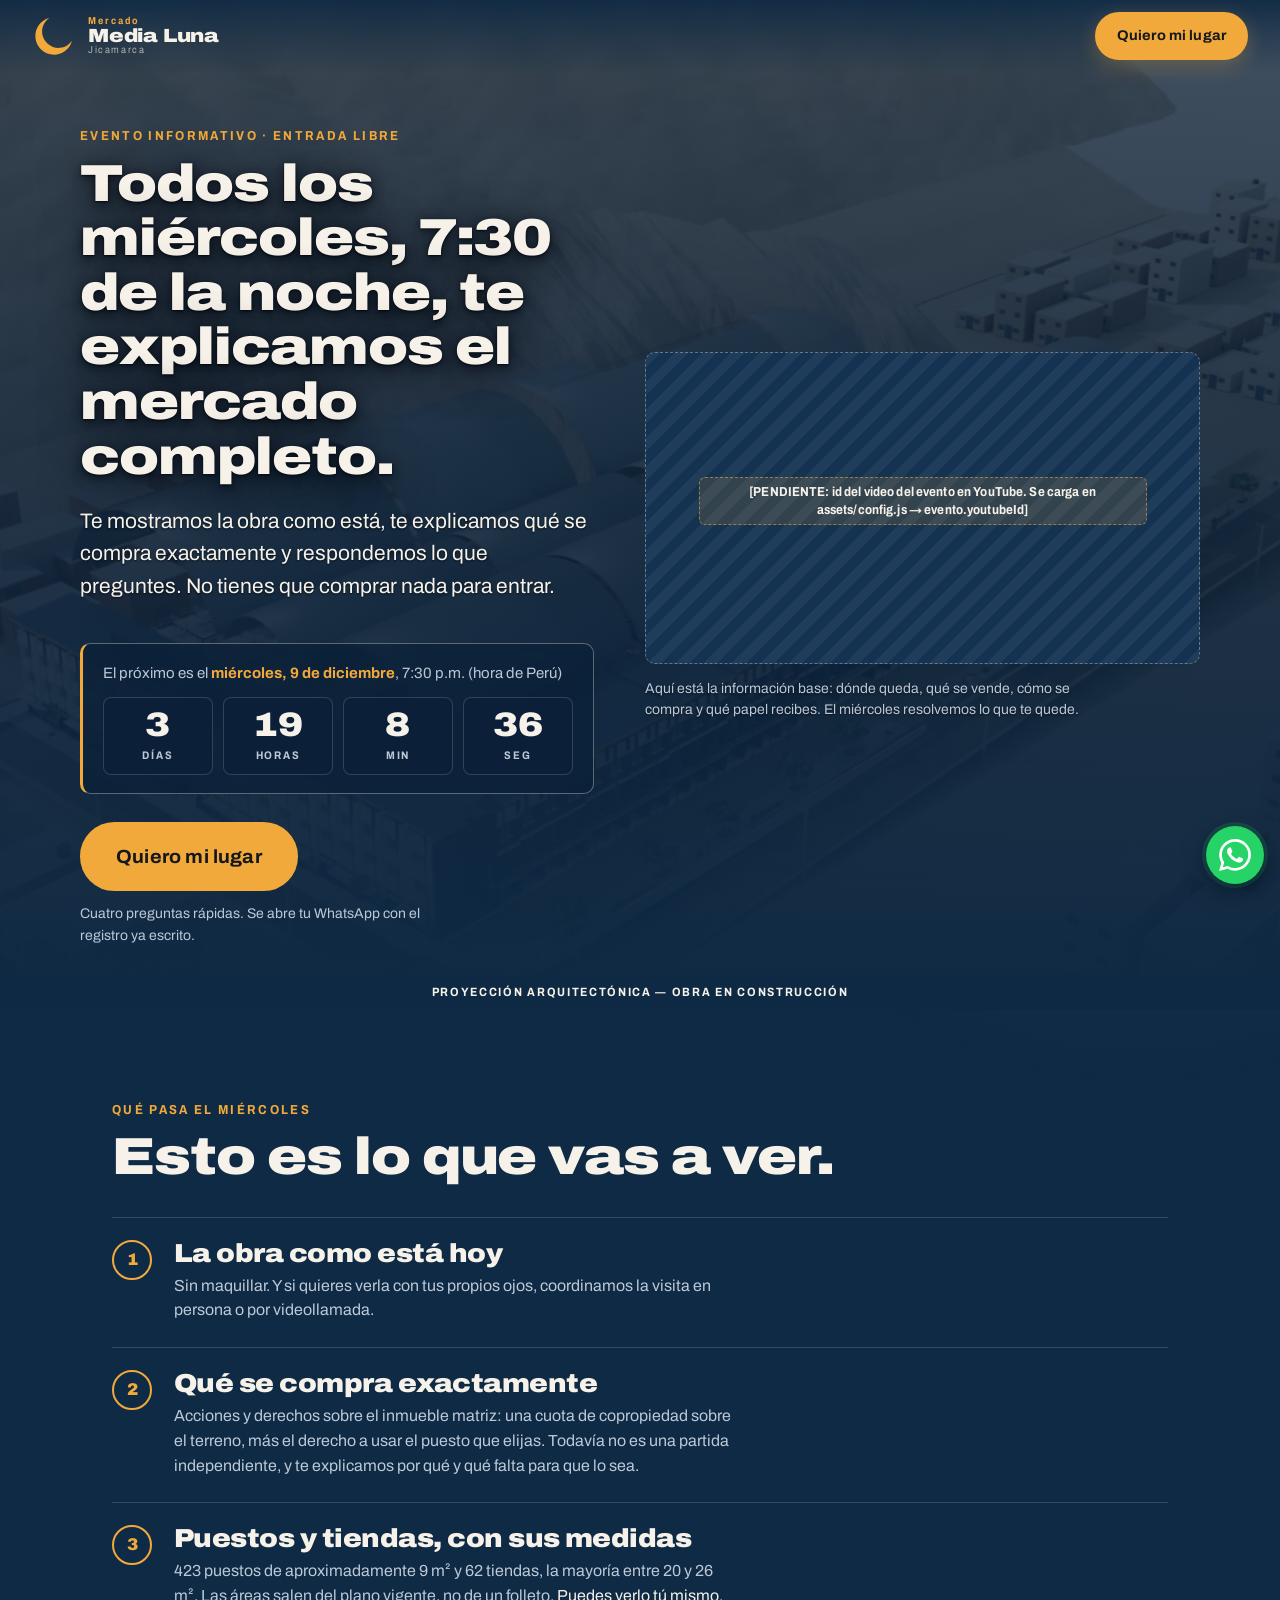
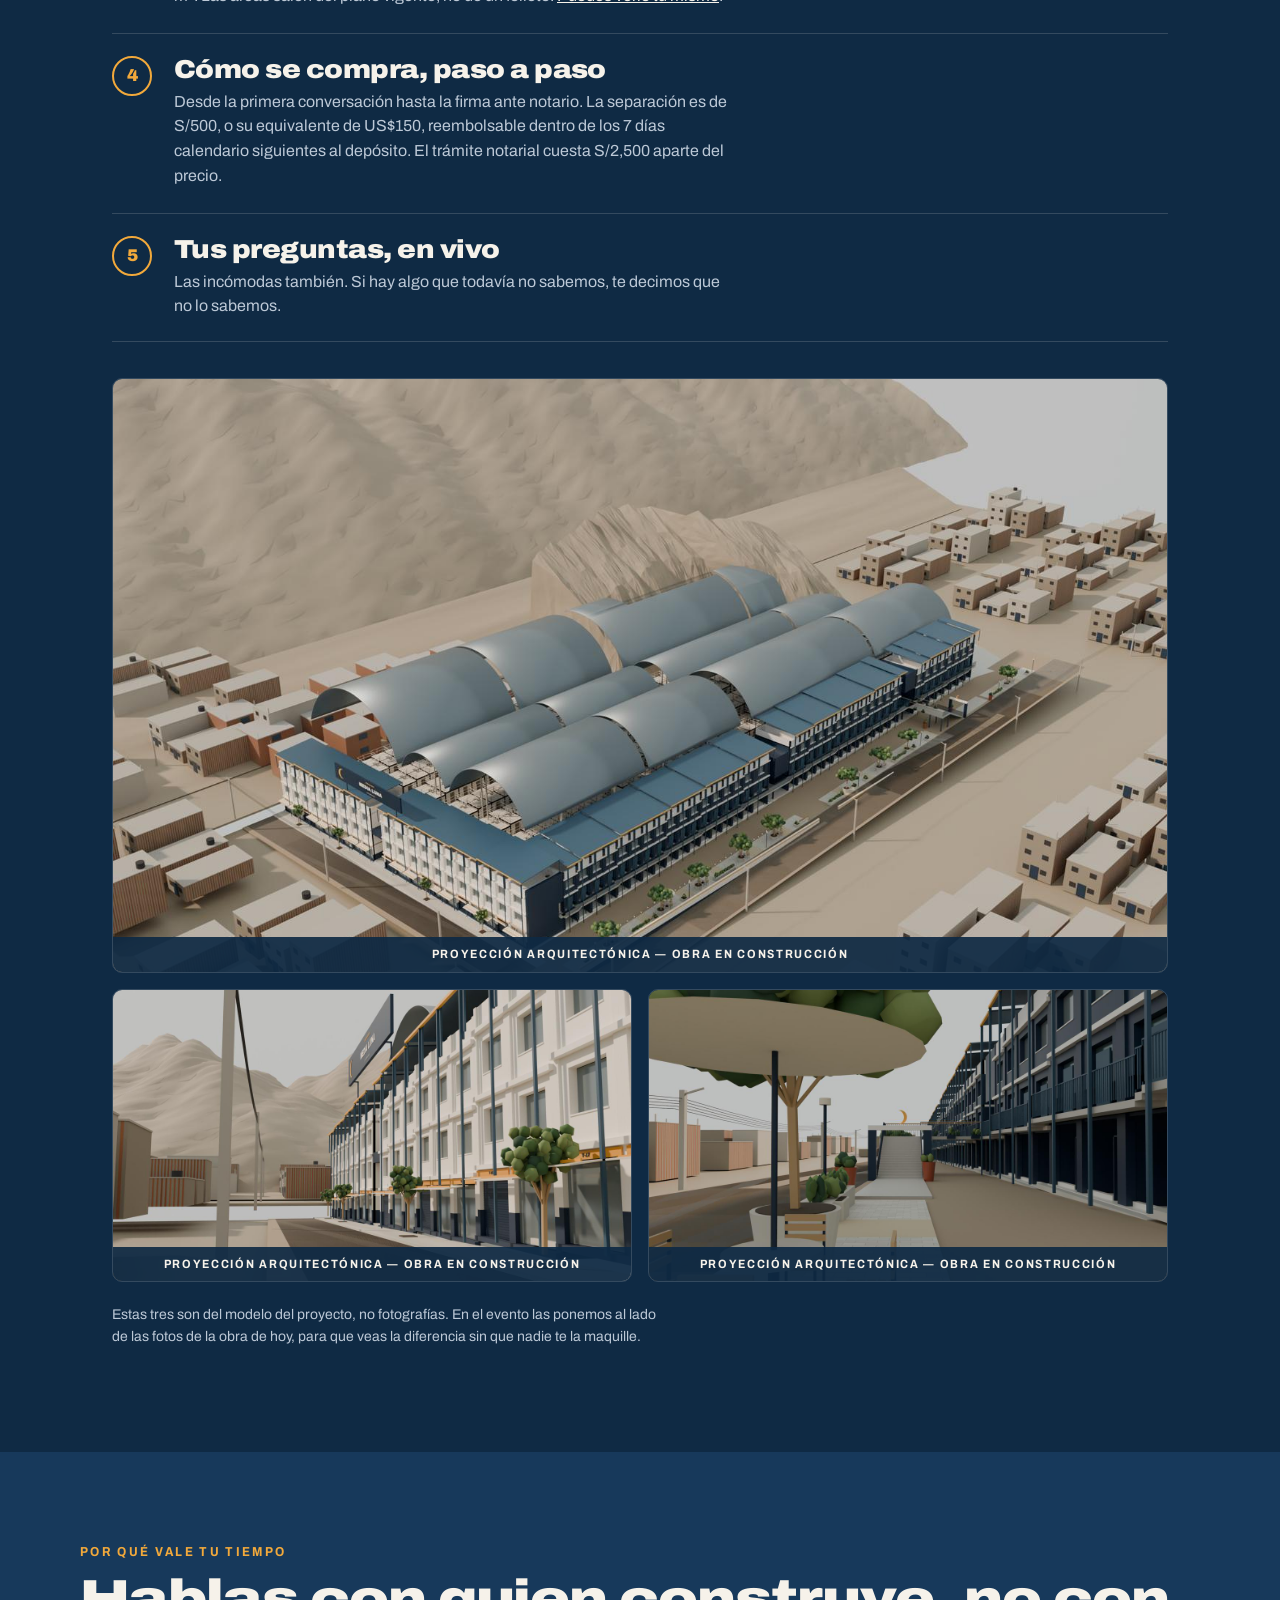
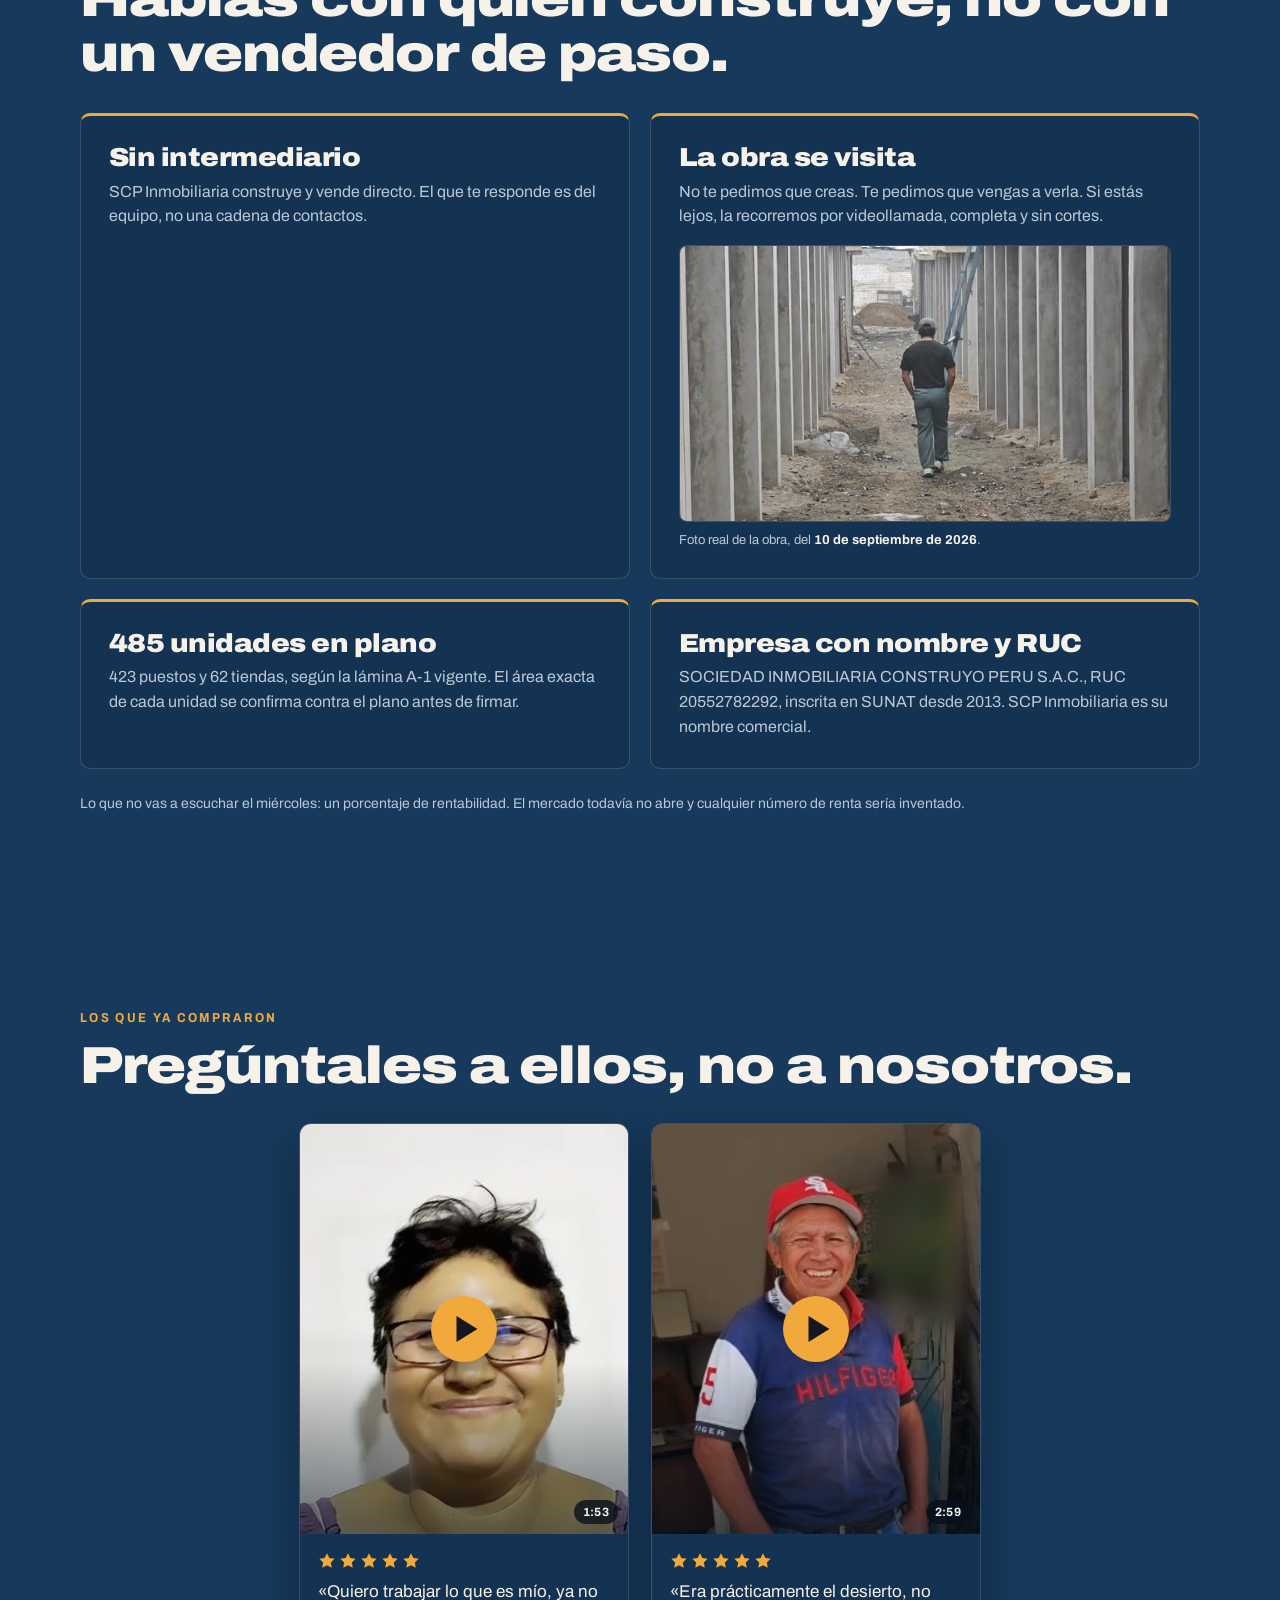
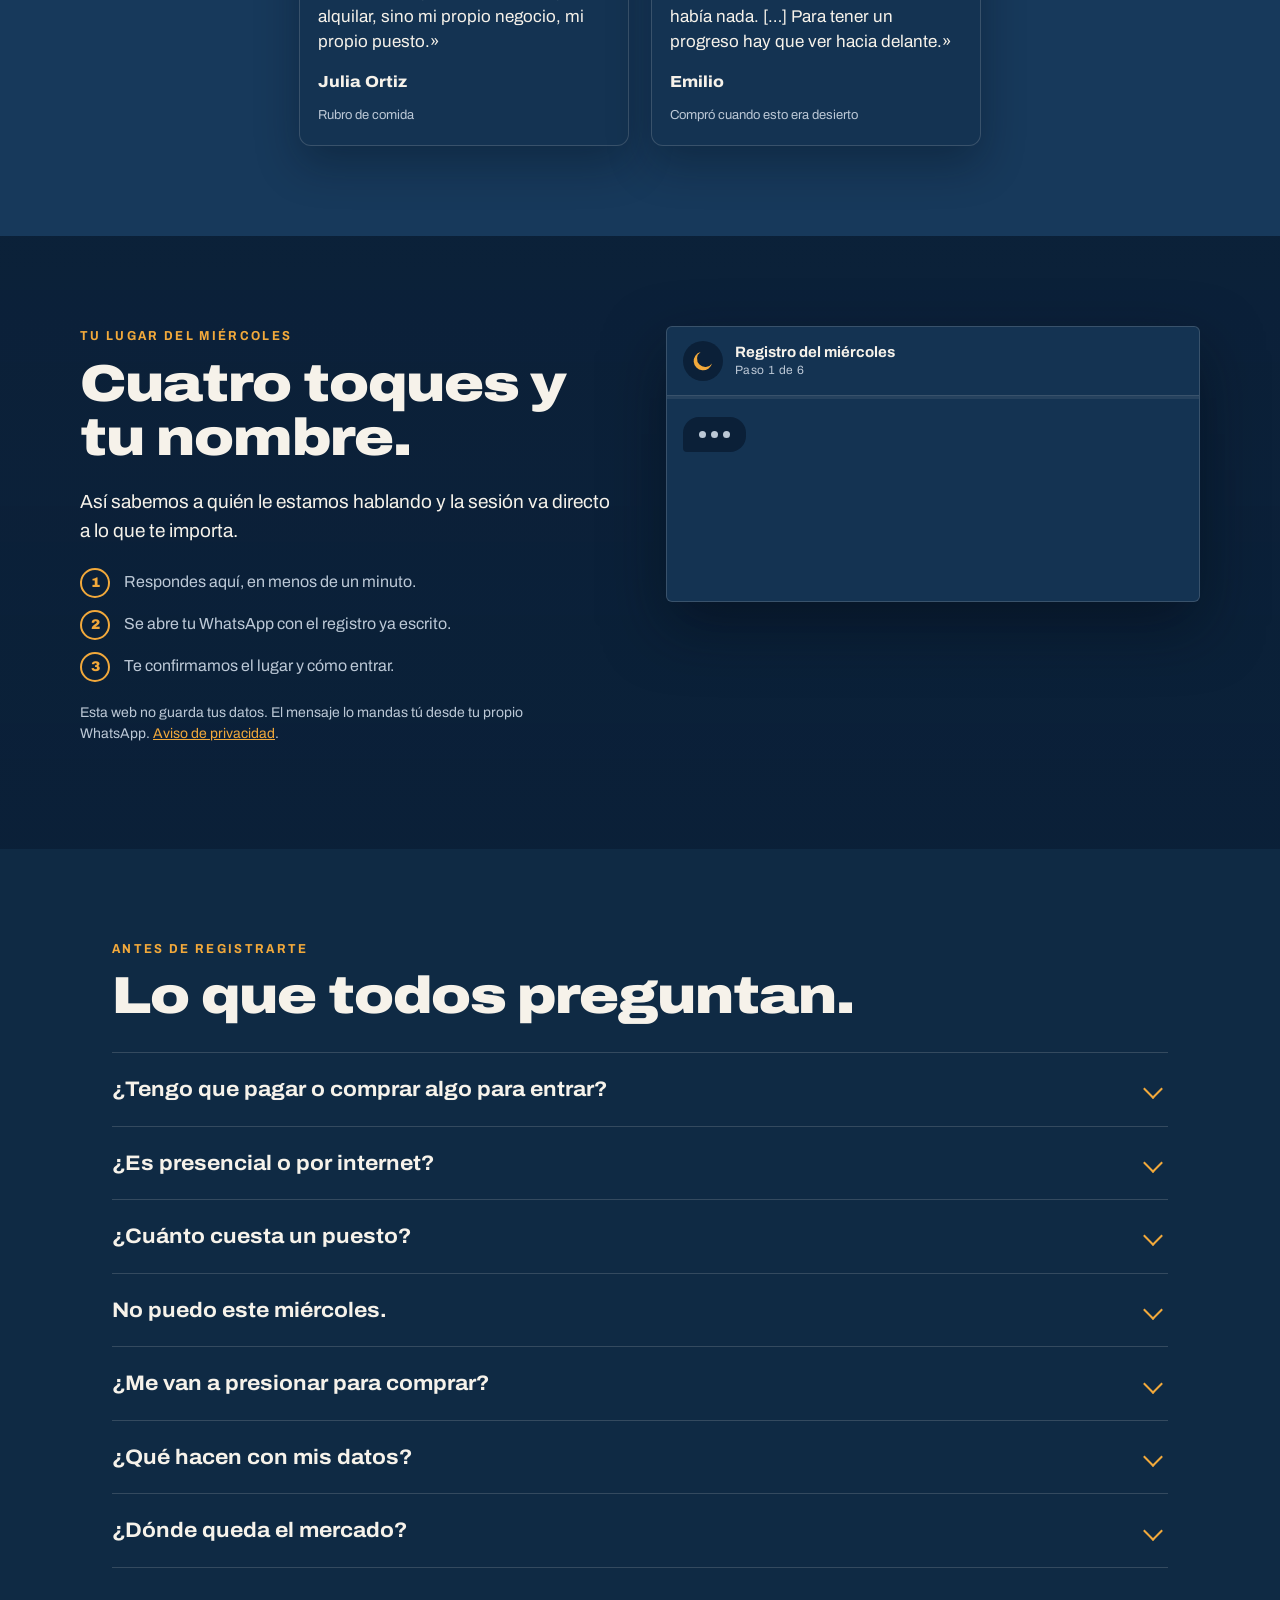
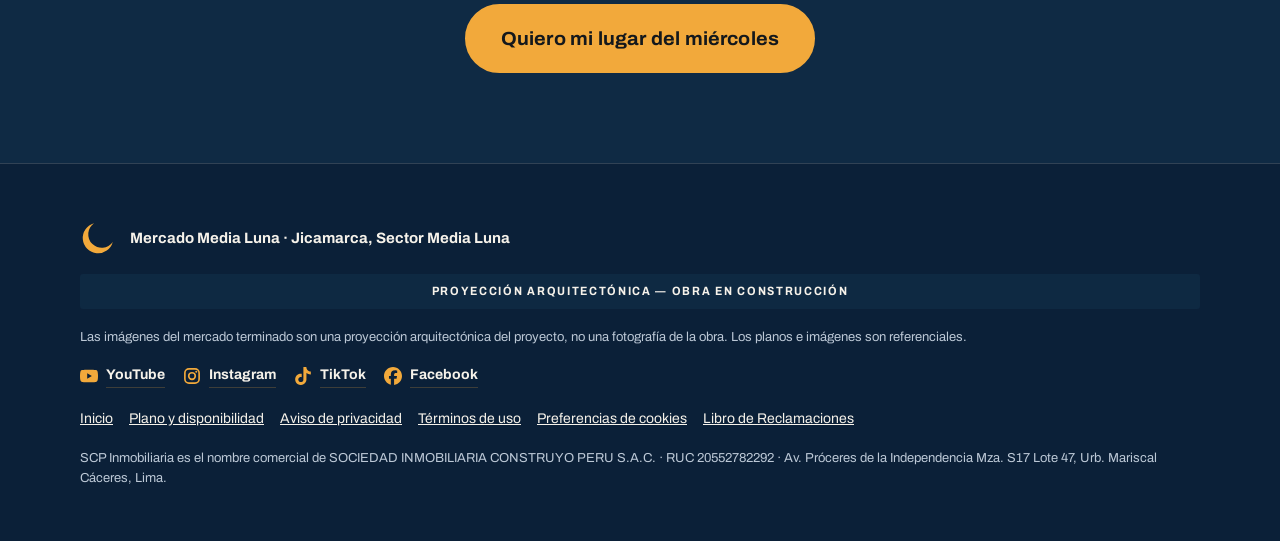
==== commit f9a5728d: "Publica /sabado-26 y une los testimonios en una sola tarjeta con video /sabado-26 es la página del e" ====
--- a/evento.html
+++ b/evento.html
@@ -24,7 +24,7 @@
 <link rel="preconnect" href="https://fonts.googleapis.com">
 <link rel="preconnect" href="https://fonts.gstatic.com" crossorigin>
 <link rel="stylesheet" href="https://fonts.googleapis.com/css2?family=Archivo:wdth,wght@75..125,400;75..125,500;75..125,700;75..125,900&display=swap">
-<link rel="stylesheet" href="assets/styles.css?v=f5cd2595">
+<link rel="stylesheet" href="assets/styles.css?v=ccb262ba">
 <noscript><style>.reveal{opacity:1!important;transform:none!important}</style></noscript>
 </head>
 <body class="pagina-evento">
@@ -83,6 +83,7 @@
       </div>
 
     </div>
+    <p class="proyeccion ev-hero-barra" role="note">Proyección arquitectónica — obra en construcción</p>
   </header>
 
   <!-- ============ QUÉ PASA EL MIÉRCOLES ============ -->
@@ -166,15 +167,9 @@
       <p class="kicker">Los que ya compraron</p>
       <h2 id="h-testi">Pregúntales a ellos, no a nosotros.</h2>
     </div>
-    <div class="testi-rail" id="testi-rail" role="list"></div>
-    <p class="testi-vacio pend reveal">[PENDIENTE: videos de compradores con autorización de imagen firmada para la web]</p>
-    <p class="testi-aviso pend reveal" hidden>[PENDIENTE: autorización de imagen firmada por el comprador que aparece en el video]</p>
-
-    <div class="escritos-head reveal">
-      <h3 id="h-escritos">Lo que nos escribieron</h3>
-    </div>
-    <div class="escritos" id="escritos" role="list"></div>
-    <p class="escritos-vacio pend reveal">[PENDIENTE: testimonios escritos con la autorización firmada de quien los dice. Se cargan en assets/config.js → evento.testimoniosEscritos]</p>
+    <div class="tgrid" id="testi-rail" role="list"></div>
+    <p class="testi-vacio pend reveal">[PENDIENTE: videos de compradores con autorización de imagen para la web]</p>
+    <p class="testi-aviso pend reveal" hidden>[PENDIENTE: autorización de imagen del comprador que aparece en el video]</p>
   </section>
 
   <!-- ============ REGISTRO (embudo corto) ============ -->
@@ -265,9 +260,10 @@
   <svg viewBox="0 0 24 24" aria-hidden="true" width="32" height="32"><path fill="currentColor" d="M17.472 14.382c-.297-.149-1.758-.867-2.03-.967-.273-.099-.471-.148-.67.15-.197.297-.767.966-.94 1.164-.173.199-.347.223-.644.075-.297-.15-1.255-.463-2.39-1.475-.883-.788-1.48-1.761-1.653-2.059-.173-.297-.018-.458.13-.606.134-.133.298-.347.446-.52.149-.174.198-.298.298-.497.099-.198.05-.371-.025-.52-.075-.149-.669-1.612-.916-2.207-.242-.579-.487-.5-.669-.51a12.8 12.8 0 0 0-.57-.01c-.198 0-.52.074-.792.372-.272.297-1.04 1.016-1.04 2.479 0 1.462 1.065 2.875 1.213 3.074.149.198 2.096 3.2 5.077 4.487.709.306 1.262.489 1.694.625.712.227 1.36.195 1.872.118.571-.085 1.758-.719 2.006-1.413.248-.694.248-1.289.173-1.413-.074-.124-.272-.198-.57-.347m-5.421 7.403h-.004a9.87 9.87 0 0 1-5.031-1.378l-.361-.214-3.741.982.998-3.648-.235-.374a9.86 9.86 0 0 1-1.51-5.26c.001-5.45 4.436-9.884 9.888-9.884 2.64 0 5.122 1.03 6.988 2.898a9.825 9.825 0 0 1 2.893 6.994c-.003 5.45-4.437 9.884-9.885 9.884m8.413-18.297A11.815 11.815 0 0 0 12.05 0C5.495 0 .16 5.335.157 11.892c0 2.096.547 4.142 1.588 5.945L.057 24l6.305-1.654a11.882 11.882 0 0 0 5.683 1.448h.005c6.554 0 11.89-5.335 11.893-11.893a11.821 11.821 0 0 0-3.48-8.413"/></svg>
 </a>
 
-<script src="assets/config.js?v=f5cd2595"></script>
-<script src="assets/medicion.js?v=f5cd2595"></script>
-<script src="assets/evento.js?v=f5cd2595"></script>
+<script src="assets/config.js?v=ccb262ba"></script>
+<script src="assets/testimonios.js?v=ccb262ba"></script>
+<script src="assets/medicion.js?v=ccb262ba"></script>
+<script src="assets/evento.js?v=ccb262ba"></script>
 
 <script type="application/ld+json">
 {
--- a/assets/styles.css
+++ b/assets/styles.css
@@ -638,6 +638,61 @@
 .testi-card iframe{ width:100%; aspect-ratio:9/16; border:0; display:block }
 .testi-meta{ padding:12px 14px; font-size:13px; color:var(--text-secondary) }
 
+/* Tarjeta de testimonio (desde el 25/09/2026): foto, estrellas, sus
+   palabras, nombre y rubro. La foto es el botón del video; al tocarla, el
+   video vertical ocupa su lugar. En celular las tarjetas se deslizan de lado. */
+.tgrid{
+  display:grid; grid-template-columns:repeat(auto-fit, minmax(260px, 330px)); justify-content:center;
+  gap:22px; max-width:var(--maxw); margin:30px auto 0;
+}
+.tgrid:empty{ display:none }
+@media (max-width:620px){
+  .tgrid{
+    display:flex; overflow-x:auto; scroll-snap-type:x mandatory; gap:14px;
+    margin-inline:calc(var(--gutter) * -1); padding:0 var(--gutter) 10px; scroll-padding-inline:var(--gutter);
+  }
+  .tgrid .tcard{ flex:0 0 min(80vw, 320px); scroll-snap-align:start }
+}
+.tcard{
+  display:flex; flex-direction:column; overflow:hidden;
+  background:var(--panel); border:1px solid var(--rule); border-radius:12px;
+  box-shadow:0 18px 44px rgba(4,12,22,.32);
+}
+.tcard-foto{
+  position:relative; display:block; width:100%; aspect-ratio:4/5; padding:0; border:0; margin:0;
+  cursor:pointer; background:var(--canvas-deep); font:inherit; color:inherit; overflow:hidden;
+}
+.tcard-foto img{ display:block; width:100%; height:100%; object-fit:cover; transition:transform .6s var(--ease) }
+.tcard-foto::after{
+  content:""; position:absolute; inset:0; pointer-events:none;
+  background:linear-gradient(to top, rgba(6,16,28,.6), rgba(6,16,28,0) 42%);
+}
+.tcard-play{
+  position:absolute; left:50%; top:50%; transform:translate(-50%,-50%); z-index:2;
+  width:66px; height:66px; border-radius:50%; background:var(--accent);
+  box-shadow:0 10px 30px rgba(4,12,22,.5); transition:transform .3s var(--ease), background .3s var(--ease);
+}
+.tcard-play::before{
+  content:""; position:absolute; left:calc(50% + 3px); top:50%; transform:translate(-50%,-50%);
+  border-left:21px solid var(--ink); border-top:13px solid transparent; border-bottom:13px solid transparent;
+}
+.tcard-foto:hover .tcard-play{ transform:translate(-50%,-50%) scale(1.07); background:var(--accent-hover) }
+.tcard-foto:hover img{ transform:scale(1.03) }
+.tcard-foto:focus-visible{ outline:3px solid var(--accent); outline-offset:-3px; border-radius:12px 12px 0 0 }
+.tcard-dur{
+  position:absolute; right:10px; bottom:10px; z-index:2; padding:3px 9px; border-radius:999px;
+  font-size:12px; font-weight:700; letter-spacing:.03em; background:rgba(6,16,28,.78); color:var(--text-primary);
+}
+.tcard-video{ display:block; width:100%; aspect-ratio:9/16; border:0; background:#000 }
+.tcard-cuerpo{ display:flex; flex-direction:column; gap:10px; flex:1; padding:18px 18px 20px }
+.tcard-estrellas{ display:flex; gap:3px; margin:0; color:var(--accent) }
+.tcard-estrellas svg{ width:18px; height:18px; fill:currentColor }
+.tcard-cita{ margin:0; font-size:17px; line-height:1.45; color:var(--text-primary) }
+.tcard-cita p{ margin:0; max-width:none }
+.tcard-nombre{ margin:auto 0 0; padding-top:6px; font-weight:800; font-size:16px; font-variation-settings:"wdth" 108 }
+.tcard-desc{ margin:0; font-size:13px; color:var(--text-secondary) }
+@media (prefers-reduced-motion:reduce){ .tcard-foto img,.tcard-play{ transition:none } }
+
 /* ---------- faq ---------- */
 .faq-list{ margin-top:28px; border-top:1px solid var(--rule) }
 .faq details{ border-bottom:1px solid var(--rule) }
@@ -1012,22 +1067,6 @@
 .valor-card h3{ margin-bottom:.3em }
 .valor-card p{ color:var(--text-secondary); font-size:16px; margin:0 }
 
-/* ---------- testimonios escritos ---------- */
-.escritos-head,.escritos,.escritos-vacio{ max-width:var(--maxw); margin-inline:auto }
-.escritos-head{ margin-top:48px; padding-top:28px; border-top:1px solid var(--rule) }
-.escritos-head h3{ margin:0 }
-.escritos{ display:grid; gap:16px; margin-top:22px }
-@media (min-width:760px){ .escritos{ grid-template-columns:1fr 1fr; gap:20px } }
-.escritos:empty{ display:none }
-.escrito{
-  margin:0; background:var(--panel); border:1px solid var(--rule); border-left:3px solid var(--accent);
-  border-radius:8px; padding:20px 22px;
-}
-.escrito blockquote{ margin:0 0 12px; font-size:17px; line-height:1.5 }
-.escrito blockquote::before{ content:"\201C" }
-.escrito blockquote::after{ content:"\201D" }
-.escrito figcaption{ font-size:13px; color:var(--text-secondary); letter-spacing:.02em }
-.escritos-vacio{ display:block; margin-top:22px; width:fit-content }
 
 /* ---------- el paso del documento ---------- */
 .chat-campo-doble{ grid-template-columns:1fr 1fr auto }
@@ -1046,3 +1085,126 @@
 .pagina-evento .hablemos{ scroll-margin-top:72px }
 .pagina-evento .hablemos-copy .small{ margin-top:20px }
 .pagina-evento .hablemos-copy .small a{ color:var(--accent) }
+
+/* =========================================================================
+   /sabado-26 — evento en vivo de una sola fecha (desde el 25/09/2026)
+   Las clases van con prefijo sab- para no pisar nada del resto del sitio.
+   ========================================================================= */
+.ev-hero{ position:relative }
+/* la barra obligatoria del render de fondo, pegada al pie del hero */
+.ev-hero-barra{ position:absolute; left:0; right:0; bottom:0; margin:0 }
+.sab-hero{ padding-bottom:clamp(72px,9vh,104px) }
+.sab-hero h1{ font-size:clamp(29px,3.9vw,46px); max-width:22ch }
+
+/* según la fase del evento (evento.js pone data-fase en <body>) */
+.sab-solo-fin{ display:none }
+body[data-fase="terminado"] .sab-solo-activo{ display:none !important }
+body[data-fase="terminado"] .sab-solo-fin{ display:block }
+body[data-fase="terminado"] .sab-precio{ opacity:.5 }
+
+/* dónde se transmite */
+.sab-plataformas{ list-style:none; display:flex; flex-wrap:wrap; gap:10px; padding:0; margin:22px 0 0 }
+.sab-plataformas a{
+  display:inline-flex; align-items:center; gap:8px; min-height:40px; padding:8px 14px;
+  border-radius:999px; border:1px solid var(--rule-strong); background:rgba(11,32,56,.6);
+  color:var(--text-primary); text-decoration:none; font-weight:700; font-size:14px;
+  transition:border-color .3s var(--ease);
+}
+.sab-plataformas a:hover{ border-color:var(--accent) }
+.sab-plataformas .red-ico{ width:18px; height:18px; flex:none; color:var(--accent) }
+
+/* la oferta con su ancla, en el hero */
+.sab-precio{
+  max-width:430px; padding:22px 24px 20px; border-radius:12px;
+  background:rgba(11,32,56,.84); border:1px solid var(--rule-strong); border-top:3px solid var(--accent);
+  box-shadow:0 24px 60px rgba(4,12,22,.45); backdrop-filter:blur(4px);
+}
+@media (min-width:1040px){ .sab-precio{ margin-left:auto } }
+.sab-precio p{ margin:0; max-width:none }
+.sab-precio-rotulo{
+  font-size:13px; font-weight:700; letter-spacing:.14em; text-transform:uppercase;
+  color:var(--accent); font-variation-settings:"wdth" 88;
+}
+.sab-precio p.sab-precio-lista{ margin-top:12px; font-size:15px; color:var(--text-secondary) }
+.sab-precio s,.sab-prod s{ text-decoration-thickness:2px; text-decoration-color:rgba(242,169,59,.85) }
+/* dólares y soles en caracteres iguales (Ley 29571, art. 6) */
+.sab-precio p.sab-precio-evento{ display:flex; flex-wrap:wrap; align-items:baseline; gap:0 14px; margin-top:6px }
+.sab-precio-num{
+  font-size:clamp(30px,3.6vw,42px); font-weight:900; font-variation-settings:"wdth" 110;
+  letter-spacing:-.02em; line-height:1.1; font-variant-numeric:tabular-nums;
+}
+.sab-precio p.sab-precio-ahorro{
+  display:inline-block; margin-top:12px; padding:5px 12px; border-radius:999px;
+  background:var(--accent); color:var(--ink); font-weight:800; font-size:14px;
+}
+.sab-precio p.sab-precio-nota{ margin-top:12px; font-size:13px; color:var(--text-secondary) }
+.sab-precio-nota a{ color:var(--accent) }
+
+/* el problema, con la cuenta del visitante */
+.sab-dolor{ padding:clamp(64px,10vh,120px) var(--gutter); background:var(--canvas-deep) }
+/* minmax(0,1fr): sin esto la columna toma el ancho mínimo de su contenido y la sección se sale de la pantalla en celular */
+.sab-dolor-inner{ max-width:var(--maxw); margin-inline:auto; display:grid; grid-template-columns:minmax(0,1fr); gap:clamp(24px,4vw,56px); align-items:center }
+.sab-dolor-inner > *{ min-width:0 }
+@media (min-width:900px){ .sab-dolor-inner{ grid-template-columns:minmax(0,1fr) minmax(0,440px) } }
+.sab-calc select{
+  width:100%; font:inherit; font-size:17px; padding:11px 12px; border-radius:8px;
+  border:1px solid var(--rule-strong); background:var(--canvas-deep); color:var(--text-primary);
+}
+.sab-calc select:focus-visible{ outline:3px solid var(--accent); outline-offset:2px }
+.sab-calc-res{ margin:6px 0 0; font-size:17px; line-height:1.45; color:var(--text-secondary); max-width:none }
+.sab-calc-res.lleno{ color:var(--text-primary) }
+.sab-calc-res strong{ display:block; margin:2px 0; font-size:clamp(26px,3vw,34px); font-weight:900; color:var(--accent); font-variant-numeric:tabular-nums }
+
+/* alquilar o tener tu puesto */
+.sab-compara{ padding:clamp(64px,10vh,120px) var(--gutter); max-width:var(--maxw); margin:0 auto }
+.sab-compara-grid{ display:grid; gap:18px; margin-top:30px }
+@media (min-width:820px){ .sab-compara-grid{ grid-template-columns:1fr 1fr } }
+.sab-col{ border-radius:12px; padding:24px 24px 26px; border:1px solid var(--rule) }
+.sab-col h3{ margin-bottom:.7em }
+.sab-col ul{ list-style:none; margin:0; padding:0; display:grid; gap:14px }
+.sab-col li{ position:relative; padding-left:32px; font-size:16px; line-height:1.5 }
+.sab-col li::before{
+  position:absolute; left:0; top:.1em; width:22px; height:22px; border-radius:50%;
+  display:grid; place-items:center; font-size:12px; font-weight:900;
+}
+.sab-col-antes{ background:rgba(11,32,56,.5) }
+.sab-col-antes li{ color:var(--text-secondary) }
+.sab-col-antes li::before{ content:"✕"; border:1px solid var(--rule-strong); color:var(--text-secondary) }
+.sab-col-despues{ background:var(--panel); border-color:rgba(242,169,59,.45) }
+.sab-col-despues li::before{ content:"✓"; background:var(--accent); color:var(--ink) }
+.sab-compara .nota{ margin-top:22px }
+.sab-compara .nota a{ color:var(--accent) }
+
+/* lo que te llevas */
+.sab-llevas{ padding:clamp(64px,10vh,120px) var(--gutter); background:var(--panel-2) }
+.sab-llevas-inner{ max-width:var(--maxw); margin-inline:auto }
+.sab-check{ list-style:none; margin:26px 0 0; padding:0; display:grid; gap:14px; max-width:760px }
+.sab-check li{ position:relative; padding-left:40px; font-size:clamp(16px,1.6vw,19px); line-height:1.5 }
+.sab-check li::before{
+  content:"✓"; position:absolute; left:0; top:.05em; width:26px; height:26px; border-radius:50%;
+  display:grid; place-items:center; background:var(--accent); color:var(--ink); font-size:14px; font-weight:900;
+}
+
+/* la oferta con todas sus condiciones */
+.sab-oferta{ padding:clamp(64px,10vh,120px) var(--gutter); max-width:var(--maxw); margin:0 auto }
+.sab-oferta-grid{ display:grid; gap:18px; margin-top:30px }
+@media (min-width:820px){ .sab-oferta-grid{ grid-template-columns:1fr 1fr } }
+.sab-prod{ background:var(--panel); border:1px solid var(--rule); border-top:3px solid var(--accent); border-radius:12px; padding:24px }
+.sab-prod h3{ margin-bottom:.2em }
+.sab-prod p.sab-prod-area{ margin:0 0 16px; font-size:14px; color:var(--text-secondary) }
+.sab-prod dl{ margin:0; display:grid; gap:14px }
+.sab-prod dt{
+  font-size:12px; font-weight:700; letter-spacing:.14em; text-transform:uppercase;
+  color:var(--text-secondary); font-variation-settings:"wdth" 88;
+}
+.sab-prod dd{ margin:4px 0 0; font-size:18px; font-weight:700; font-variant-numeric:tabular-nums }
+.sab-prod-evento dt{ color:var(--accent) }
+.sab-prod-evento dd{ font-size:clamp(22px,2.6vw,28px); font-weight:900 }
+.sab-prod p.sab-prod-nota{ margin:14px 0 0; font-size:13px; color:var(--text-secondary) }
+.sab-condiciones{ margin-top:22px; padding:20px 24px; border:1px solid var(--rule); border-radius:12px; background:rgba(11,32,56,.5) }
+.sab-condiciones h3{ font-size:17px; margin-bottom:.6em }
+.sab-condiciones ul{ margin:0; padding-left:18px; display:grid; gap:6px; font-size:14px; line-height:1.5; color:var(--text-secondary) }
+.sab-vencido{ margin:22px 0 0; font-weight:700; color:var(--accent) }
+.sab-terminado{ align-self:center; background:var(--panel); border:1px solid var(--rule); border-radius:12px; padding:26px }
+.sab-terminado p{ margin:0 0 10px }
+.sab-terminado .btn{ margin-top:8px }
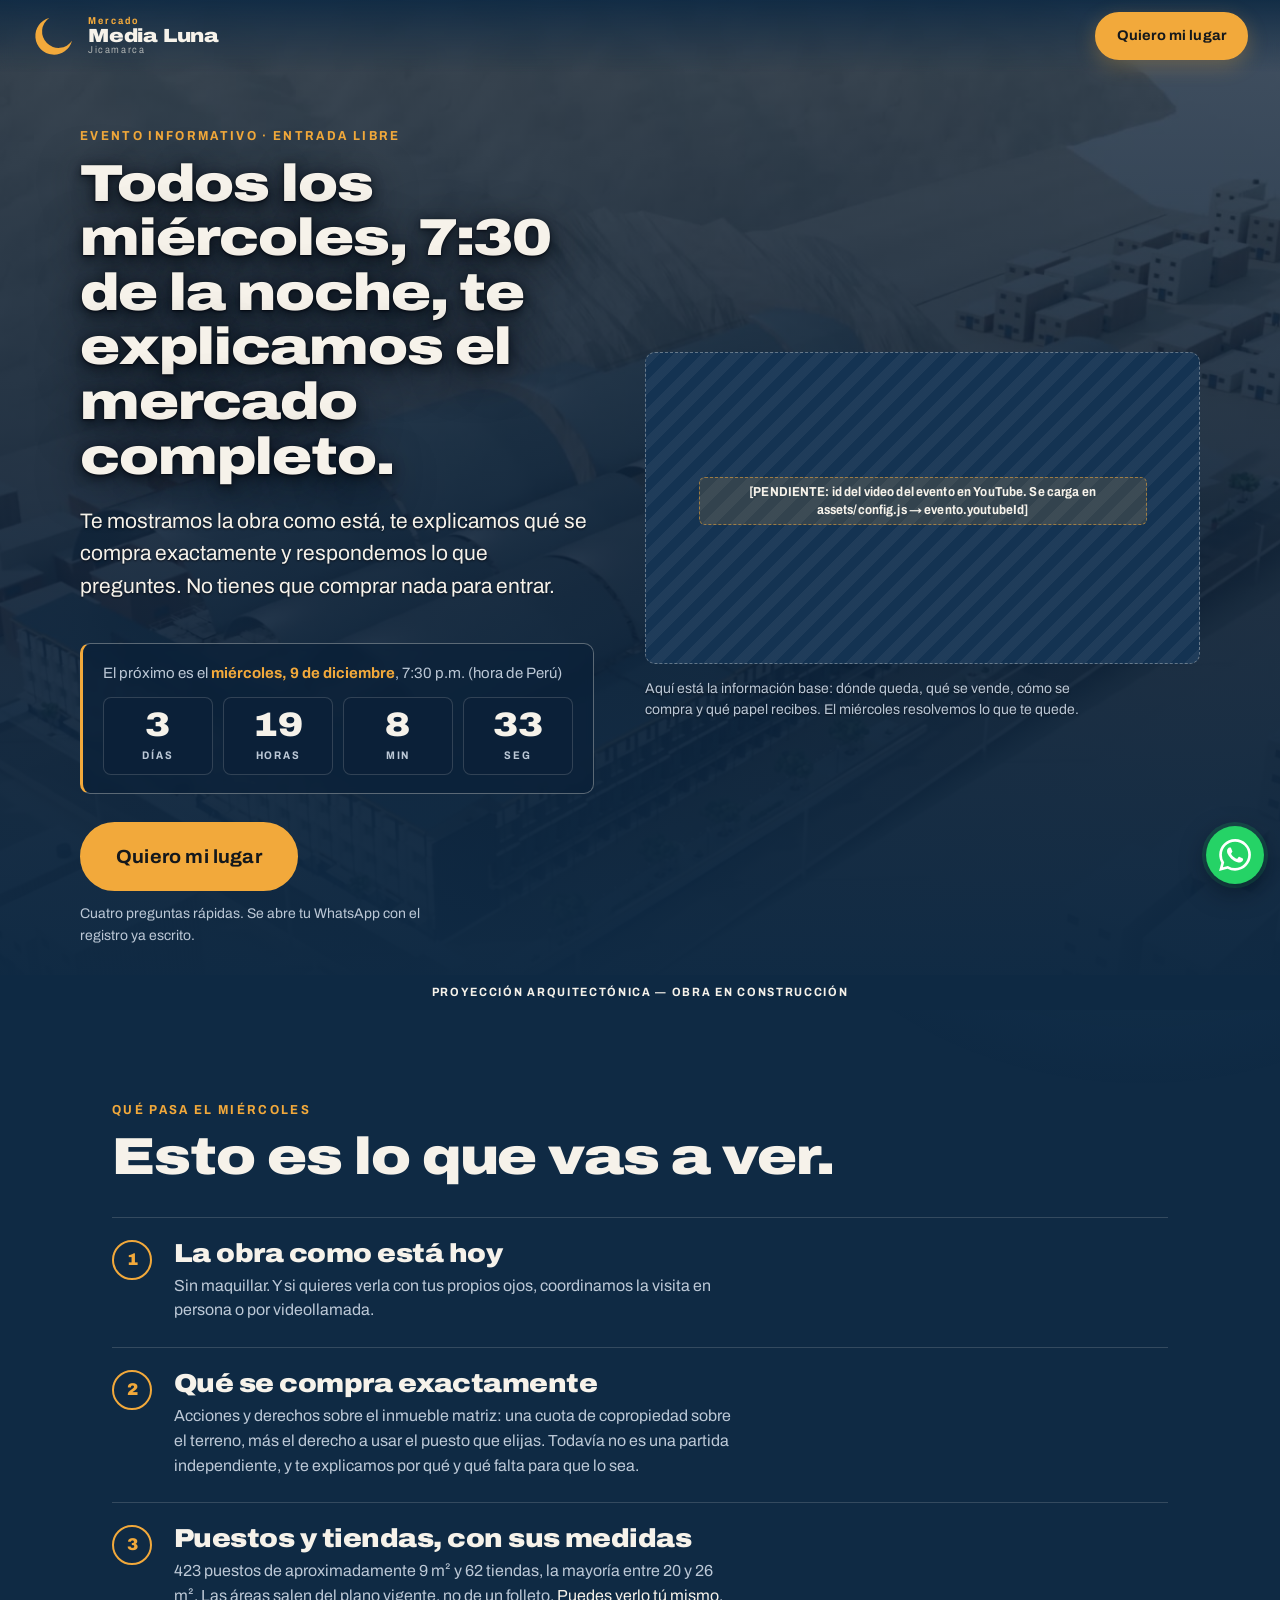
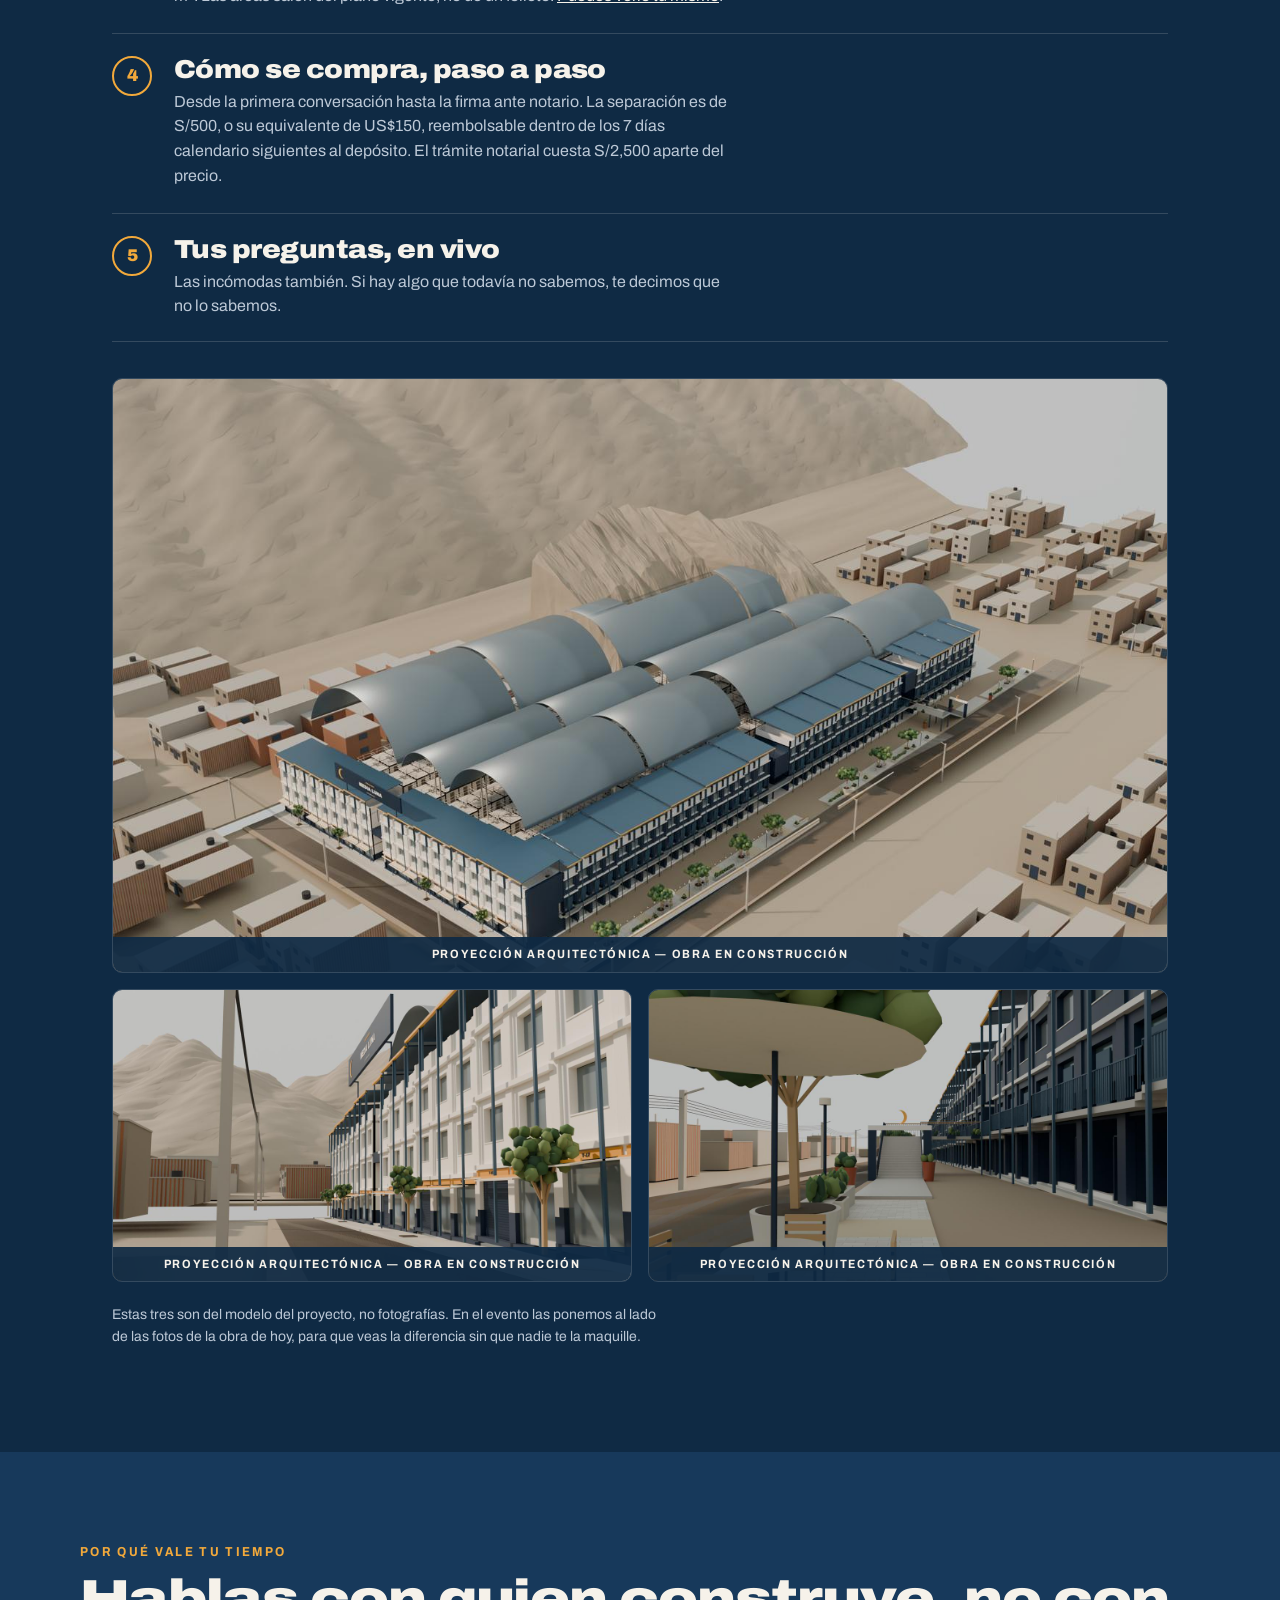
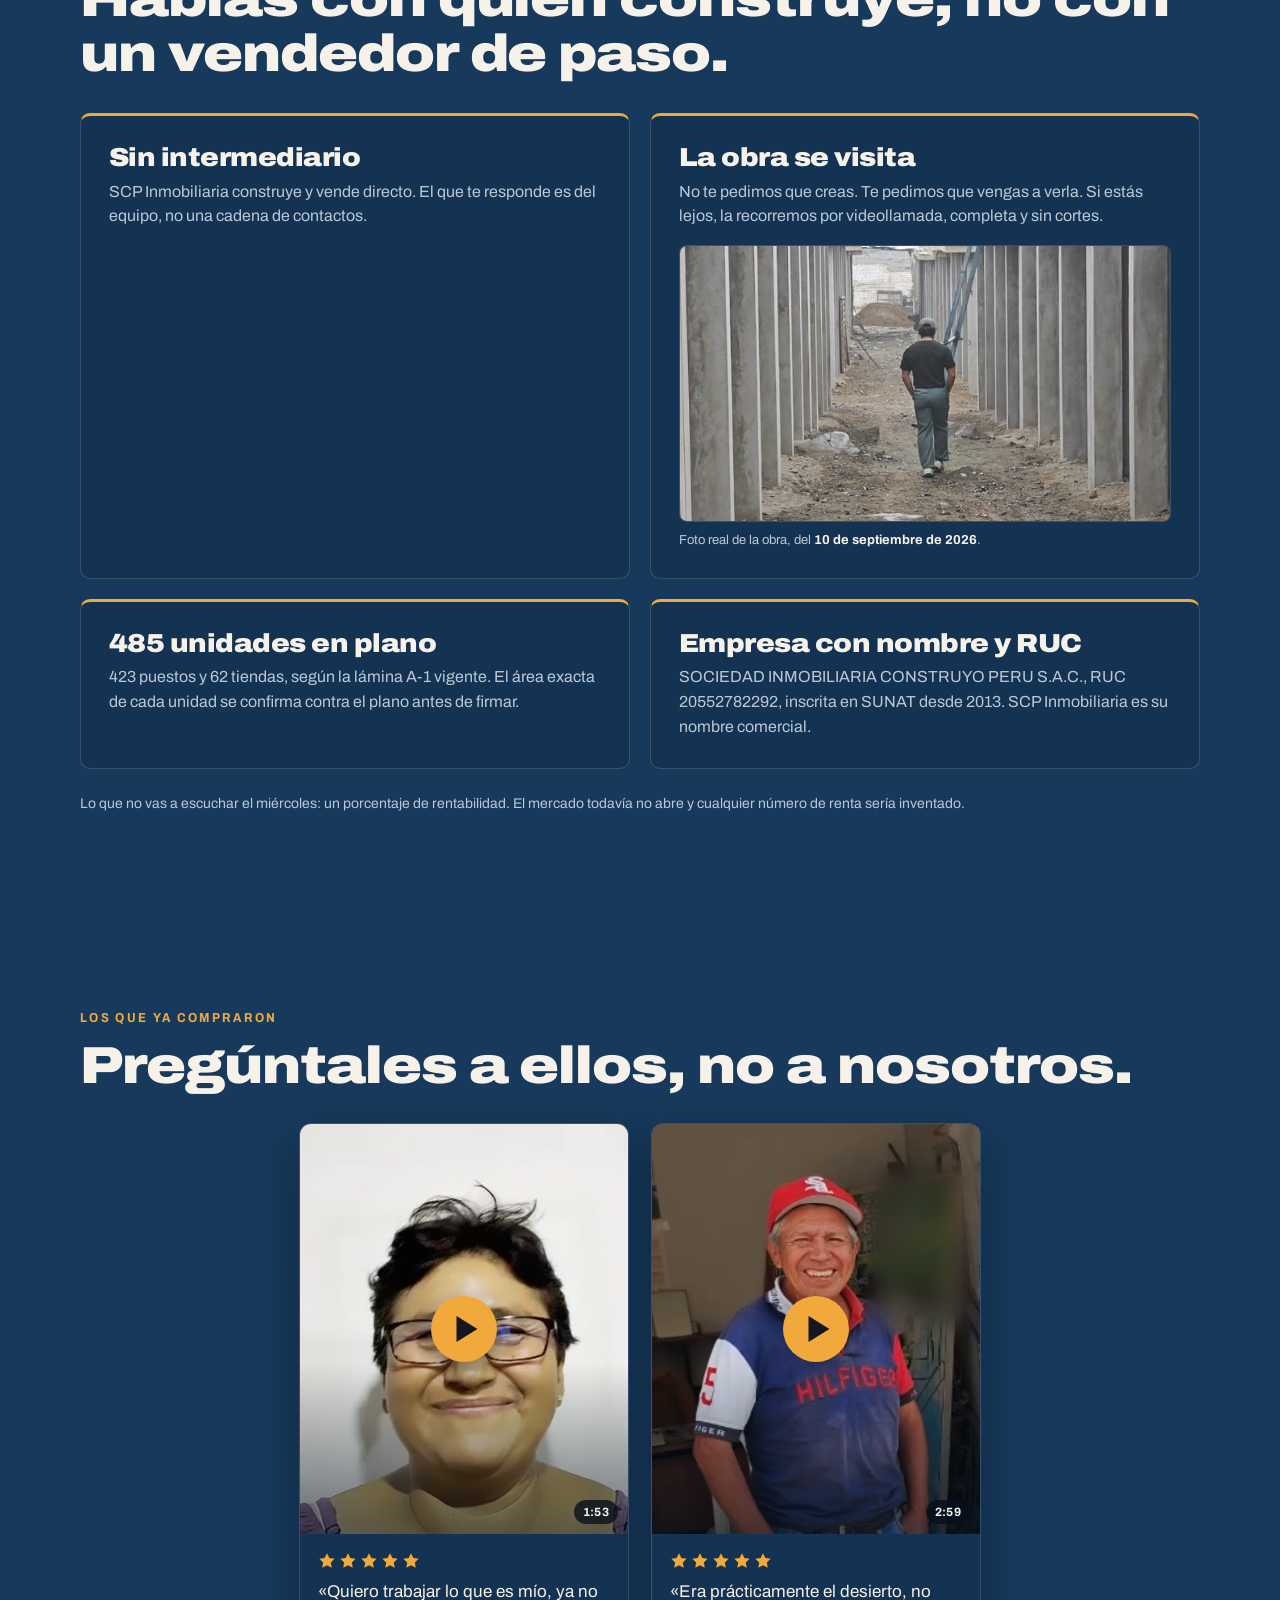
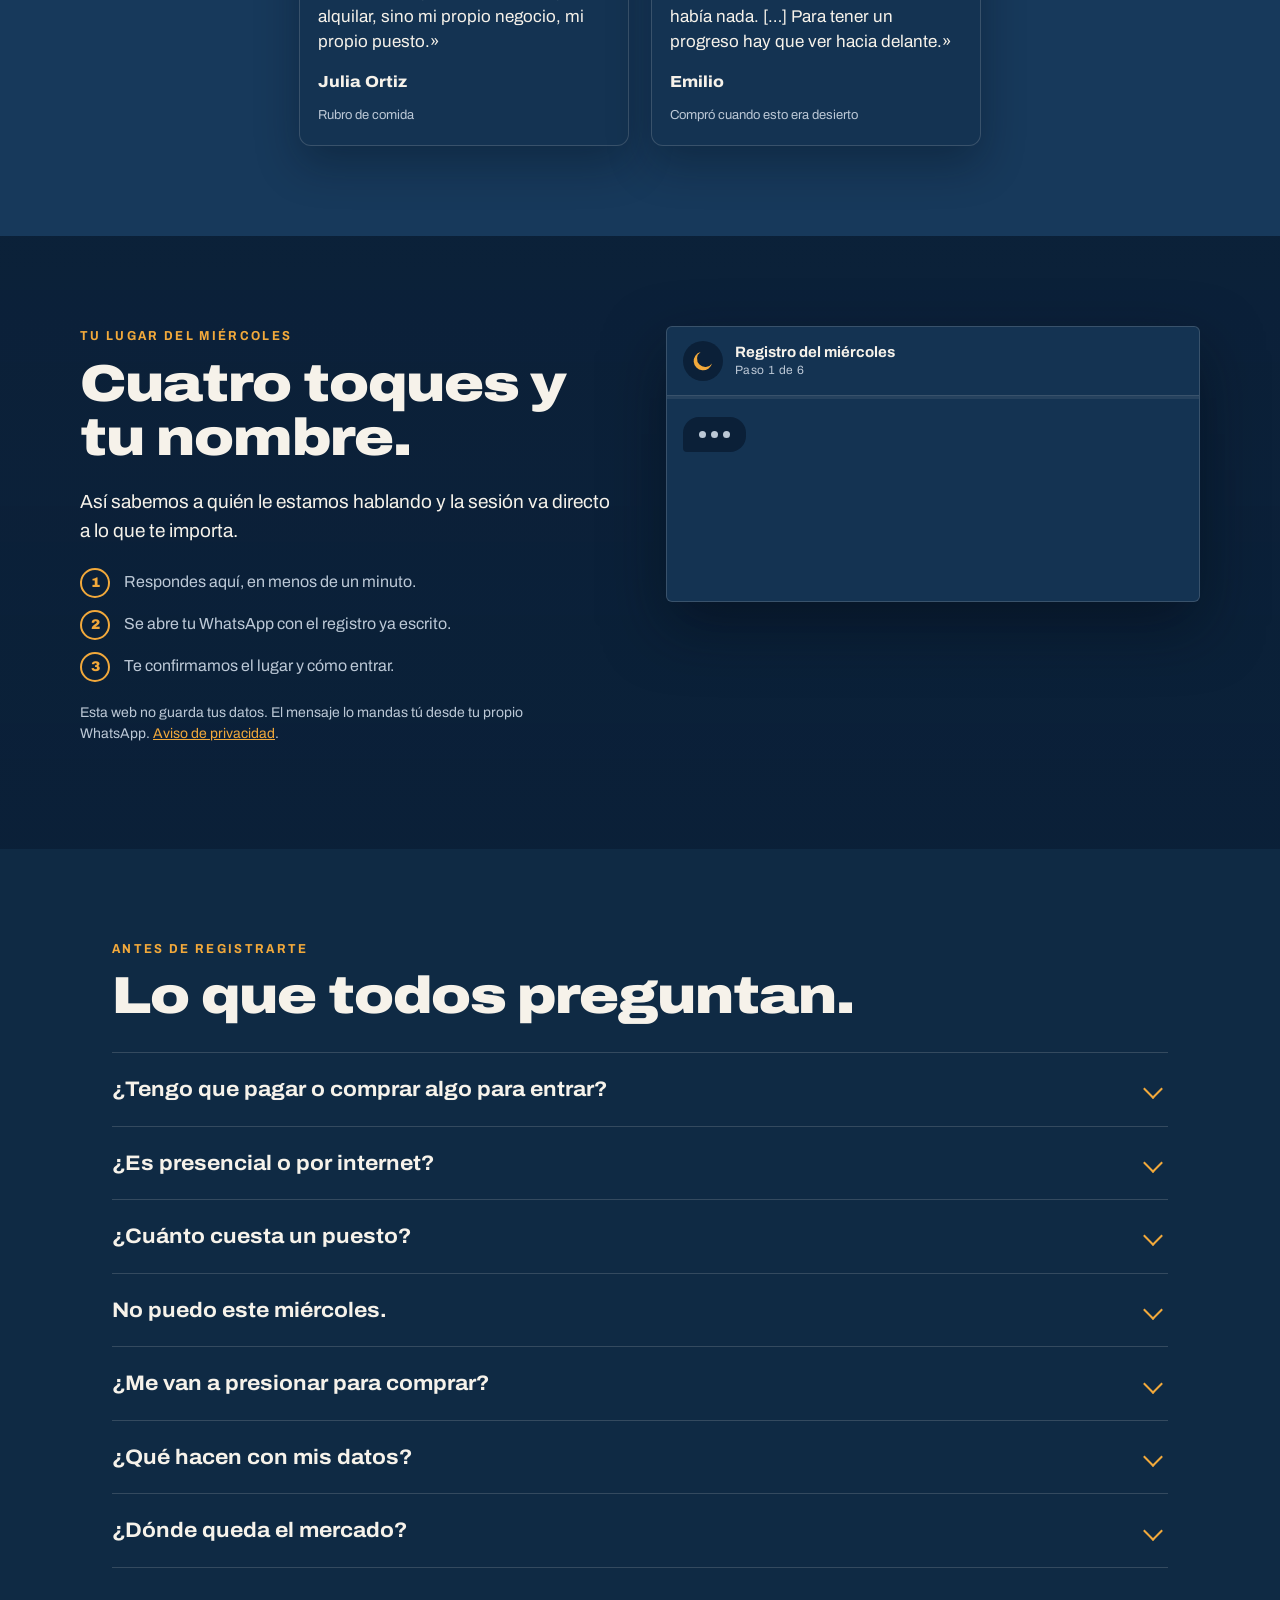
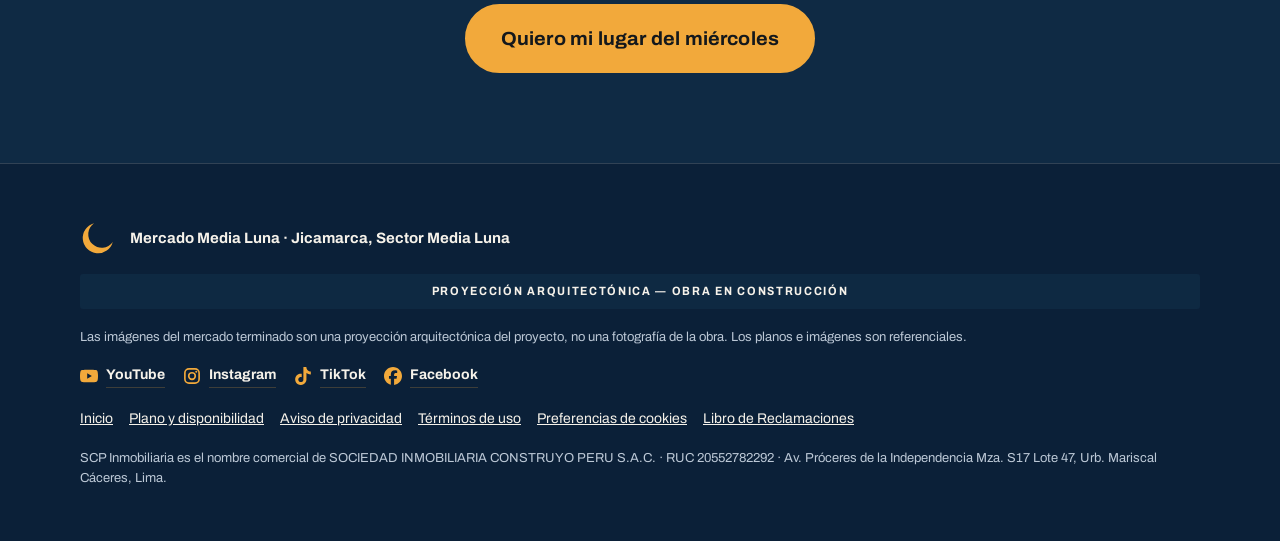
==== commit f6c917f1: "Completa las condiciones de la promoción del sábado 26 y corrige lo que encontró la revisión Sale de" ====
--- a/evento.html
+++ b/evento.html
@@ -24,7 +24,7 @@
 <link rel="preconnect" href="https://fonts.googleapis.com">
 <link rel="preconnect" href="https://fonts.gstatic.com" crossorigin>
 <link rel="stylesheet" href="https://fonts.googleapis.com/css2?family=Archivo:wdth,wght@75..125,400;75..125,500;75..125,700;75..125,900&display=swap">
-<link rel="stylesheet" href="assets/styles.css?v=ccb262ba">
+<link rel="stylesheet" href="assets/styles.css?v=d32ad881">
 <noscript><style>.reveal{opacity:1!important;transform:none!important}</style></noscript>
 </head>
 <body class="pagina-evento">
@@ -260,10 +260,10 @@
   <svg viewBox="0 0 24 24" aria-hidden="true" width="32" height="32"><path fill="currentColor" d="M17.472 14.382c-.297-.149-1.758-.867-2.03-.967-.273-.099-.471-.148-.67.15-.197.297-.767.966-.94 1.164-.173.199-.347.223-.644.075-.297-.15-1.255-.463-2.39-1.475-.883-.788-1.48-1.761-1.653-2.059-.173-.297-.018-.458.13-.606.134-.133.298-.347.446-.52.149-.174.198-.298.298-.497.099-.198.05-.371-.025-.52-.075-.149-.669-1.612-.916-2.207-.242-.579-.487-.5-.669-.51a12.8 12.8 0 0 0-.57-.01c-.198 0-.52.074-.792.372-.272.297-1.04 1.016-1.04 2.479 0 1.462 1.065 2.875 1.213 3.074.149.198 2.096 3.2 5.077 4.487.709.306 1.262.489 1.694.625.712.227 1.36.195 1.872.118.571-.085 1.758-.719 2.006-1.413.248-.694.248-1.289.173-1.413-.074-.124-.272-.198-.57-.347m-5.421 7.403h-.004a9.87 9.87 0 0 1-5.031-1.378l-.361-.214-3.741.982.998-3.648-.235-.374a9.86 9.86 0 0 1-1.51-5.26c.001-5.45 4.436-9.884 9.888-9.884 2.64 0 5.122 1.03 6.988 2.898a9.825 9.825 0 0 1 2.893 6.994c-.003 5.45-4.437 9.884-9.885 9.884m8.413-18.297A11.815 11.815 0 0 0 12.05 0C5.495 0 .16 5.335.157 11.892c0 2.096.547 4.142 1.588 5.945L.057 24l6.305-1.654a11.882 11.882 0 0 0 5.683 1.448h.005c6.554 0 11.89-5.335 11.893-11.893a11.821 11.821 0 0 0-3.48-8.413"/></svg>
 </a>
 
-<script src="assets/config.js?v=ccb262ba"></script>
-<script src="assets/testimonios.js?v=ccb262ba"></script>
-<script src="assets/medicion.js?v=ccb262ba"></script>
-<script src="assets/evento.js?v=ccb262ba"></script>
+<script src="assets/config.js?v=d32ad881"></script>
+<script src="assets/testimonios.js?v=d32ad881"></script>
+<script src="assets/medicion.js?v=d32ad881"></script>
+<script src="assets/evento.js?v=d32ad881"></script>
 
 <script type="application/ld+json">
 {
--- a/assets/styles.css
+++ b/assets/styles.css
@@ -1100,7 +1100,7 @@
 .sab-solo-fin{ display:none }
 body[data-fase="terminado"] .sab-solo-activo{ display:none !important }
 body[data-fase="terminado"] .sab-solo-fin{ display:block }
-body[data-fase="terminado"] .sab-precio{ opacity:.5 }
+/* (la tarjeta del precio y toda la oferta llevan sab-solo-activo: al terminar desaparecen) */
 
 /* dónde se transmite */
 .sab-plataformas{ list-style:none; display:flex; flex-wrap:wrap; gap:10px; padding:0; margin:22px 0 0 }
@@ -1126,6 +1126,7 @@
   color:var(--accent); font-variation-settings:"wdth" 88;
 }
 .sab-precio p.sab-precio-lista{ margin-top:12px; font-size:15px; color:var(--text-secondary) }
+.sab-precio p.sab-precio-rotulo-evento{ margin-top:12px; font-size:12px; font-weight:700; letter-spacing:.14em; text-transform:uppercase; color:var(--accent); font-variation-settings:"wdth" 88 }
 .sab-precio s,.sab-prod s{ text-decoration-thickness:2px; text-decoration-color:rgba(242,169,59,.85) }
 /* dólares y soles en caracteres iguales (Ley 29571, art. 6) */
 .sab-precio p.sab-precio-evento{ display:flex; flex-wrap:wrap; align-items:baseline; gap:0 14px; margin-top:6px }
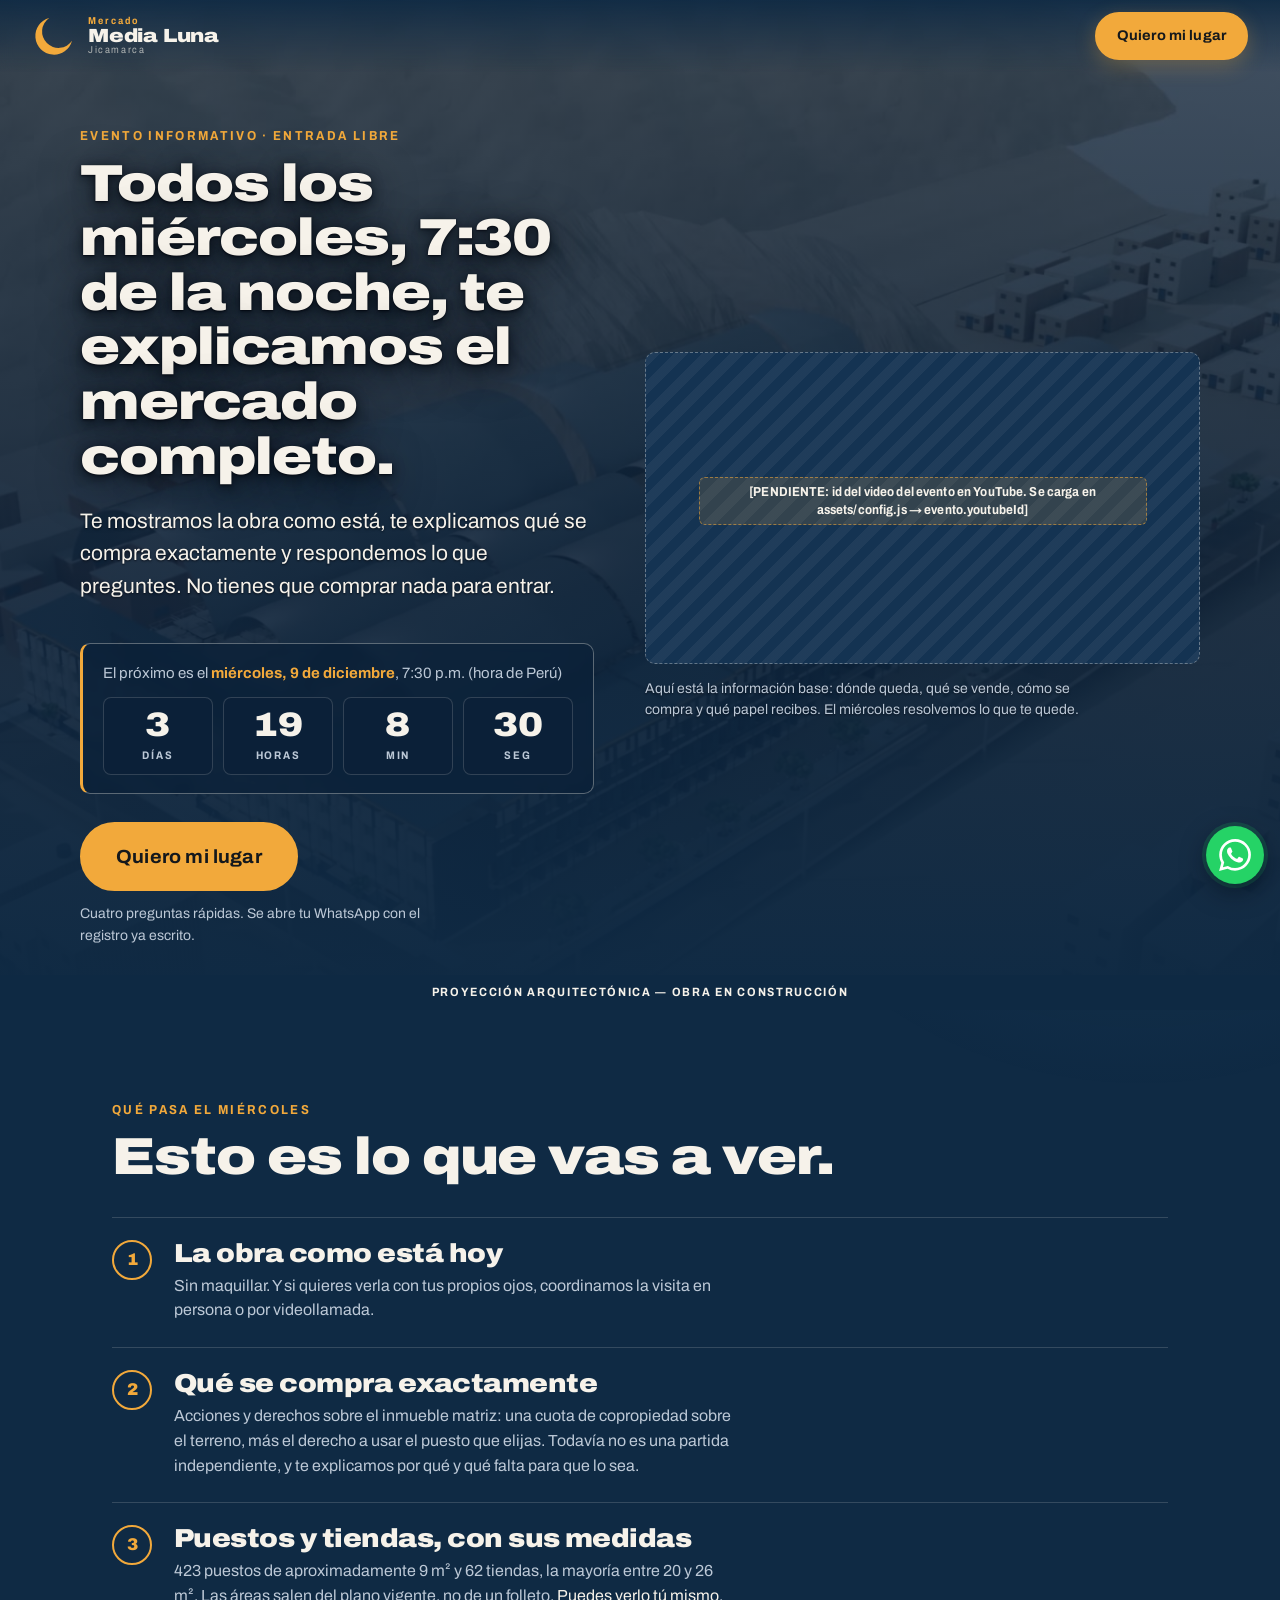
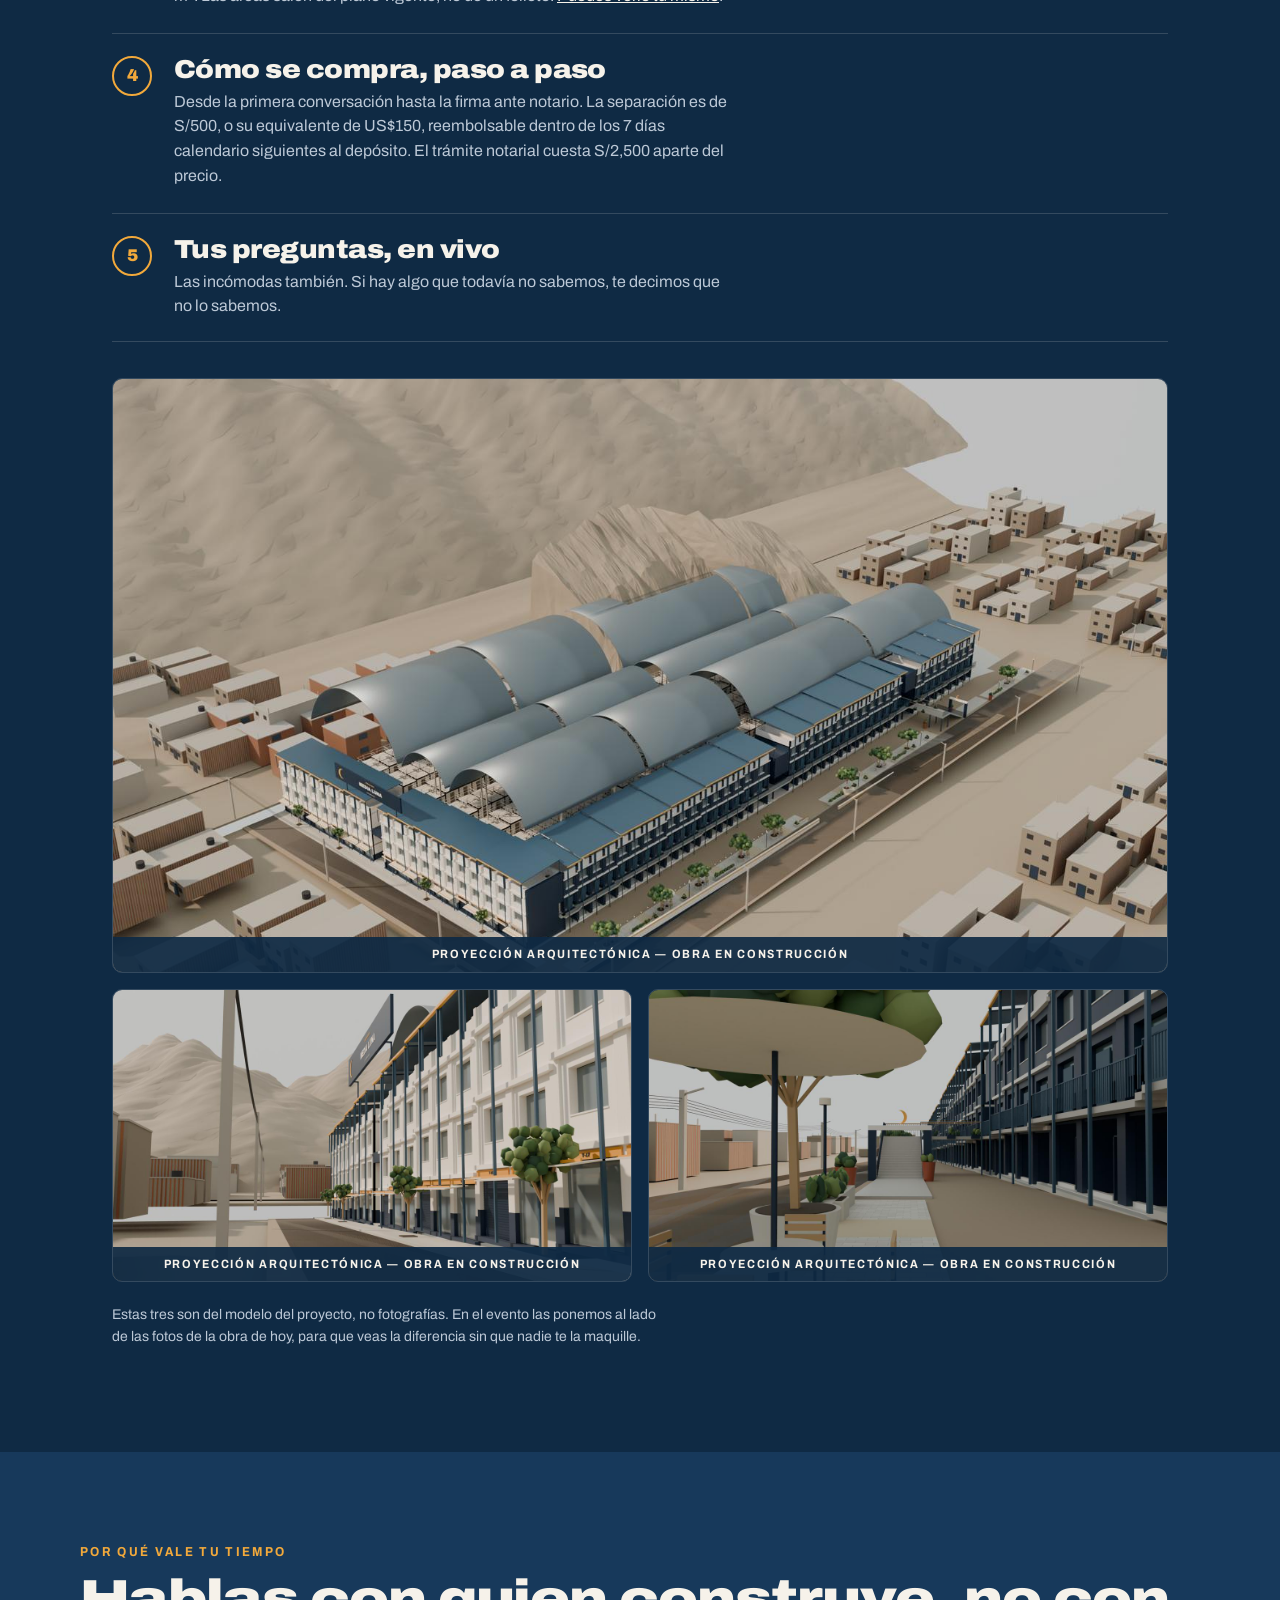
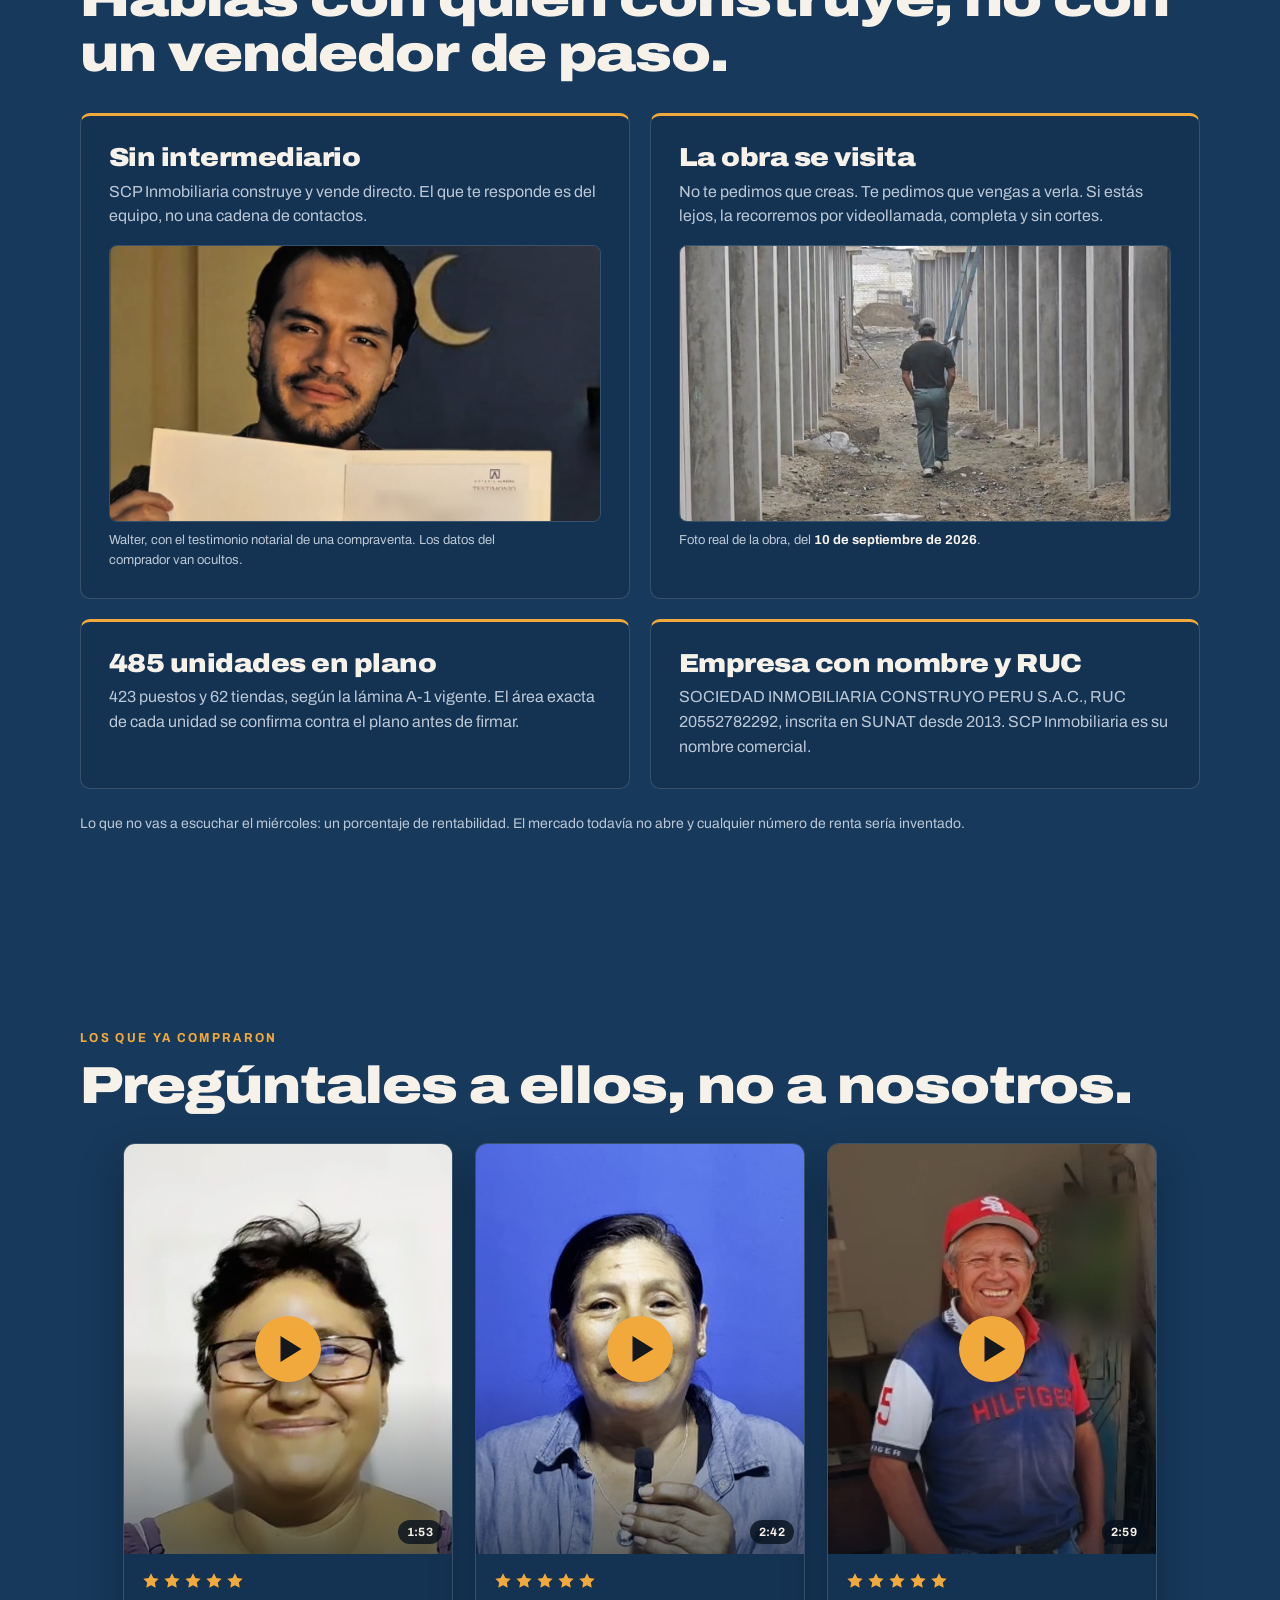
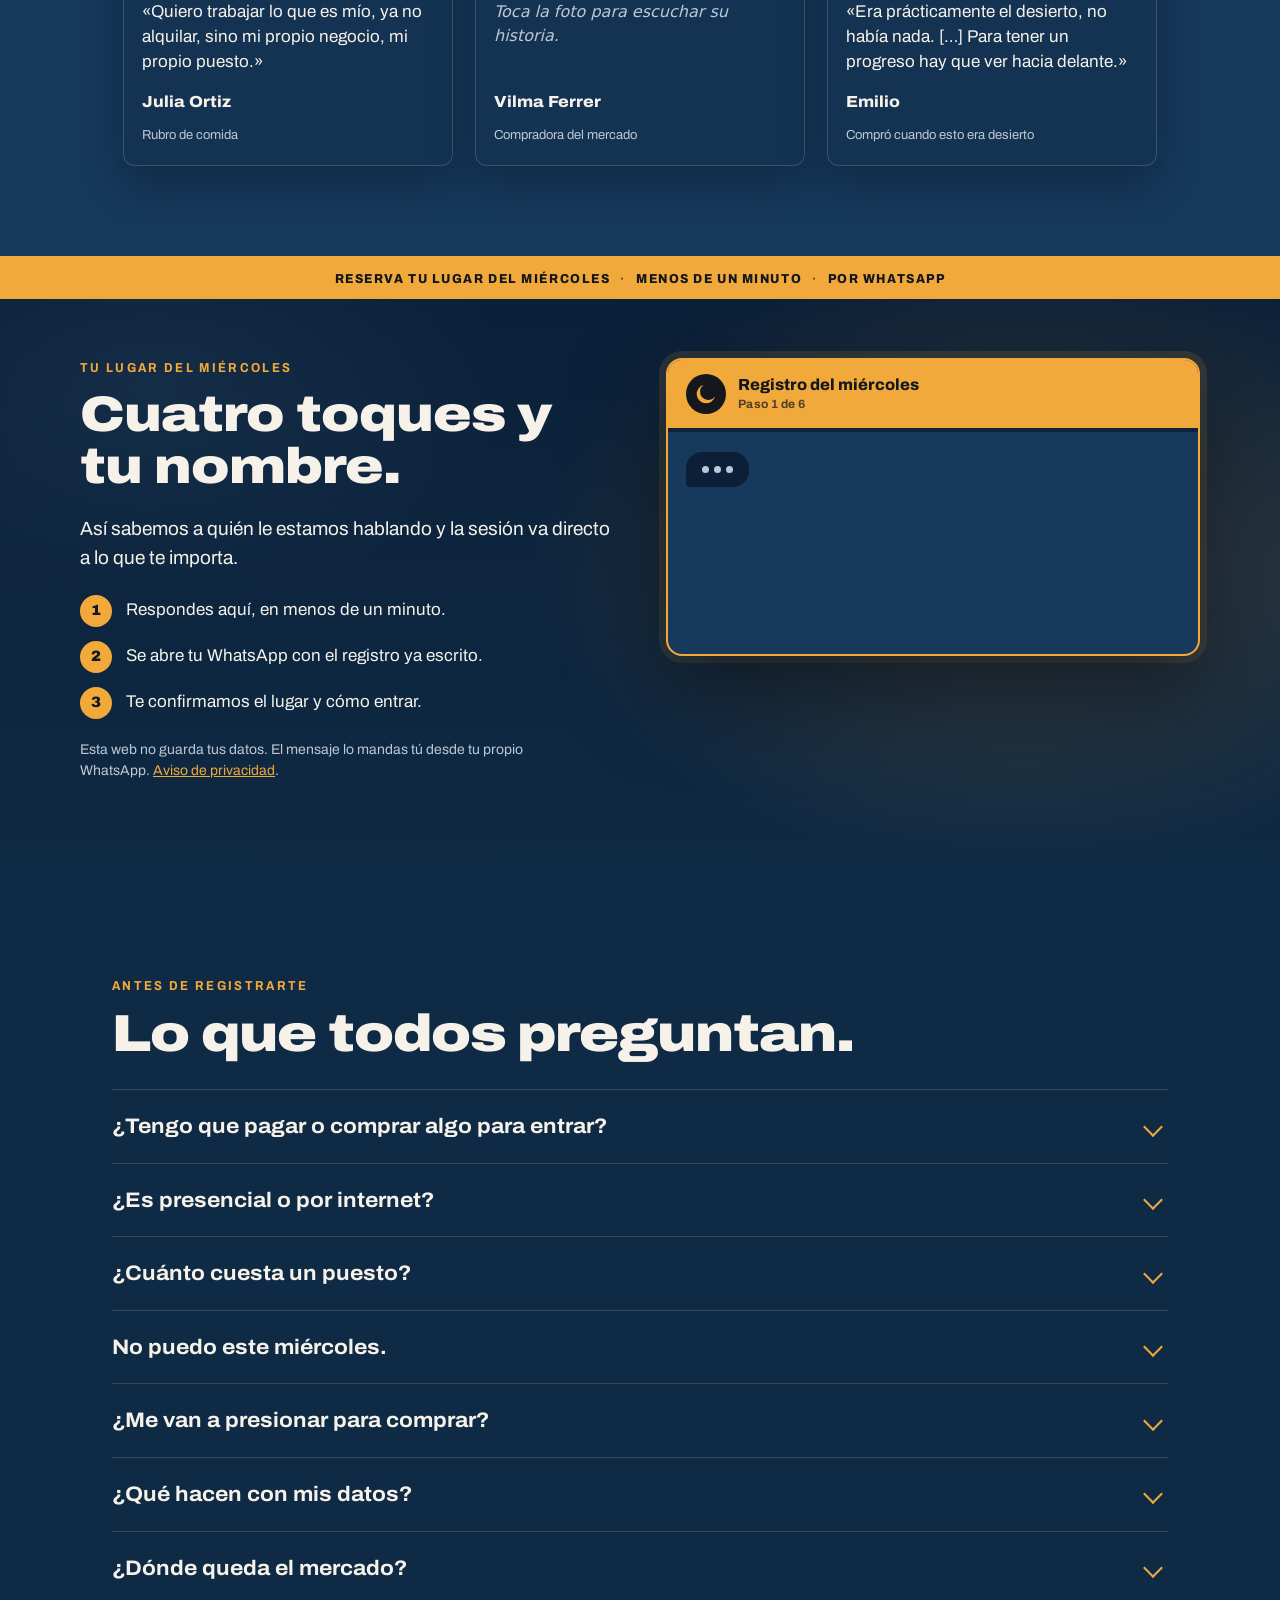
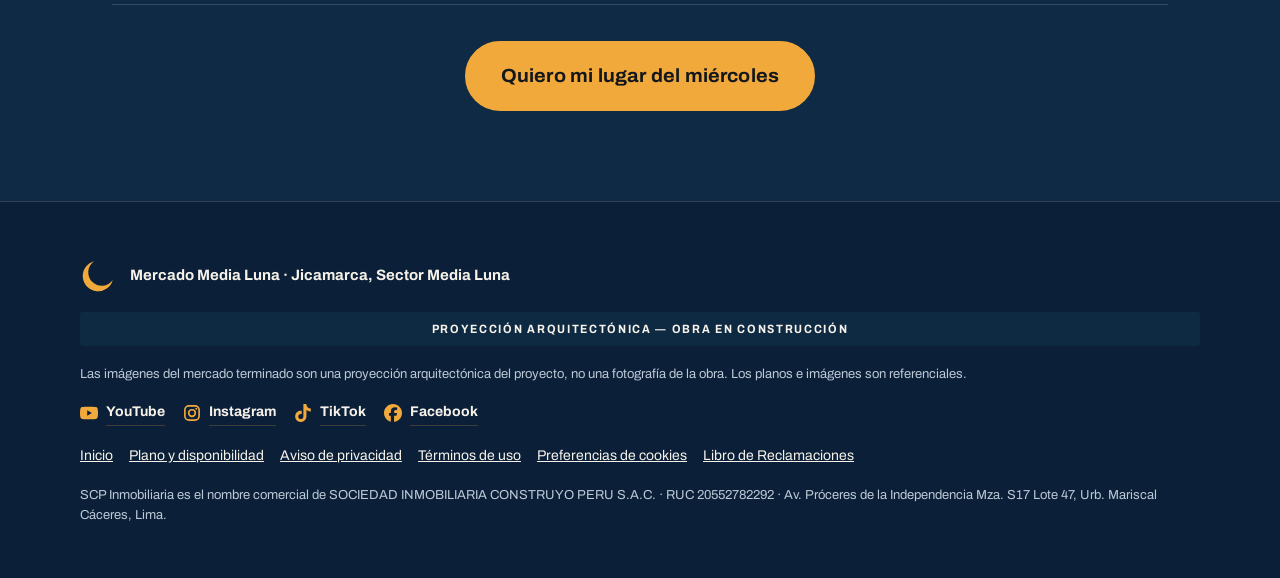
==== commit 6d4a291c: "Da protagonismo al registro, suma a Vilma Ferrer y deja listo el video del sábado Registro, en las t" ====
--- a/evento.html
+++ b/evento.html
@@ -24,7 +24,7 @@
 <link rel="preconnect" href="https://fonts.googleapis.com">
 <link rel="preconnect" href="https://fonts.gstatic.com" crossorigin>
 <link rel="stylesheet" href="https://fonts.googleapis.com/css2?family=Archivo:wdth,wght@75..125,400;75..125,500;75..125,700;75..125,900&display=swap">
-<link rel="stylesheet" href="assets/styles.css?v=d32ad881">
+<link rel="stylesheet" href="assets/styles.css?v=c3694b0e">
 <noscript><style>.reveal{opacity:1!important;transform:none!important}</style></noscript>
 </head>
 <body class="pagina-evento">
@@ -141,6 +141,11 @@
       <article class="valor-card reveal">
         <h3>Sin intermediario</h3>
         <p>SCP Inmobiliaria construye y vende directo. El que te responde es del equipo, no una cadena de contactos.</p>
+        <!-- foto entregada por Patriccio el 25/09/2026. El testimonio notarial es de
+             una venta real: se difuminaron los nombres, el DNI y los números del
+             instrumento; solo queda el membrete de la notaría. -->
+        <img class="valor-foto" src="assets/walter-documentos.jpg" alt="Walter, de SCP Inmobiliaria, sosteniendo el testimonio notarial de una compraventa de acciones y derechos" width="1280" height="720" loading="lazy" decoding="async">
+        <p class="valor-foto-pie">Walter, con el testimonio notarial de una compraventa. Los datos del comprador van ocultos.</p>
       </article>
       <article class="valor-card reveal">
         <h3>La obra se visita</h3>
@@ -174,6 +179,7 @@
 
   <!-- ============ REGISTRO (embudo corto) ============ -->
   <section class="hablemos" id="registro" aria-labelledby="h-registro">
+    <p class="hablemos-cinta"><span>Reserva tu lugar del miércoles</span><span>Menos de un minuto</span><span>Por WhatsApp</span></p>
     <div class="hablemos-inner">
       <div class="hablemos-copy reveal">
         <p class="kicker">Tu lugar del miércoles</p>
@@ -260,10 +266,10 @@
   <svg viewBox="0 0 24 24" aria-hidden="true" width="32" height="32"><path fill="currentColor" d="M17.472 14.382c-.297-.149-1.758-.867-2.03-.967-.273-.099-.471-.148-.67.15-.197.297-.767.966-.94 1.164-.173.199-.347.223-.644.075-.297-.15-1.255-.463-2.39-1.475-.883-.788-1.48-1.761-1.653-2.059-.173-.297-.018-.458.13-.606.134-.133.298-.347.446-.52.149-.174.198-.298.298-.497.099-.198.05-.371-.025-.52-.075-.149-.669-1.612-.916-2.207-.242-.579-.487-.5-.669-.51a12.8 12.8 0 0 0-.57-.01c-.198 0-.52.074-.792.372-.272.297-1.04 1.016-1.04 2.479 0 1.462 1.065 2.875 1.213 3.074.149.198 2.096 3.2 5.077 4.487.709.306 1.262.489 1.694.625.712.227 1.36.195 1.872.118.571-.085 1.758-.719 2.006-1.413.248-.694.248-1.289.173-1.413-.074-.124-.272-.198-.57-.347m-5.421 7.403h-.004a9.87 9.87 0 0 1-5.031-1.378l-.361-.214-3.741.982.998-3.648-.235-.374a9.86 9.86 0 0 1-1.51-5.26c.001-5.45 4.436-9.884 9.888-9.884 2.64 0 5.122 1.03 6.988 2.898a9.825 9.825 0 0 1 2.893 6.994c-.003 5.45-4.437 9.884-9.885 9.884m8.413-18.297A11.815 11.815 0 0 0 12.05 0C5.495 0 .16 5.335.157 11.892c0 2.096.547 4.142 1.588 5.945L.057 24l6.305-1.654a11.882 11.882 0 0 0 5.683 1.448h.005c6.554 0 11.89-5.335 11.893-11.893a11.821 11.821 0 0 0-3.48-8.413"/></svg>
 </a>
 
-<script src="assets/config.js?v=d32ad881"></script>
-<script src="assets/testimonios.js?v=d32ad881"></script>
-<script src="assets/medicion.js?v=d32ad881"></script>
-<script src="assets/evento.js?v=d32ad881"></script>
+<script src="assets/config.js?v=c3694b0e"></script>
+<script src="assets/testimonios.js?v=c3694b0e"></script>
+<script src="assets/medicion.js?v=c3694b0e"></script>
+<script src="assets/evento.js?v=c3694b0e"></script>
 
 <script type="application/ld+json">
 {
--- a/assets/styles.css
+++ b/assets/styles.css
@@ -1209,3 +1209,97 @@
 .sab-terminado{ align-self:center; background:var(--panel); border:1px solid var(--rule); border-radius:12px; padding:26px }
 .sab-terminado p{ margin:0 0 10px }
 .sab-terminado .btn{ margin-top:8px }
+
+/* =========================================================================
+   Registro con protagonismo (25/09/2026) — portada, /evento y /sabado-26
+   El registro es la conversión de todas las páginas, y con el mismo azul
+   que el resto se perdía. Aquí cambia de escenario: cinta ámbar arriba,
+   resplandor cálido detrás del chat y un chat con cabecera ámbar. El ámbar
+   nunca va como letra sobre fondo claro: aquí es fondo, con texto tinta.
+   ========================================================================= */
+.hablemos{
+  position:relative; border-top:3px solid var(--accent);
+  padding-top:clamp(84px,11vh,132px); padding-bottom:clamp(72px,10vh,120px);
+  background:
+    radial-gradient(55% 70% at 80% 48%, rgba(242,169,59,.20), rgba(242,169,59,0) 70%),
+    radial-gradient(40% 50% at 12% 20%, rgba(120,170,220,.08), rgba(120,170,220,0) 70%),
+    linear-gradient(180deg, #0B2038 0%, #0F2A44 100%);
+}
+/* la cinta: anuncia la sección antes de que se lea el titular */
+.hablemos-cinta{
+  position:absolute; top:0; left:0; right:0; margin:0; max-width:none;
+  display:flex; justify-content:center; align-items:center; gap:10px; flex-wrap:wrap;
+  padding:10px var(--gutter); background:var(--accent); color:var(--ink);
+  font-weight:800; font-size:13px; letter-spacing:.12em; text-transform:uppercase;
+  font-variation-settings:"wdth" 92; text-align:center;
+}
+.hablemos-cinta span+span::before{ content:"·"; margin-right:10px; opacity:.55 }
+@media (max-width:520px){ .hablemos-cinta{ font-size:11px; letter-spacing:.08em; gap:6px } .hablemos-cinta span+span::before{ margin-right:6px } }
+.hablemos-copy h2{ font-size:clamp(30px,4.4vw,50px) }
+.hablemos-copy .kicker{ color:var(--accent) }
+/* los pasos: círculos ámbar llenos, como una hoja de ruta */
+.hablemos-pasos{ gap:14px }
+.hablemos-pasos li{ color:var(--text-primary); font-size:17px; grid-template-columns:34px 1fr }
+.hablemos-pasos li::before{ background:var(--accent); color:var(--ink); border-color:var(--accent); width:32px; height:32px; font-size:15px }
+
+/* el chat, como una app */
+.chat{
+  border:2px solid var(--accent); border-radius:16px; background:var(--panel-2); max-width:560px;
+  box-shadow:0 34px 90px rgba(3,10,20,.6), 0 0 0 7px rgba(242,169,59,.13);
+}
+.chat-head{ background:var(--accent); color:var(--ink); border-bottom:0; padding:14px 18px }
+.chat-avatar{ background:var(--ink); color:var(--accent) }
+.chat-titulo{ color:var(--ink); font-size:16px; font-weight:800 }
+.chat-paso{ color:rgba(20,24,28,.72); font-weight:700 }
+.chat-atras{ border-color:rgba(20,24,28,.45); color:var(--ink) }
+.chat-atras:hover{ border-color:var(--ink); background:rgba(20,24,28,.08) }
+.chat-atras:focus-visible{ outline:3px solid var(--ink); outline-offset:2px }
+.chat-barra{ height:4px; background:rgba(3,10,20,.45) }
+.chat-log{ padding:20px 18px 12px; min-height:200px }
+.msg-yo{ background:var(--accent); color:var(--ink); font-weight:600 }
+.chip{ border-width:2px; background:rgba(242,169,59,.08); font-size:15px }
+.chip:hover,.chip:focus-visible{ background:var(--accent); color:var(--ink) }
+.chat-resumen{ border-left-width:4px }
+/* un brillo breve cuando el chat entra en pantalla: dice "aquí es" */
+@keyframes chat-llama{
+  0%{ box-shadow:0 34px 90px rgba(3,10,20,.6), 0 0 0 7px rgba(242,169,59,.13) }
+  40%{ box-shadow:0 34px 90px rgba(3,10,20,.6), 0 0 0 14px rgba(242,169,59,.34) }
+  100%{ box-shadow:0 34px 90px rgba(3,10,20,.6), 0 0 0 7px rgba(242,169,59,.13) }
+}
+.chat.reveal.in{ animation:chat-llama 1.8s var(--ease) .5s 1 }
+@media (prefers-reduced-motion:reduce){ .chat.reveal.in{ animation:none } }
+@media (max-width:899px){ .chat{ border-radius:14px } }
+
+/* =========================================================================
+   /sabado-26 — el video de introducción (se reproduce solo, sin sonido)
+   ========================================================================= */
+.sab-video{ margin:0 0 18px; max-width:560px }
+@media (min-width:1040px){ .sab-video{ margin-left:auto } }
+.sab-video iframe{
+  display:block; width:100%; aspect-ratio:16/9; border:0; border-radius:12px; background:#000;
+  box-shadow:0 24px 60px rgba(4,12,22,.5); border:1px solid var(--rule-strong);
+}
+.sab-video.sab-video-vertical{ max-width:340px }
+.sab-video.sab-video-vertical iframe{ aspect-ratio:9/16 }
+.sab-video p{ margin:8px 0 0; font-size:13px; color:var(--text-secondary); max-width:none }
+/* al saltar al registro desde un botón, la cinta queda debajo del menú fijo, no detrás */
+.hablemos{ scroll-margin-top:72px }
+.hablemos-copy .small{ margin-top:20px }
+/* en celular la cinta se parte en dos líneas: sin separadores colgando */
+@media (max-width:520px){ .hablemos-cinta{ column-gap:16px; row-gap:2px } .hablemos-cinta span+span::before{ content:none } }
+/* tarjeta sin cita todavía: una invitación al video, no una frase inventada */
+.tcard-sin-cita{ margin:0; font-size:16px; line-height:1.45; color:var(--text-secondary); font-style:italic }
+/* En celular el chat va enseguida del título: quien toca "Quiero ver la obra"
+   tiene que ver el chat al llegar, no tener que seguir bajando. La
+   explicación de los pasos y el aviso de privacidad pasan debajo del chat.
+   Es solo visual: el orden del código no cambia, así que el lector de
+   pantalla lee la explicación antes del chat, como en escritorio. */
+@media (max-width:899px){
+  .hablemos{ padding-top:76px }
+  .hablemos-inner{ row-gap:14px }
+  .hablemos-copy{ display:contents }
+  .hablemos-copy > *{ order:4; margin-top:0 }
+  .hablemos-copy > .kicker{ order:1; margin-bottom:0 }
+  .hablemos-copy > h2{ order:2; margin-bottom:6px }
+  .hablemos-inner > .chat,.hablemos-inner > .sab-terminado{ order:3; margin-bottom:10px }
+}
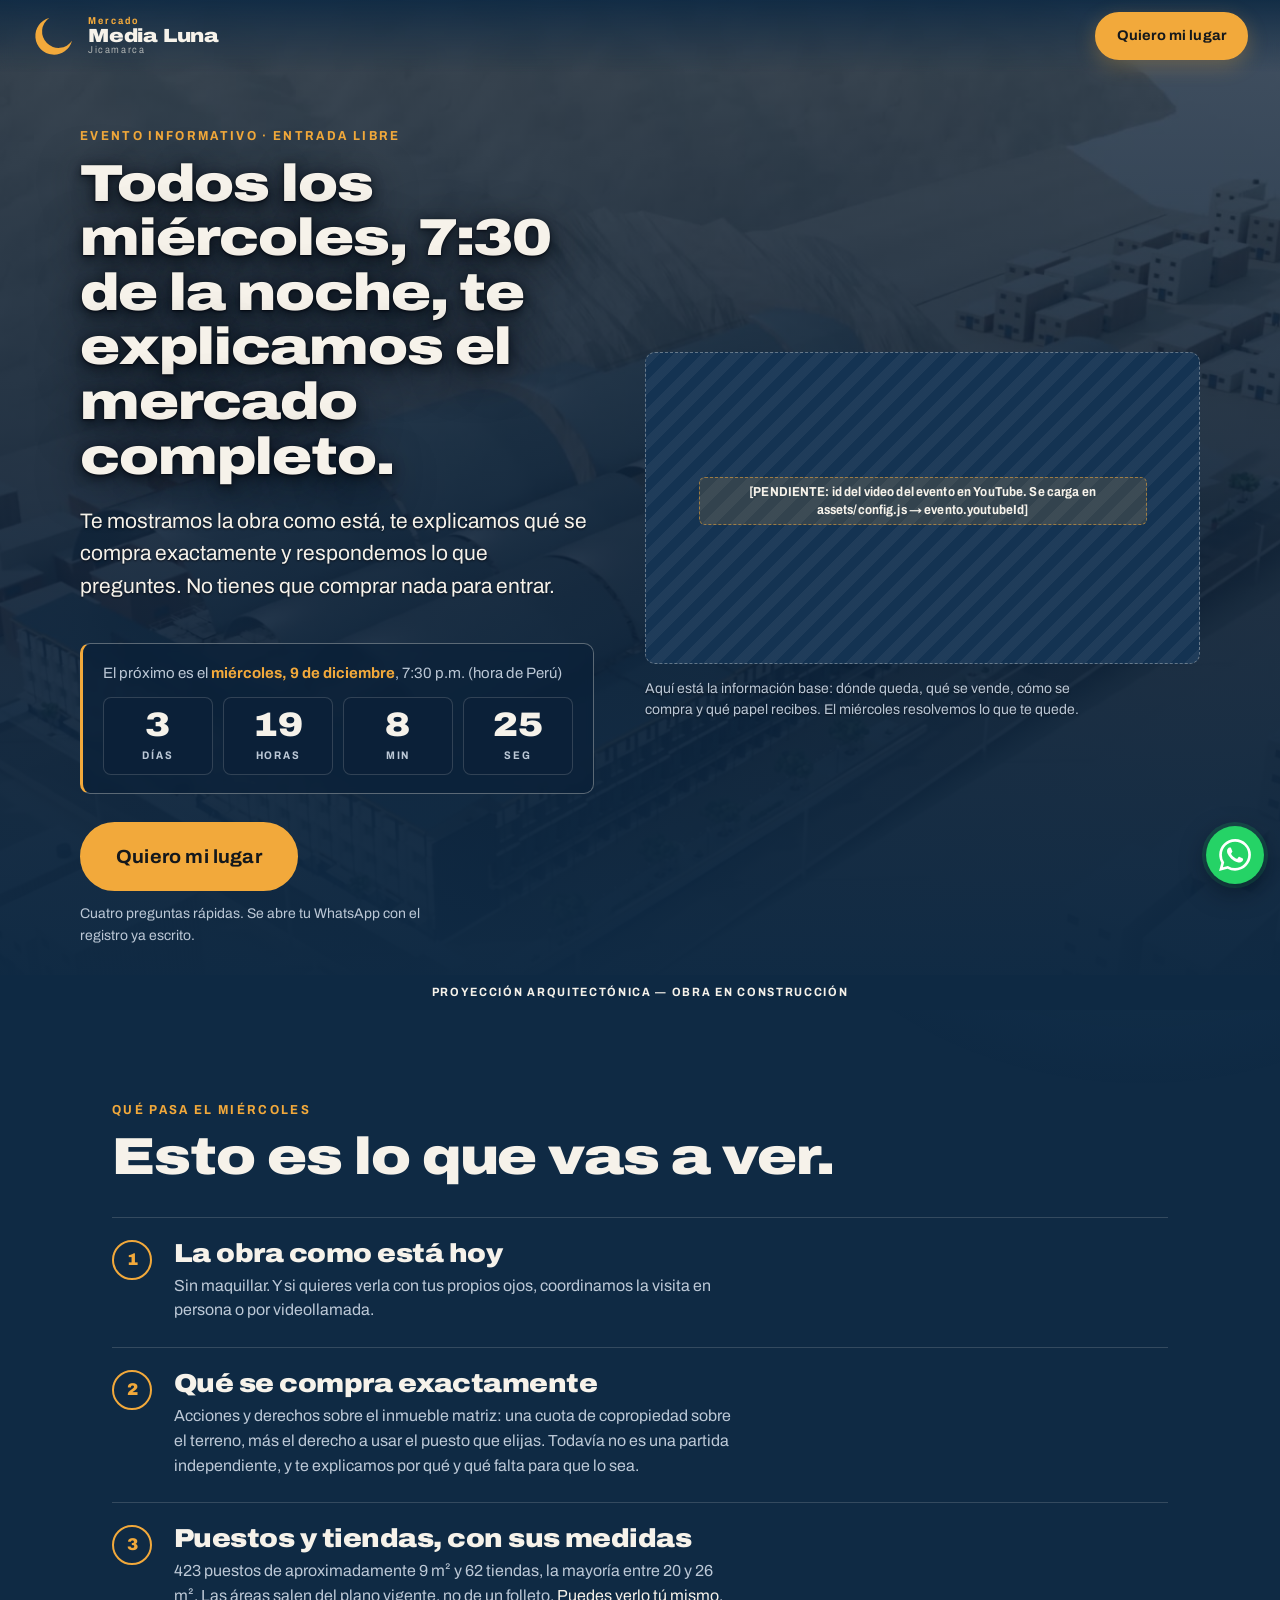
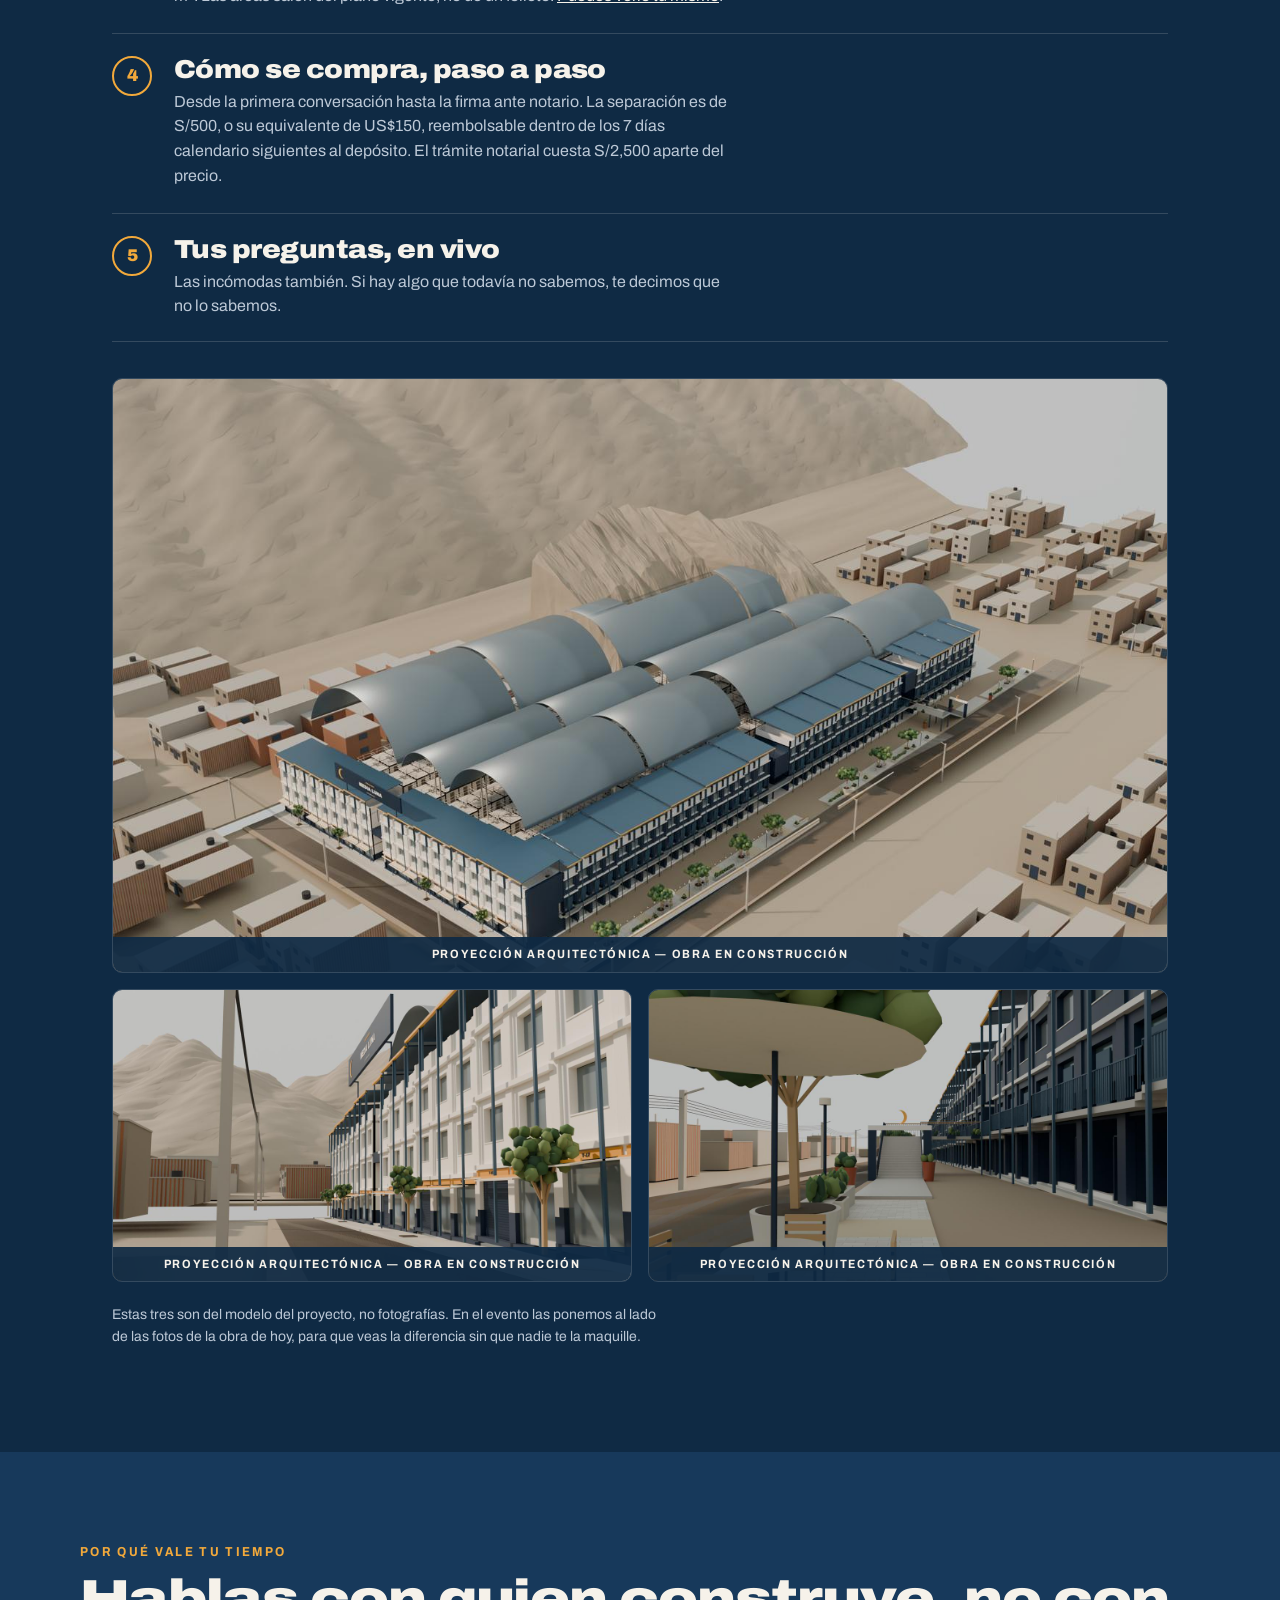
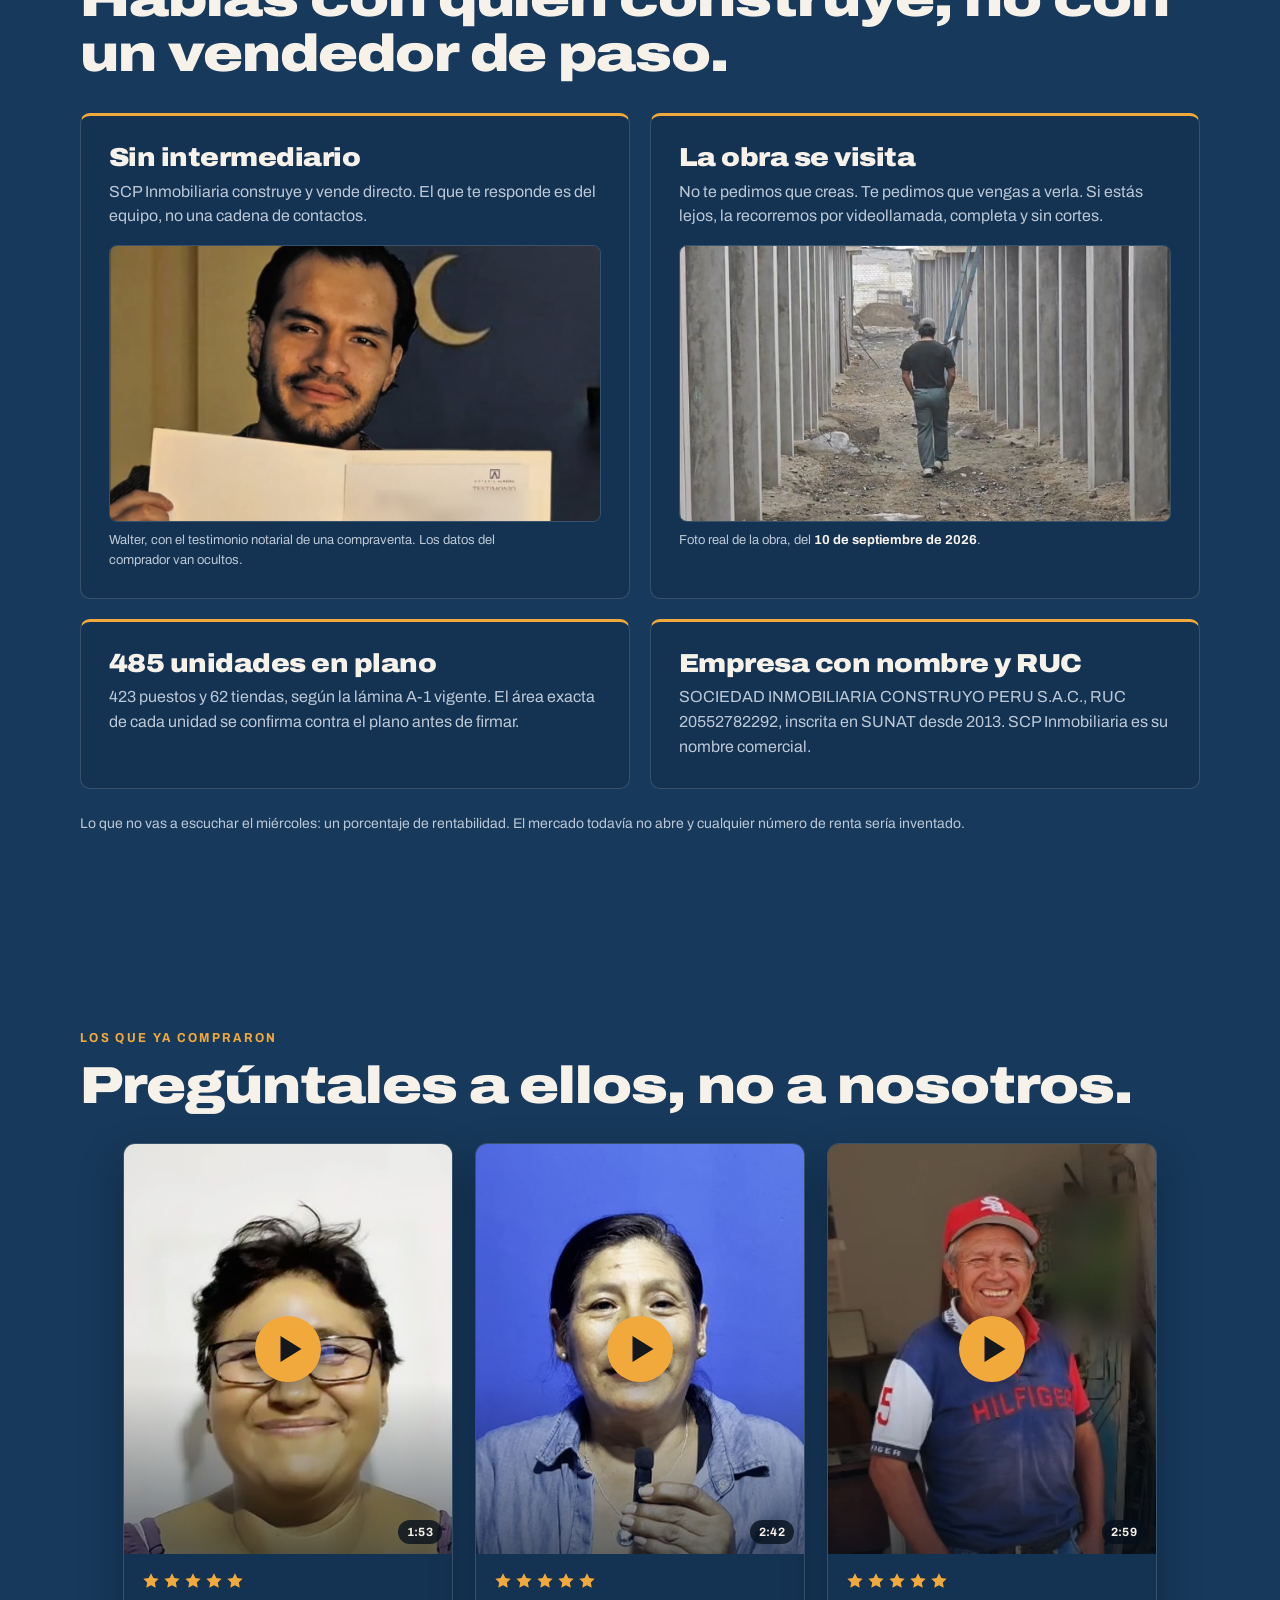
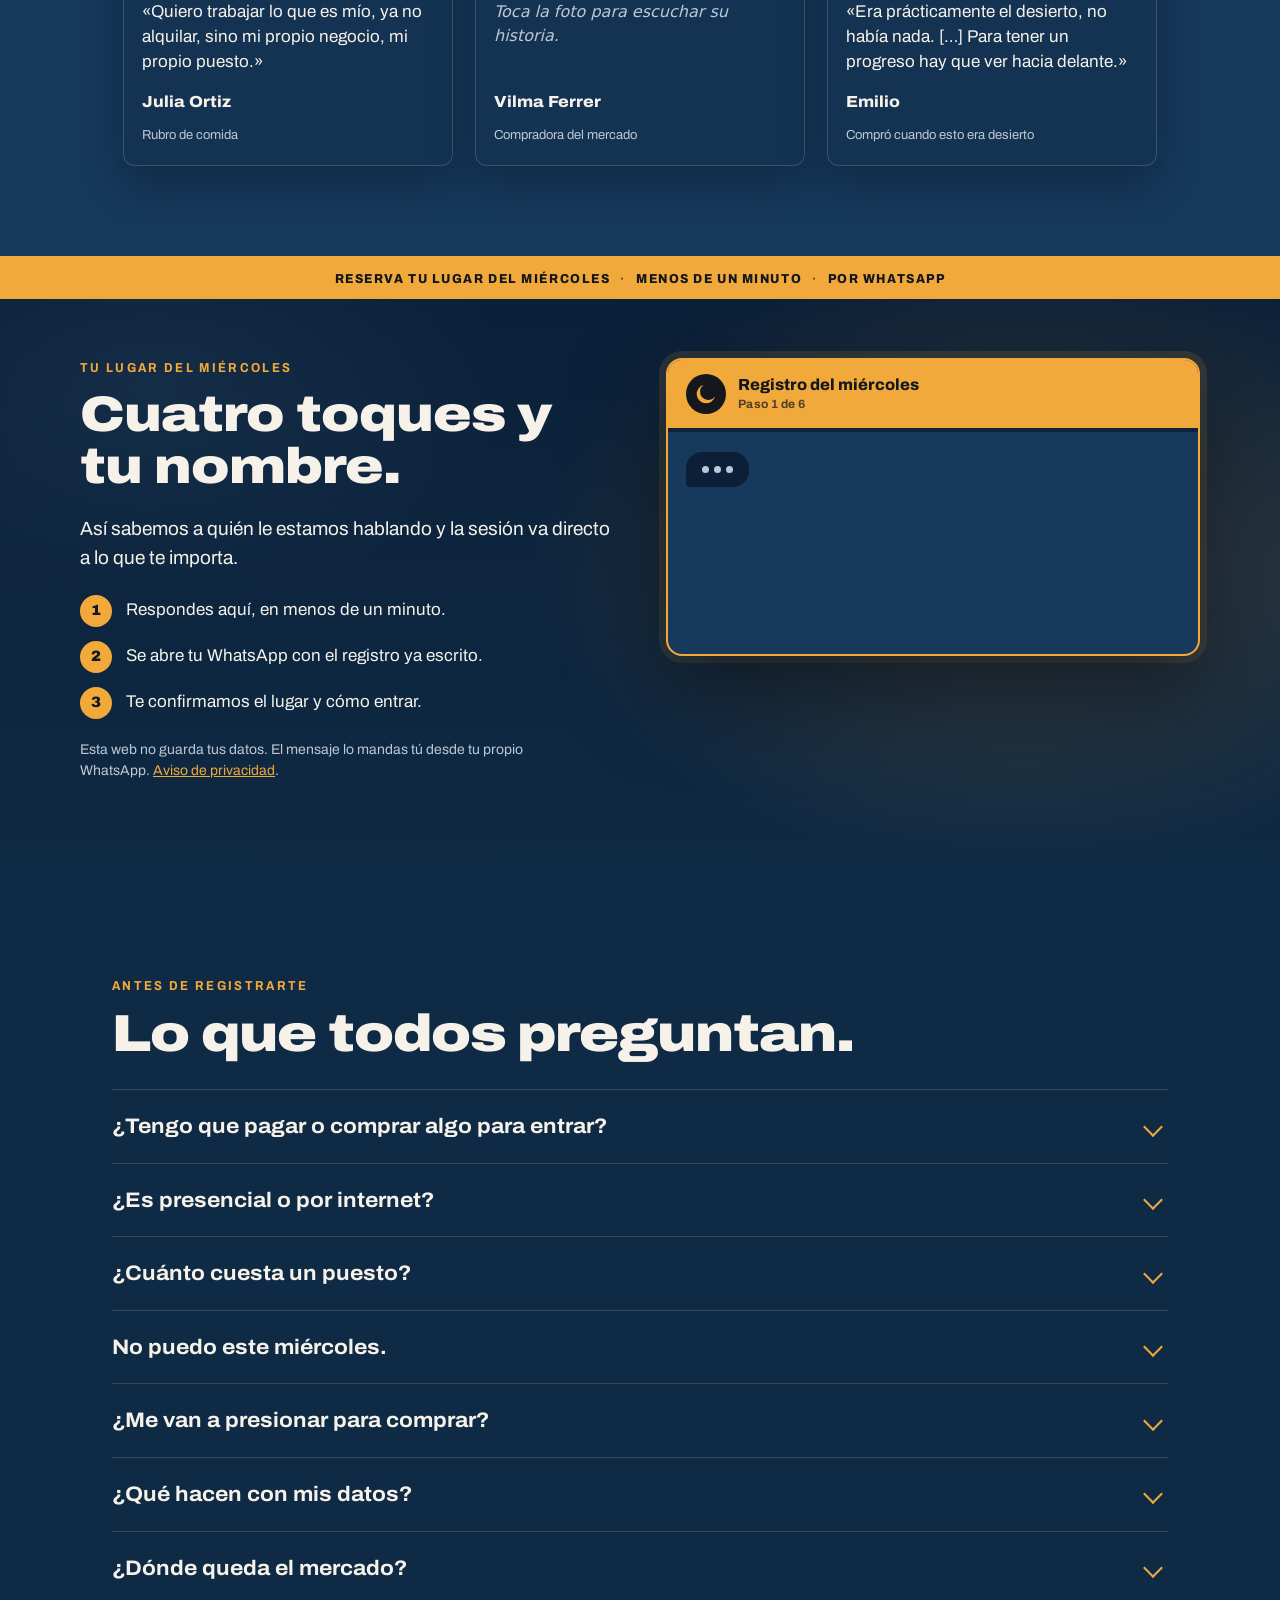
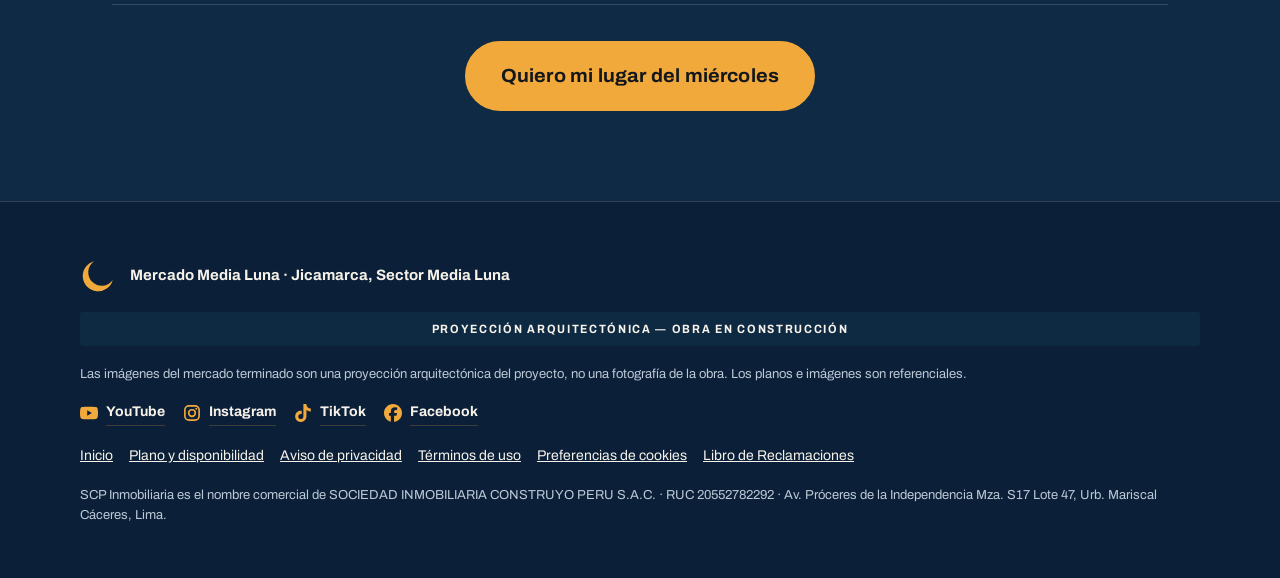
==== commit d30fe593: "Pone el video de introducción del sábado 26 primero y en reproducción automática El video "Evento 26" ====
--- a/evento.html
+++ b/evento.html
@@ -24,7 +24,7 @@
 <link rel="preconnect" href="https://fonts.googleapis.com">
 <link rel="preconnect" href="https://fonts.gstatic.com" crossorigin>
 <link rel="stylesheet" href="https://fonts.googleapis.com/css2?family=Archivo:wdth,wght@75..125,400;75..125,500;75..125,700;75..125,900&display=swap">
-<link rel="stylesheet" href="assets/styles.css?v=c3694b0e">
+<link rel="stylesheet" href="assets/styles.css?v=c5812c25">
 <noscript><style>.reveal{opacity:1!important;transform:none!important}</style></noscript>
 </head>
 <body class="pagina-evento">
@@ -266,10 +266,10 @@
   <svg viewBox="0 0 24 24" aria-hidden="true" width="32" height="32"><path fill="currentColor" d="M17.472 14.382c-.297-.149-1.758-.867-2.03-.967-.273-.099-.471-.148-.67.15-.197.297-.767.966-.94 1.164-.173.199-.347.223-.644.075-.297-.15-1.255-.463-2.39-1.475-.883-.788-1.48-1.761-1.653-2.059-.173-.297-.018-.458.13-.606.134-.133.298-.347.446-.52.149-.174.198-.298.298-.497.099-.198.05-.371-.025-.52-.075-.149-.669-1.612-.916-2.207-.242-.579-.487-.5-.669-.51a12.8 12.8 0 0 0-.57-.01c-.198 0-.52.074-.792.372-.272.297-1.04 1.016-1.04 2.479 0 1.462 1.065 2.875 1.213 3.074.149.198 2.096 3.2 5.077 4.487.709.306 1.262.489 1.694.625.712.227 1.36.195 1.872.118.571-.085 1.758-.719 2.006-1.413.248-.694.248-1.289.173-1.413-.074-.124-.272-.198-.57-.347m-5.421 7.403h-.004a9.87 9.87 0 0 1-5.031-1.378l-.361-.214-3.741.982.998-3.648-.235-.374a9.86 9.86 0 0 1-1.51-5.26c.001-5.45 4.436-9.884 9.888-9.884 2.64 0 5.122 1.03 6.988 2.898a9.825 9.825 0 0 1 2.893 6.994c-.003 5.45-4.437 9.884-9.885 9.884m8.413-18.297A11.815 11.815 0 0 0 12.05 0C5.495 0 .16 5.335.157 11.892c0 2.096.547 4.142 1.588 5.945L.057 24l6.305-1.654a11.882 11.882 0 0 0 5.683 1.448h.005c6.554 0 11.89-5.335 11.893-11.893a11.821 11.821 0 0 0-3.48-8.413"/></svg>
 </a>
 
-<script src="assets/config.js?v=c3694b0e"></script>
-<script src="assets/testimonios.js?v=c3694b0e"></script>
-<script src="assets/medicion.js?v=c3694b0e"></script>
-<script src="assets/evento.js?v=c3694b0e"></script>
+<script src="assets/config.js?v=c5812c25"></script>
+<script src="assets/testimonios.js?v=c5812c25"></script>
+<script src="assets/medicion.js?v=c5812c25"></script>
+<script src="assets/evento.js?v=c5812c25"></script>
 
 <script type="application/ld+json">
 {
--- a/assets/styles.css
+++ b/assets/styles.css
@@ -1303,3 +1303,17 @@
   .hablemos-copy > h2{ order:2; margin-bottom:6px }
   .hablemos-inner > .chat,.hablemos-inner > .sab-terminado{ order:3; margin-bottom:10px }
 }
+
+/* El video de introducción del sábado va primero, arriba de todo el hero:
+   ocupa el ancho completo de la grilla y el resto baja una fila. */
+.sab-hero .ev-hero-inner > .sab-video{ grid-column:1 / -1; justify-self:center; width:100%; max-width:880px; margin:0 auto 6px }
+.sab-hero .ev-hero-inner > .sab-video.sab-video-vertical{ max-width:360px }
+.sab-hero .ev-hero-inner > .sab-video p{ text-align:center }
+@media (min-width:1040px){
+  .sab-hero .ev-hero-inner > .sab-video{ grid-row:1 }
+  .sab-hero .ev-hero-copy{ grid-row:2 }
+  .sab-hero .ev-hero-accion{ grid-row:3 }
+  .sab-hero .ev-hero-video{ grid-row:2 / span 2 }
+}
+/* con el video arriba, el hero arranca más pegado al menú */
+.sab-hero{ padding-top:clamp(92px,12vh,128px) }
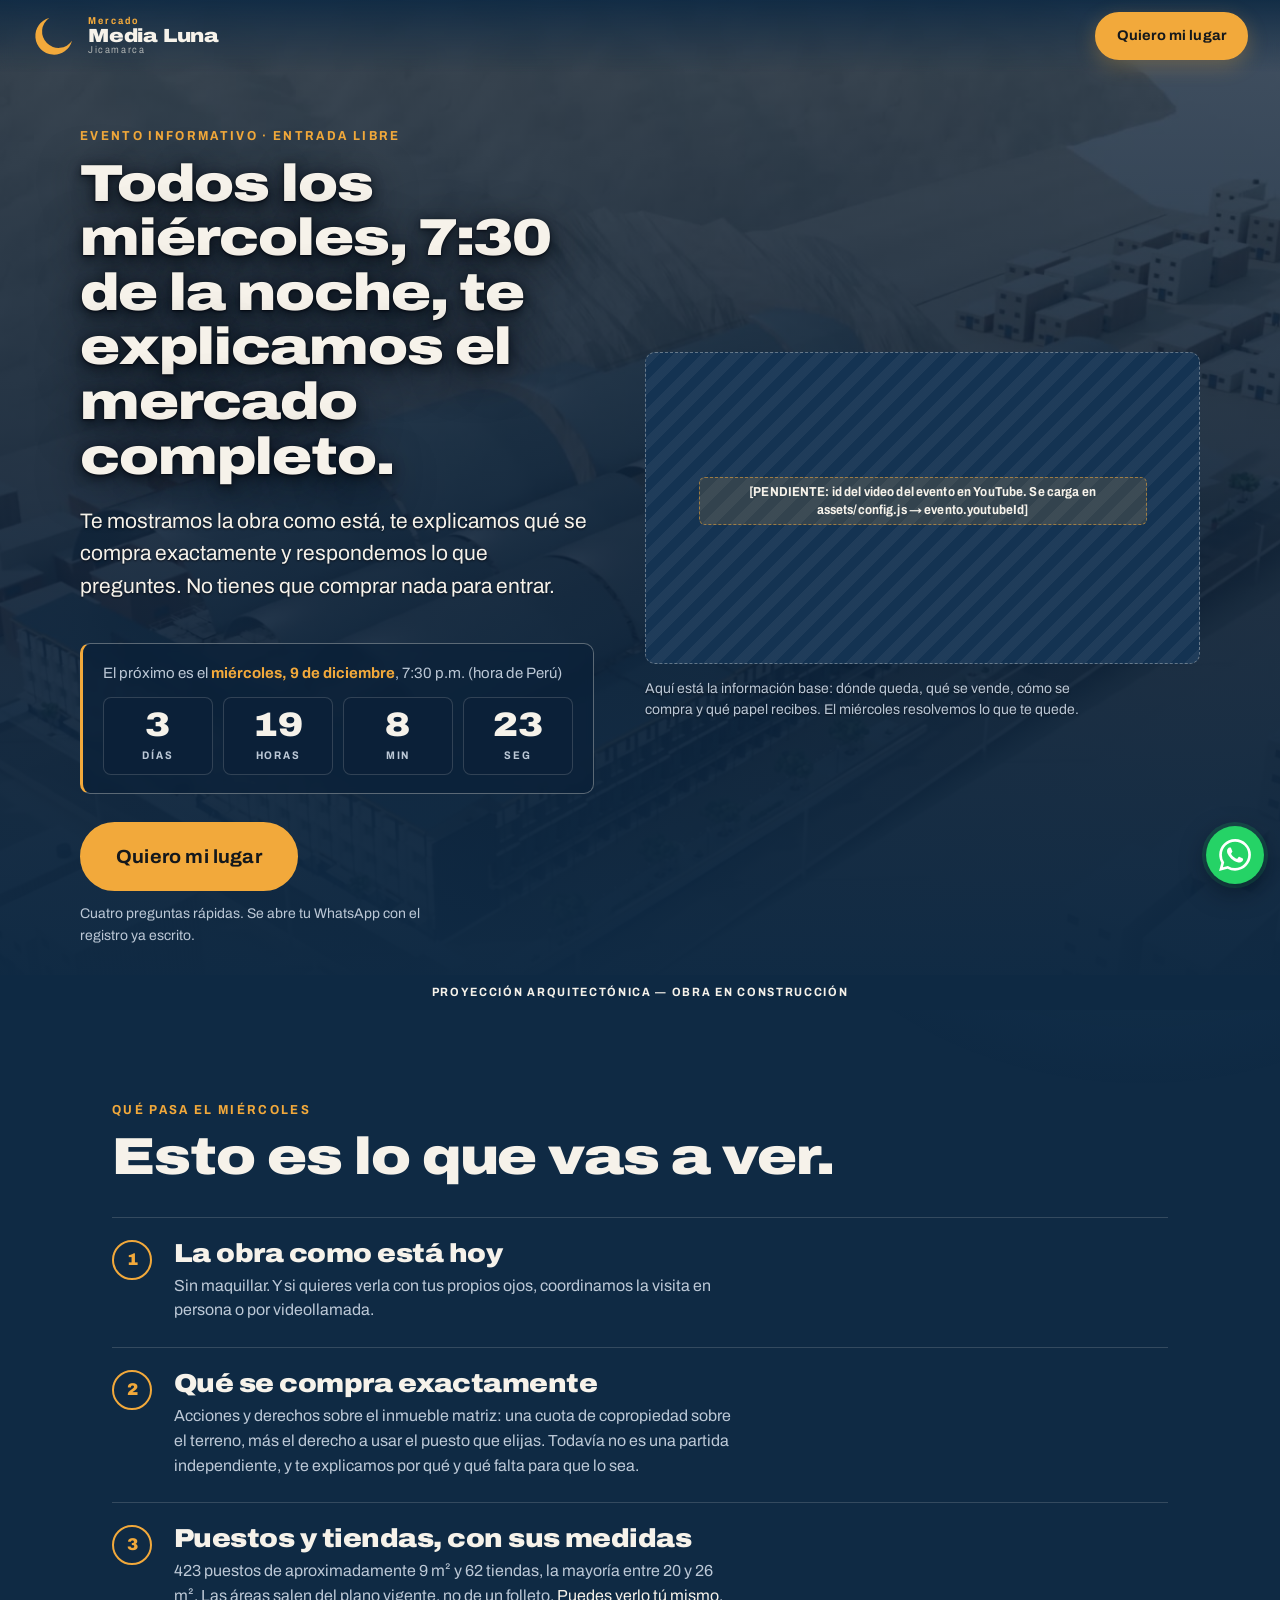
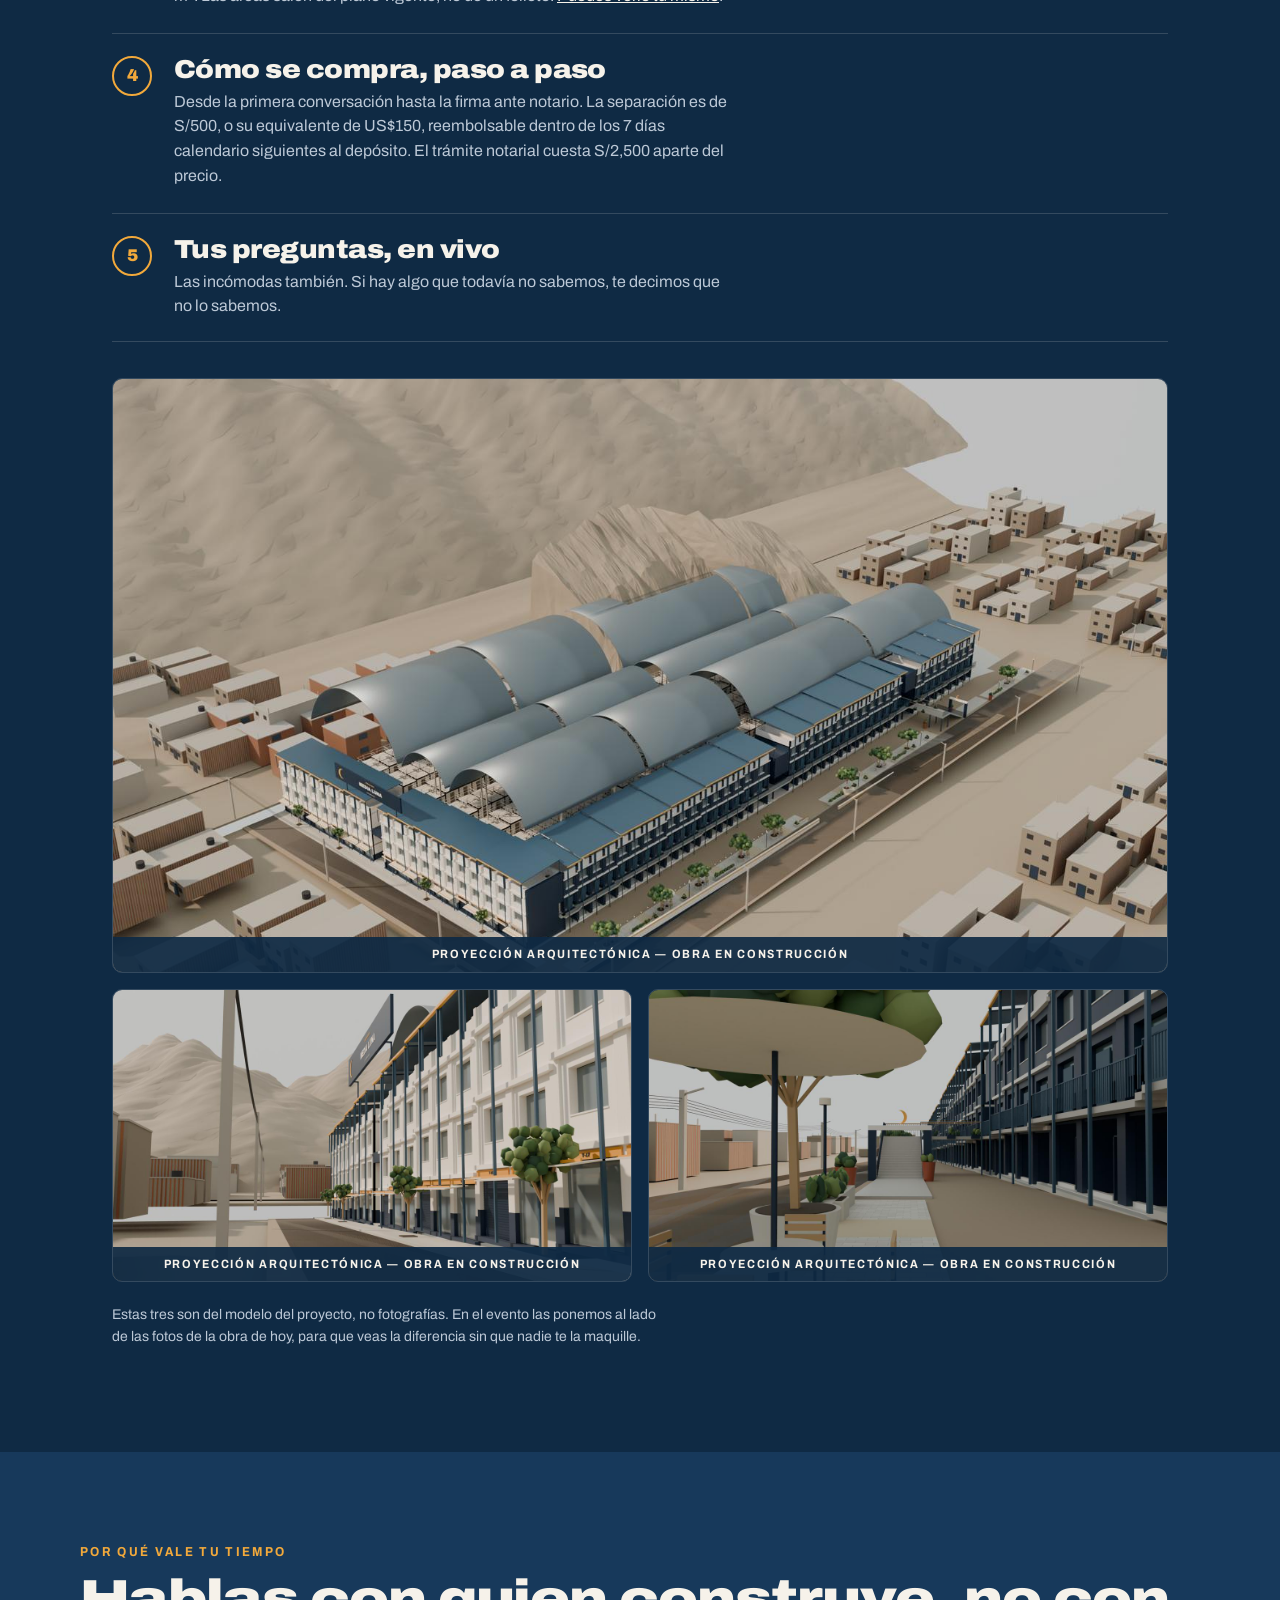
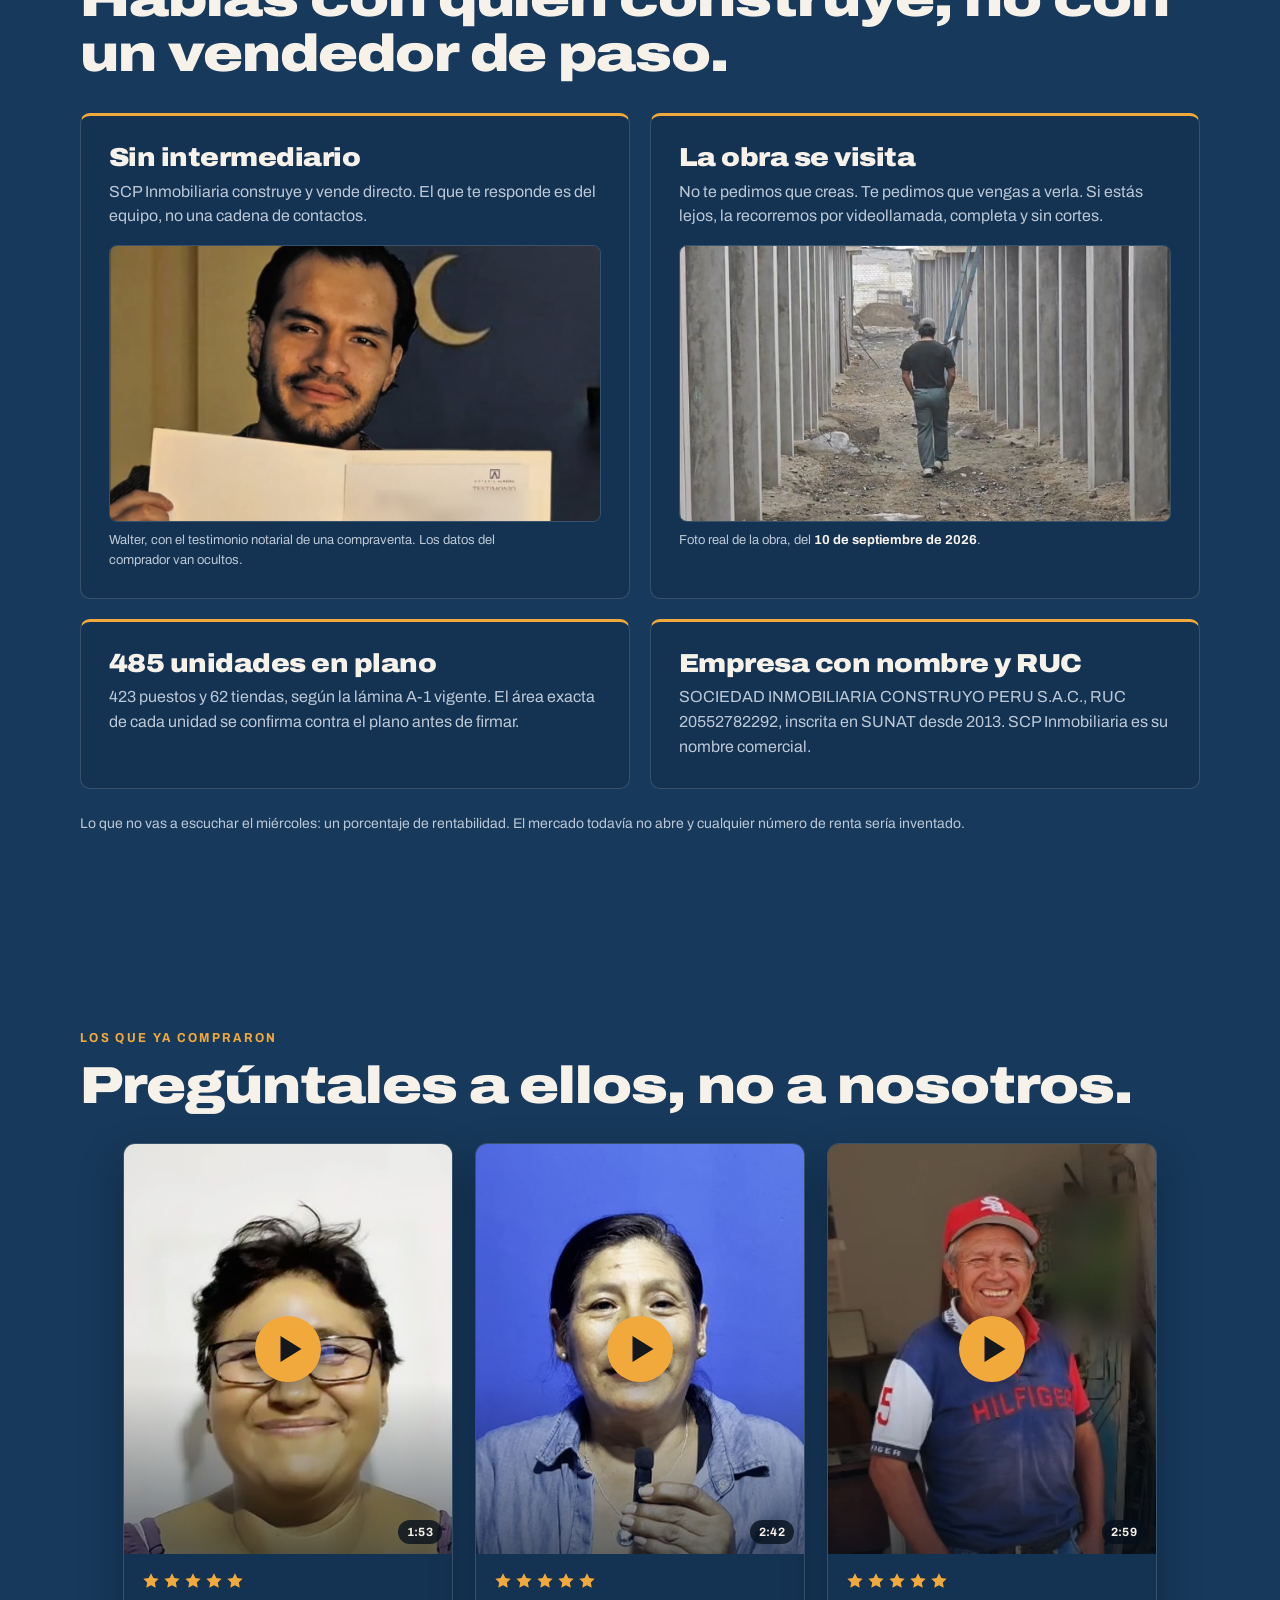
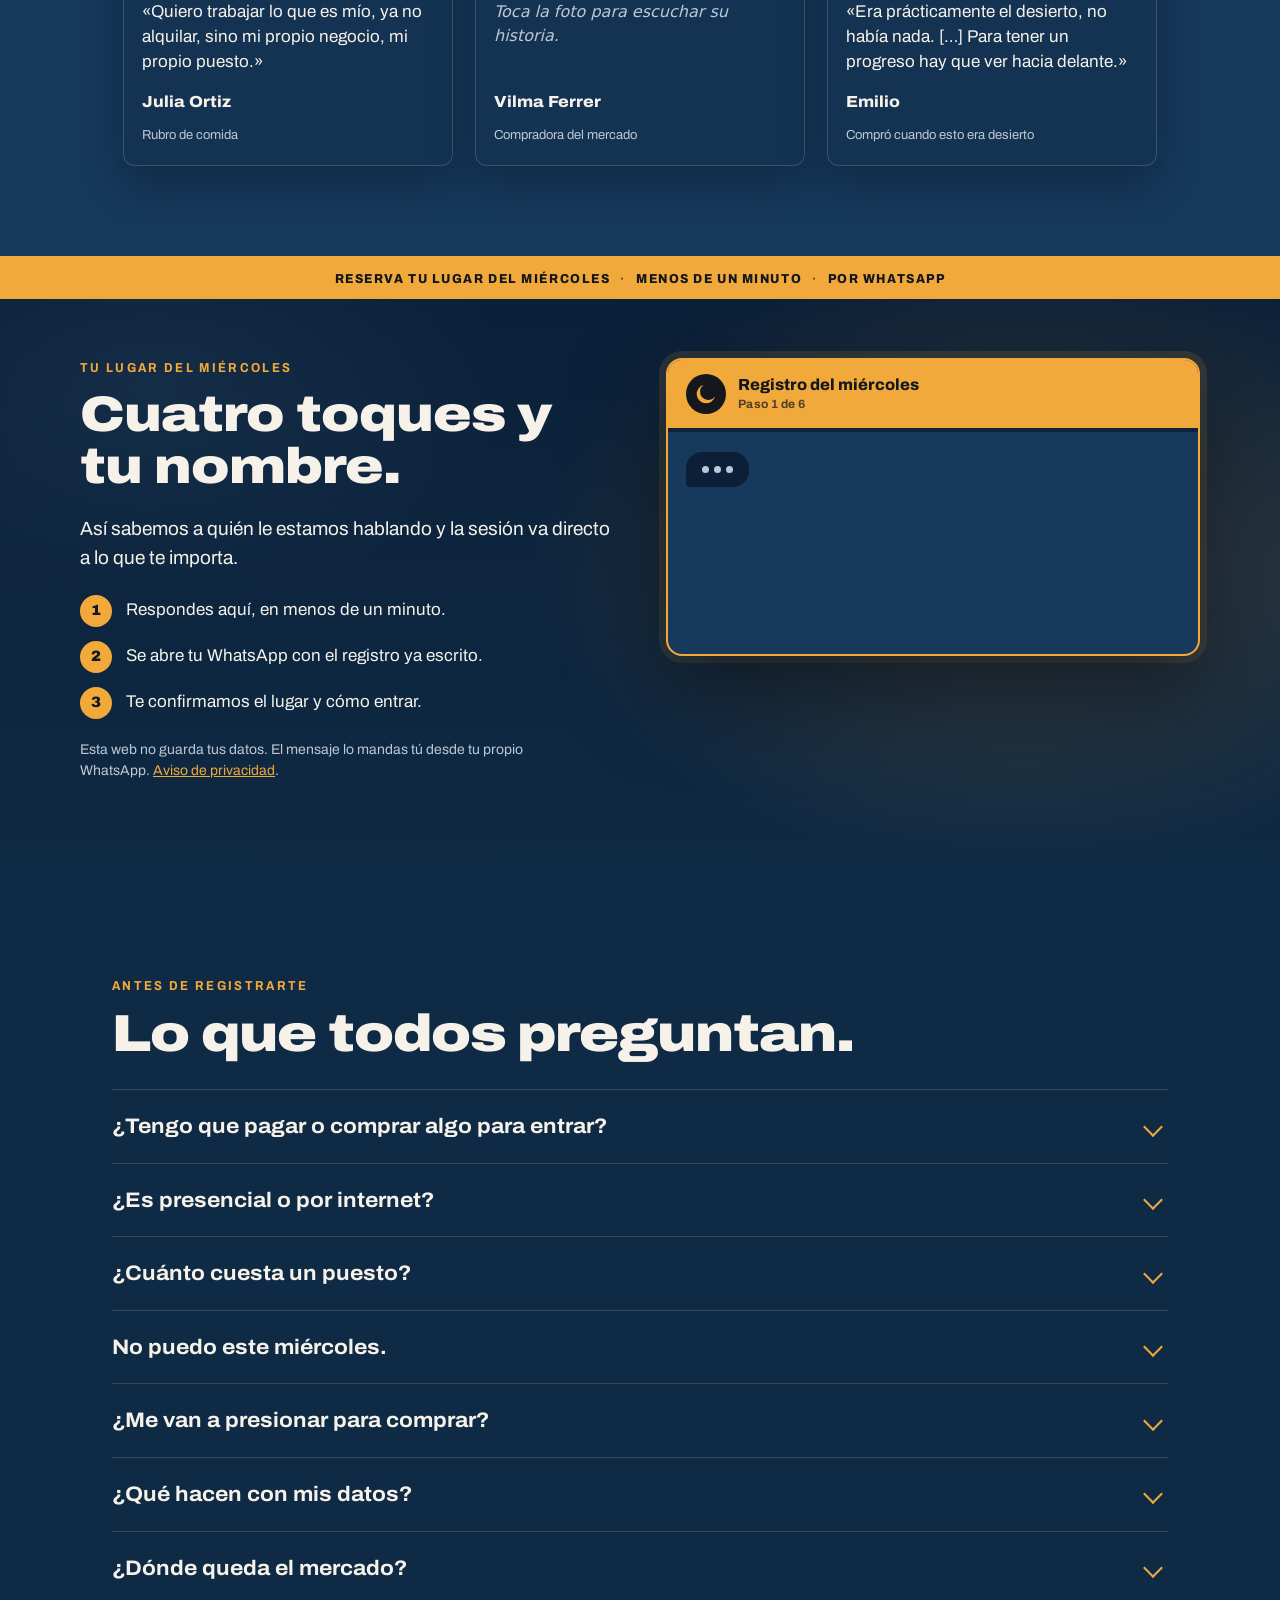
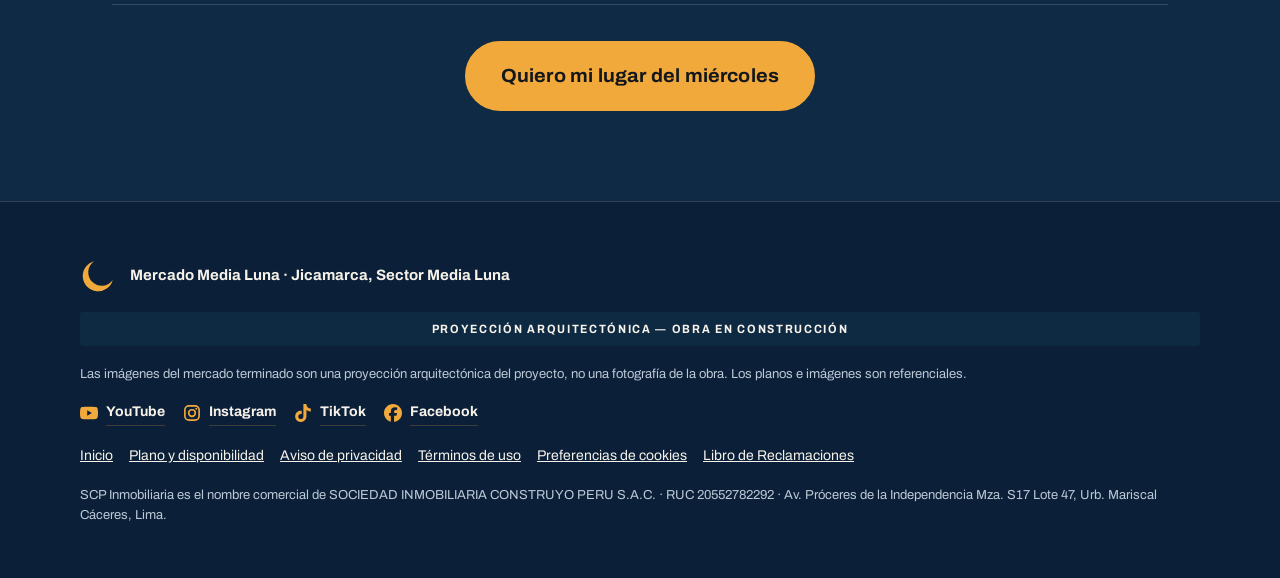
==== commit e50139f7: "Video del sábado: intenta arrancar con sonido El video de introducción ahora usa la API de YouTube y" ====
--- a/evento.html
+++ b/evento.html
@@ -24,7 +24,7 @@
 <link rel="preconnect" href="https://fonts.googleapis.com">
 <link rel="preconnect" href="https://fonts.gstatic.com" crossorigin>
 <link rel="stylesheet" href="https://fonts.googleapis.com/css2?family=Archivo:wdth,wght@75..125,400;75..125,500;75..125,700;75..125,900&display=swap">
-<link rel="stylesheet" href="assets/styles.css?v=c5812c25">
+<link rel="stylesheet" href="assets/styles.css?v=7212f274">
 <noscript><style>.reveal{opacity:1!important;transform:none!important}</style></noscript>
 </head>
 <body class="pagina-evento">
@@ -266,10 +266,10 @@
   <svg viewBox="0 0 24 24" aria-hidden="true" width="32" height="32"><path fill="currentColor" d="M17.472 14.382c-.297-.149-1.758-.867-2.03-.967-.273-.099-.471-.148-.67.15-.197.297-.767.966-.94 1.164-.173.199-.347.223-.644.075-.297-.15-1.255-.463-2.39-1.475-.883-.788-1.48-1.761-1.653-2.059-.173-.297-.018-.458.13-.606.134-.133.298-.347.446-.52.149-.174.198-.298.298-.497.099-.198.05-.371-.025-.52-.075-.149-.669-1.612-.916-2.207-.242-.579-.487-.5-.669-.51a12.8 12.8 0 0 0-.57-.01c-.198 0-.52.074-.792.372-.272.297-1.04 1.016-1.04 2.479 0 1.462 1.065 2.875 1.213 3.074.149.198 2.096 3.2 5.077 4.487.709.306 1.262.489 1.694.625.712.227 1.36.195 1.872.118.571-.085 1.758-.719 2.006-1.413.248-.694.248-1.289.173-1.413-.074-.124-.272-.198-.57-.347m-5.421 7.403h-.004a9.87 9.87 0 0 1-5.031-1.378l-.361-.214-3.741.982.998-3.648-.235-.374a9.86 9.86 0 0 1-1.51-5.26c.001-5.45 4.436-9.884 9.888-9.884 2.64 0 5.122 1.03 6.988 2.898a9.825 9.825 0 0 1 2.893 6.994c-.003 5.45-4.437 9.884-9.885 9.884m8.413-18.297A11.815 11.815 0 0 0 12.05 0C5.495 0 .16 5.335.157 11.892c0 2.096.547 4.142 1.588 5.945L.057 24l6.305-1.654a11.882 11.882 0 0 0 5.683 1.448h.005c6.554 0 11.89-5.335 11.893-11.893a11.821 11.821 0 0 0-3.48-8.413"/></svg>
 </a>
 
-<script src="assets/config.js?v=c5812c25"></script>
-<script src="assets/testimonios.js?v=c5812c25"></script>
-<script src="assets/medicion.js?v=c5812c25"></script>
-<script src="assets/evento.js?v=c5812c25"></script>
+<script src="assets/config.js?v=7212f274"></script>
+<script src="assets/testimonios.js?v=7212f274"></script>
+<script src="assets/medicion.js?v=7212f274"></script>
+<script src="assets/evento.js?v=7212f274"></script>
 
 <script type="application/ld+json">
 {
--- a/assets/styles.css
+++ b/assets/styles.css
@@ -1281,6 +1281,8 @@
 }
 .sab-video.sab-video-vertical{ max-width:340px }
 .sab-video.sab-video-vertical iframe{ aspect-ratio:9/16 }
+/* el reproductor de YouTube trae height="390": sin esto no respeta el 16:9 */
+.sab-video iframe{ height:auto }
 .sab-video p{ margin:8px 0 0; font-size:13px; color:var(--text-secondary); max-width:none }
 /* al saltar al registro desde un botón, la cinta queda debajo del menú fijo, no detrás */
 .hablemos{ scroll-margin-top:72px }
@@ -1317,3 +1319,21 @@
 }
 /* con el video arriba, el hero arranca más pegado al menú */
 .sab-hero{ padding-top:clamp(92px,12vh,128px) }
+
+/* el video del sábado intenta sonar; si el navegador no deja, este botón */
+.sab-video-marco{ position:relative }
+.sab-video-hueco{ width:100%; aspect-ratio:16/9; border-radius:12px; background:#000 }
+.sab-video-vertical .sab-video-hueco{ aspect-ratio:9/16 }
+.sab-sonido{
+  position:absolute; left:50%; bottom:18%; transform:translateX(-50%); z-index:3;
+  display:inline-flex; align-items:center; gap:10px; padding:13px 22px; border:0; border-radius:999px;
+  background:var(--accent); color:var(--ink); font:800 16px/1 var(--display); cursor:pointer;
+  box-shadow:0 12px 34px rgba(4,12,22,.55), 0 0 0 6px rgba(242,169,59,.25);
+  animation:sonido-llama 2s var(--ease) infinite;
+}
+.sab-sonido svg{ width:22px; height:22px }
+.sab-sonido:hover{ background:var(--accent-hover) }
+.sab-sonido:focus-visible{ outline:3px solid var(--text-primary); outline-offset:3px }
+@keyframes sonido-llama{ 0%,100%{ box-shadow:0 12px 34px rgba(4,12,22,.55), 0 0 0 6px rgba(242,169,59,.25) } 50%{ box-shadow:0 12px 34px rgba(4,12,22,.55), 0 0 0 12px rgba(242,169,59,.12) } }
+@media (prefers-reduced-motion:reduce){ .sab-sonido{ animation:none } }
+.sab-video .sab-video-nota{ margin:10px 0 0; text-align:center; font-weight:700; color:var(--accent) }
